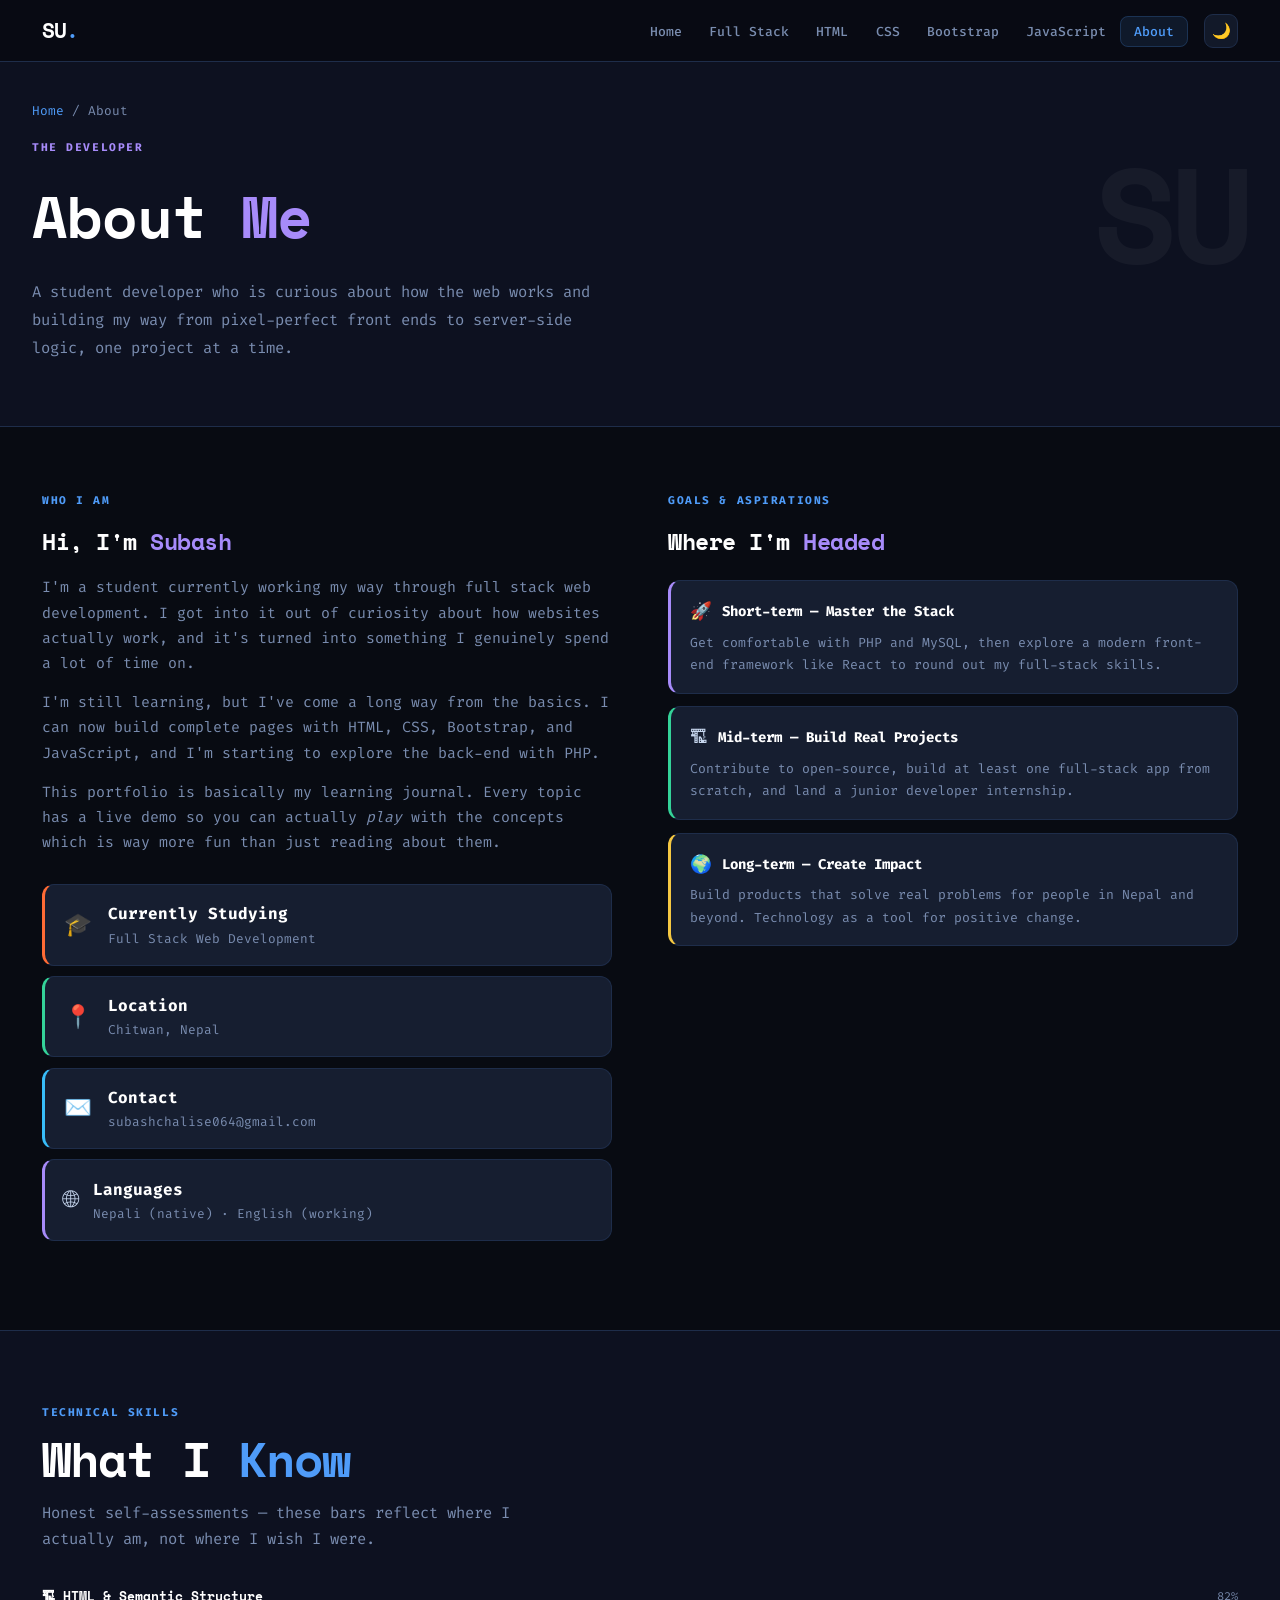
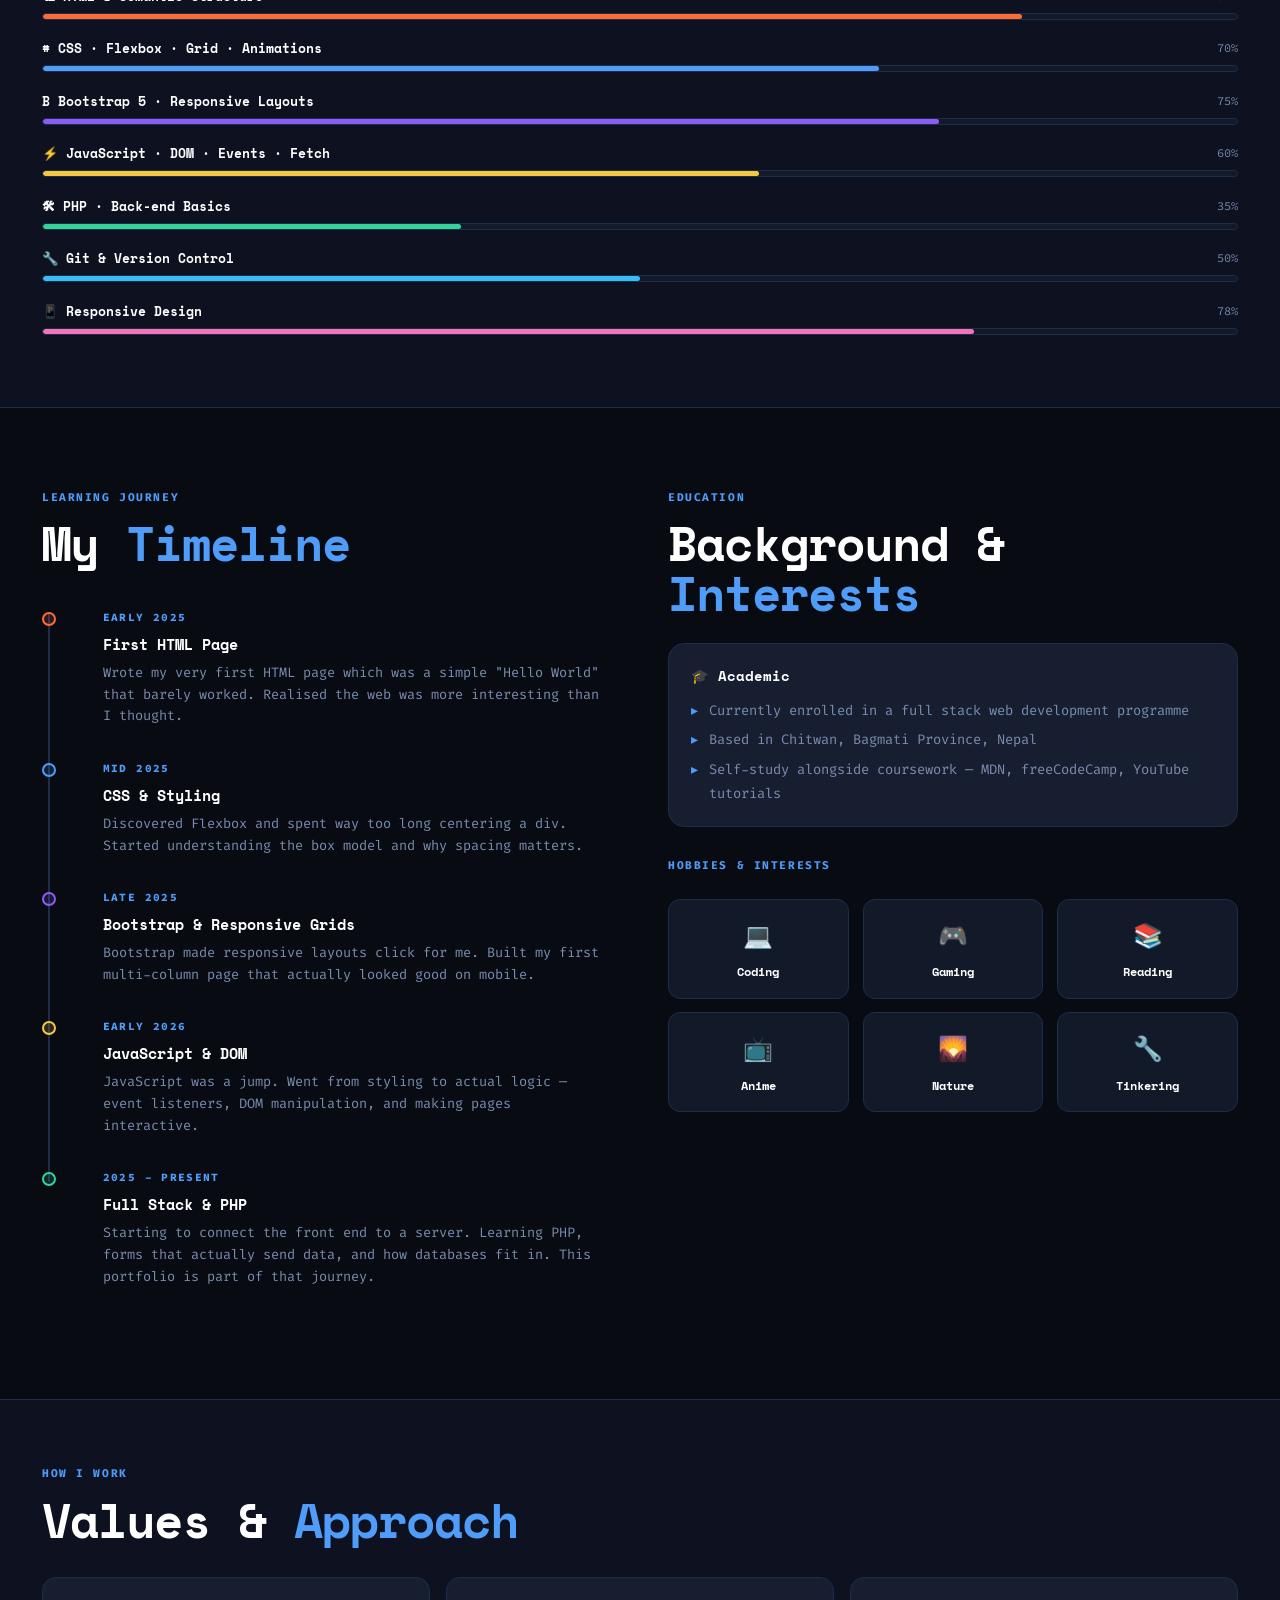
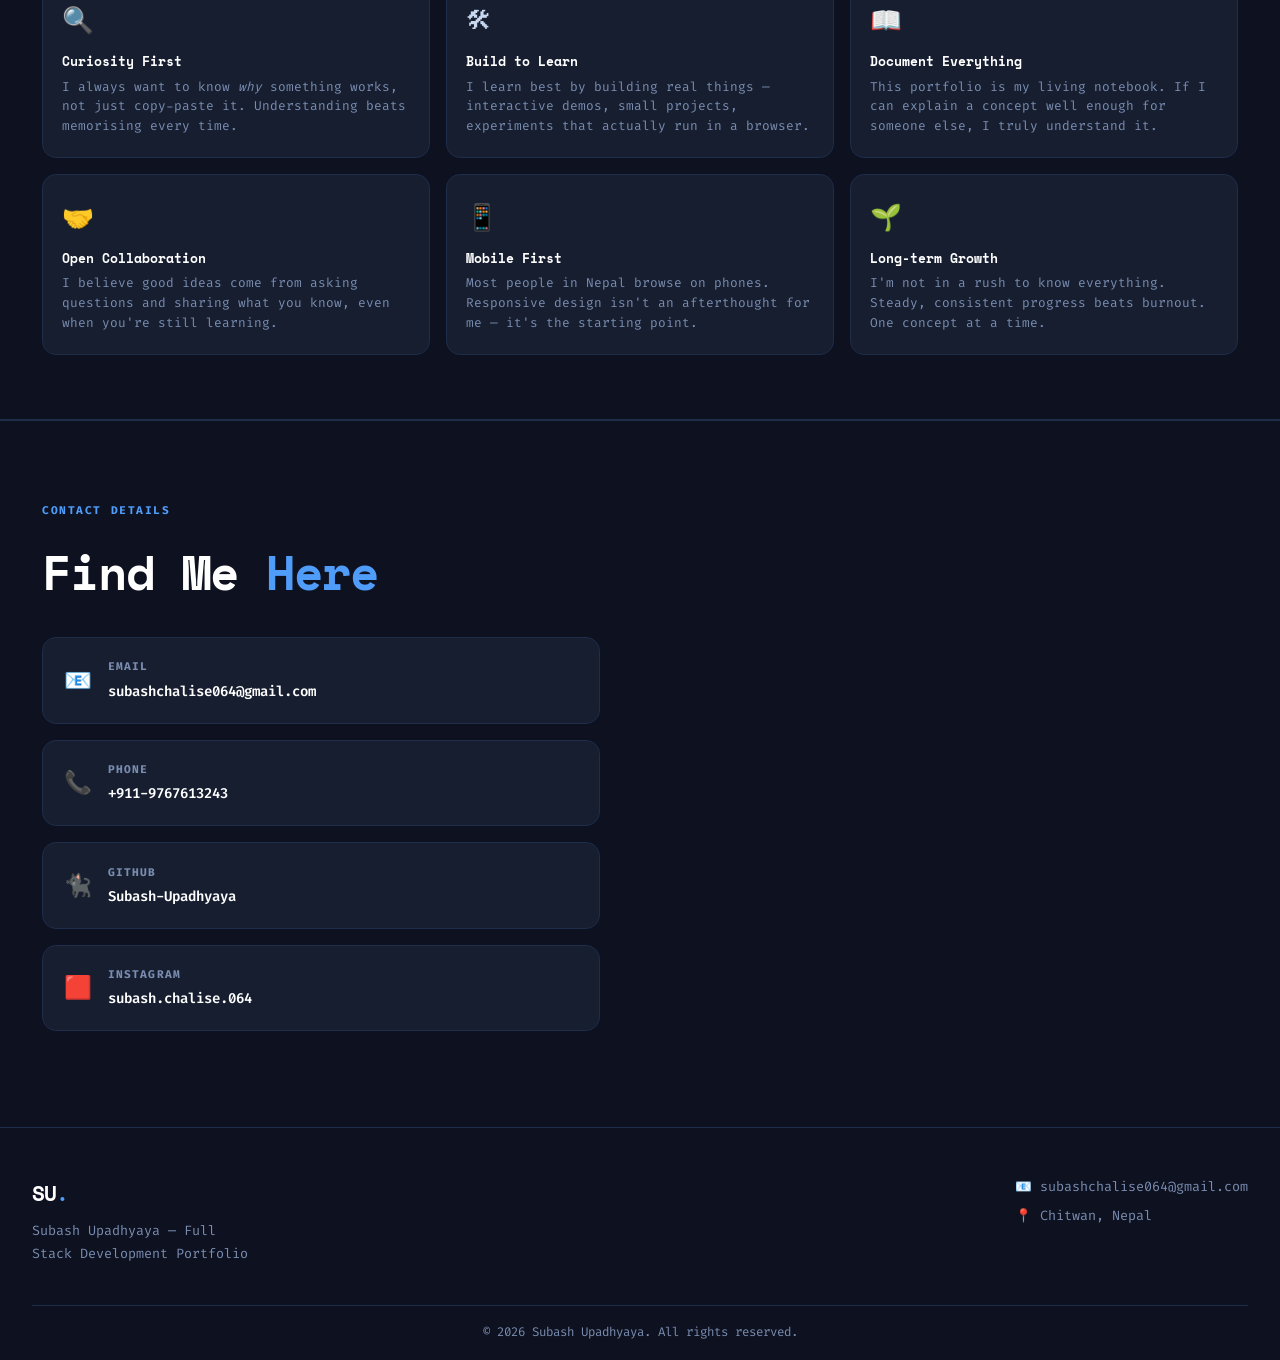
==== about.html @ bfdea20a "Update about.html" ====
<!DOCTYPE html>
<html lang="en">
<head>
  <meta charset="UTF-8"/>
  <meta name="viewport" content="width=device-width, initial-scale=1.0"/>
  <title>About | Subash Upadhyaya</title>
  <link href="https://fonts.googleapis.com/css2?family=Space+Mono:ital,wght@0,400;0,700;1,400;1,700&family=Fira+Code:wght@300;400;500;600&family=Source+Code+Pro:wght@400;500;600;700&display=swap" rel="stylesheet"/>
  <link rel="stylesheet" href="style.css"/>
  <style>
    /* Hero accent colour for About */
    .about-accent { color: #a78bfa; }

    /* ---- Skill bars ---- */
    .skills-section { padding: 4.5rem 0; background: var(--bg2); border-top: 1px solid var(--border); border-bottom: 1px solid var(--border); }
    .skills-inner   { max-width: 1260px; margin: 0 auto; padding: 0 2rem; }
    .skill-list     { display: flex; flex-direction: column; gap: 1.1rem; margin-top: 2rem; }
    .skill-row      { display: flex; flex-direction: column; gap: 0.35rem; }
    .skill-meta     { display: flex; justify-content: space-between; align-items: center; }
    .skill-name     { font-family: 'Space Mono', monospace; font-weight: 700; font-size: 0.82rem; color: var(--heading); }
    .skill-pct      { font-size: 0.75rem; color: var(--text2); font-family: 'Source Code Pro', monospace; }
    .skill-track    { height: 7px; background: var(--bg3); border-radius: 50px; overflow: hidden; border: 1px solid var(--border); }
    .skill-fill     { height: 100%; border-radius: 50px; transition: width 1.4s cubic-bezier(.22,1,.36,1); width: 0; }

    /* ---- Timeline ---- */
    .timeline-section { padding: 5rem 0; }
    .timeline-inner   { max-width: 1260px; margin: 0 auto; padding: 0 2rem; }
    .timeline         { position: relative; margin-top: 2.5rem; padding-left: 2rem; }
    .timeline::before { content:''; position: absolute; left: 6px; top: 4px; bottom: 105px; width: 2px; background: var(--border); border-radius: 2px; }
    .tl-item          { position: relative; margin-bottom: 2rem; padding-left: 1.8rem; }
    .tl-dot           { position: absolute; left: -2rem; top: 4px; width: 14px; height: 14px; border-radius: 50%; border: 2px solid var(--border); background: var(--bg); transition: border-color 0.3s; }
    .tl-item:hover .tl-dot { border-color: var(--accent); background: rgba(79,156,249,0.2); }
    .tl-date          { font-size: 0.7rem; font-weight: 800; text-transform: uppercase; letter-spacing: 0.12em; color: var(--accent); margin-bottom: 0.3rem; font-family: 'Source Code Pro', monospace; }
    .tl-title         { font-family: 'Space Mono', monospace; font-weight: 700; font-size: 0.95rem; color: var(--heading); margin-bottom: 0.25rem; }
    .tl-desc          { font-size: 0.85rem; color: var(--text2); line-height: 1.6; }

    /* ---- Values / fun facts strip ---- */
    .values-strip     { display: grid; grid-template-columns: repeat(3, 1fr); gap: 1rem; margin-top: 2rem; }
    .value-card       {
      background: var(--card); border: 1px solid var(--border); border-radius: 14px;
      padding: 1.3rem 1.2rem; transition: transform 0.2s, box-shadow 0.2s;
    }
    .value-card:hover { transform: translateY(-4px); box-shadow: var(--shadow); }
    .value-card .vc-icon { font-size: 1.6rem; margin-bottom: 0.5rem; }
    .value-card .vc-title { font-family: 'Space Mono', monospace; font-weight: 700; font-size: 0.82rem; color: var(--heading); margin-bottom: 0.25rem; }
    .value-card .vc-body  { font-size: 0.8rem; color: var(--text2); line-height: 1.55; }

    /* ---- Contact form ---- */
    .contact-section  { padding: 5rem 0 6rem; background: var(--bg2); border-top: 1px solid var(--border); }
    .contact-inner    { max-width: 1260px; margin: 0 auto; padding: 0 2rem; display: grid; grid-template-columns: 1fr 1fr; gap: 5rem; align-items: start; }
    .contact-form     { display: flex; flex-direction: column; gap: 1rem; }
    .form-group       { display: flex; flex-direction: column; gap: 0.4rem; }
    .form-label       { font-size: 0.78rem; font-weight: 700; color: var(--text2); font-family: 'Space Mono', monospace; }
    .form-input, .form-textarea {
      background: var(--card); border: 1px solid var(--border); color: var(--text);
      padding: 0.7rem 0.95rem; border-radius: 10px; font-size: 0.88rem;
      font-family: 'Fira Code', monospace; outline: none; transition: border-color 0.2s, box-shadow 0.2s;
      width: 100%;
    }
    .form-input:focus, .form-textarea:focus {
      border-color: var(--accent); box-shadow: 0 0 0 3px rgba(79,156,249,0.12);
    }
    .form-textarea    { min-height: 120px; resize: vertical; }
    .form-row         { display: grid; grid-template-columns: 1fr 1fr; gap: 0.8rem; }
    .btn-send {
      background: var(--accent); color: #fff; font-weight: 700;
      padding: 0.75rem 2rem; border-radius: 12px; font-size: 0.88rem;
      border: none; cursor: pointer; transition: all 0.25s;
      font-family: 'Space Mono', monospace; display: inline-flex; align-items: center; gap: 0.5rem;
      align-self: flex-start;
    }
    .btn-send:hover   { transform: translateY(-2px); box-shadow: 0 8px 28px rgba(79,156,249,0.38); }
    .btn-send:disabled { opacity: 0.55; cursor: not-allowed; transform: none; box-shadow: none; }
    .form-success     {
      display: none; background: rgba(52,211,153,0.1); border: 1px solid rgba(52,211,153,0.3);
      color: var(--fs-c); border-radius: 10px; padding: 0.85rem 1.1rem; font-size: 0.88rem;
    }
    .contact-info-col { display: flex; flex-direction: column; gap: 1rem; }
    .ci-card {
      background: var(--card); border: 1px solid var(--border); border-radius: 14px;
      padding: 1.2rem 1.3rem; display: flex; align-items: center; gap: 1rem;
      transition: transform 0.2s;
    }
    .ci-card:hover { transform: translateX(4px); }
    .ci-icon { font-size: 1.4rem; flex-shrink: 0; }
    .ci-label { font-size: 0.7rem; font-weight: 800; text-transform: uppercase; letter-spacing: 0.1em; color: var(--text2); margin-bottom: 0.2rem; }
    .ci-value { font-size: 0.88rem; color: var(--heading); font-weight: 600; }

    /* ---- About hero accent ---- */
    .about-hero-accent { color: #a78bfa; }

    /* ---- Hobbies ---- */
    .hobby-grid { display: grid; grid-template-columns: repeat(auto-fill, minmax(140px, 1fr)); gap: 0.85rem; margin-top: 1.5rem; }
    .hobby-card {
      background: var(--bg3); border: 1px solid var(--border); border-radius: 12px;
      padding: 1rem 0.7rem; text-align: center; transition: all 0.2s;
    }
    .hobby-card:hover { border-color: rgba(167,139,250,0.45); transform: translateY(-3px); }
    .hobby-card .hc-icon { font-size: 1.5rem; margin-bottom: 0.35rem; }
    .hobby-card .hc-name { font-family: 'Space Mono', monospace; font-weight: 700; font-size: 0.72rem; color: var(--heading); }

    @media(max-width:960px) {
      .contact-inner { grid-template-columns: 1fr; gap: 3rem; }
      .values-strip  { grid-template-columns: 1fr 1fr; }
    }
    @media(max-width:660px) {
      .values-strip  { grid-template-columns: 1fr; }
      .form-row      { grid-template-columns: 1fr; }
    }
  </style>
</head>
<body>

<!-- ===== NAVBAR ===== -->
<nav class="navbar">
  <div class="nav-inner">
    <a href="index.html" class="nav-logo">SU<span class="dot">.</span></a>
    <ul class="nav-links">
      <li><a href="index.html">Home</a></li>
      <li><a href="fullstack.html">Full Stack</a></li>
      <li><a href="html.html">HTML</a></li>
      <li><a href="css.html">CSS</a></li>
      <li><a href="bootstrap.html">Bootstrap</a></li>
      <li><a href="javascript.html">JavaScript</a></li>
      <li><a href="about.html" class="active">About</a></li>
    </ul>
    <button class="theme-toggle" id="themeToggle" title="Toggle light/dark mode">🌙</button>
  </div>
</nav>

<!-- ===== HERO ===== -->
<section class="topic-hero">
  <div class="topic-hero-bg">SU</div>
  <div class="topic-hero-inner">
    <div class="topic-breadcrumb"><a href="index.html">Home</a> / About</div>
    <div class="section-label" style="color:#a78bfa">The Developer</div>
    <h1>About <span style="color:#a78bfa">Me</span></h1>
    <p>A student developer who is curious about how the web works and building my way from pixel-perfect front ends to server-side logic, one project at a time.</p>
  </div>
</section>

<!-- ===== BIO + QUICK FACTS ===== -->
<main>
<section style="padding: 4rem 0;">
  <div class="container">
    <div class="two-col">
      <!-- LEFT: bio -->
      <div class="content-block">
        <div class="section-label">Who I Am</div>
        <h2>Hi, I'm <span style="color:#a78bfa">Subash</span></h2>
        <p>I'm a student currently working my way through full stack web development. I got into it out of curiosity about how websites actually work, and it's turned into something I genuinely spend a lot of time on.</p>
        <p>I'm still learning, but I've come a long way from the basics. I can now build complete pages with HTML, CSS, Bootstrap, and JavaScript, and I'm starting to explore the back-end with PHP.</p>
        <p>This portfolio is basically my learning journal. Every topic has a live demo so you can actually <em>play</em> with the concepts which is way more fun than just reading about them.</p>

        <div class="fs-layers" style="margin-top:1.8rem">
          <div class="layer layer-fe">
            <span class="layer-icon">🎓</span>
            <div><strong>Currently Studying</strong><small>Full Stack Web Development</small></div>
          </div>
          <div class="layer layer-be">
            <span class="layer-icon">📍</span>
            <div><strong>Location</strong><small>Chitwan, Nepal</small></div>
          </div>
          <div class="layer layer-db">
            <span class="layer-icon">✉️</span>
            <div><strong>Contact</strong><small>subashchalise064@gmail.com</small></div>
          </div>
          <div class="layer" style="border-left:3px solid #a78bfa">
            <span class="layer-icon">🌐</span>
            <div><strong>Languages</strong><small>Nepali (native) · English (working)</small></div>
          </div>
        </div>
      </div>

      <!-- RIGHT: goals + currently learning -->
      <div>
        <div class="section-label">Goals &amp; Aspirations</div>
        <h2 style="font-family:'Space Mono',monospace;font-weight:800;font-size:1.45rem;color:var(--heading);margin-bottom:1.2rem;letter-spacing:-0.5px;">Where I'm <span style="color:#a78bfa">Headed</span></h2>
        <div style="display:flex;flex-direction:column;gap:0.8rem">

          <div style="background:var(--card);border:1px solid var(--border);border-left:3px solid #a78bfa;border-radius:12px;padding:1rem 1.2rem">
            <div style="display:flex;align-items:center;gap:0.6rem;margin-bottom:0.3rem">
              <span style="font-size:1.1rem">🚀</span>
              <strong style="font-size:0.88rem;color:var(--heading)">Short-term — Master the Stack</strong>
            </div>
            <p style="font-size:0.82rem;color:var(--text2);margin:0">Get comfortable with PHP and MySQL, then explore a modern front-end framework like React to round out my full-stack skills.</p>
          </div>

          <div style="background:var(--card);border:1px solid var(--border);border-left:3px solid var(--fs-c);border-radius:12px;padding:1rem 1.2rem">
            <div style="display:flex;align-items:center;gap:0.6rem;margin-bottom:0.3rem">
              <span style="font-size:1.1rem">🏗</span>
              <strong style="font-size:0.88rem;color:var(--heading)">Mid-term — Build Real Projects</strong>
            </div>
            <p style="font-size:0.82rem;color:var(--text2);margin:0">Contribute to open-source, build at least one full-stack app from scratch, and land a junior developer internship.</p>
          </div>

          <div style="background:var(--card);border:1px solid var(--border);border-left:3px solid var(--js-c);border-radius:12px;padding:1rem 1.2rem">
            <div style="display:flex;align-items:center;gap:0.6rem;margin-bottom:0.3rem">
              <span style="font-size:1.1rem">🌍</span>
              <strong style="font-size:0.88rem;color:var(--heading)">Long-term — Create Impact</strong>
            </div>
            <p style="font-size:0.82rem;color:var(--text2);margin:0">Build products that solve real problems for people in Nepal and beyond. Technology as a tool for positive change.</p>
          </div>

        </div>
      </div>
    </div>
  </div>
</section>

<!-- ===== SKILLS ===== -->
<section class="skills-section">
  <div class="skills-inner">
    <div class="section-label">Technical Skills</div>
    <h2 class="section-title">What I <span class="accent">Know</span></h2>
    <p class="section-sub" style="margin-bottom:0">Honest self-assessments — these bars reflect where I actually am, not where I wish I were.</p>
    <div class="skill-list" id="skillList">

      <div class="skill-row" data-pct="82" data-color="var(--html-c)">
        <div class="skill-meta">
          <span class="skill-name">🏗 HTML &amp; Semantic Structure</span>
          <span class="skill-pct">82%</span>
        </div>
        <div class="skill-track"><div class="skill-fill" style="background:var(--html-c)"></div></div>
      </div>

      <div class="skill-row" data-pct="70" data-color="var(--css-c)">
        <div class="skill-meta">
          <span class="skill-name"># CSS · Flexbox · Grid · Animations</span>
          <span class="skill-pct">70%</span>
        </div>
        <div class="skill-track"><div class="skill-fill" style="background:var(--css-c)"></div></div>
      </div>

      <div class="skill-row" data-pct="75" data-color="var(--bs-c)">
        <div class="skill-meta">
          <span class="skill-name">B Bootstrap 5 · Responsive Layouts</span>
          <span class="skill-pct">75%</span>
        </div>
        <div class="skill-track"><div class="skill-fill" style="background:var(--bs-c)"></div></div>
      </div>

      <div class="skill-row" data-pct="60" data-color="var(--js-c)">
        <div class="skill-meta">
          <span class="skill-name">⚡ JavaScript · DOM · Events · Fetch</span>
          <span class="skill-pct">60%</span>
        </div>
        <div class="skill-track"><div class="skill-fill" style="background:var(--js-c)"></div></div>
      </div>

      <div class="skill-row" data-pct="35" data-color="var(--fs-c)">
        <div class="skill-meta">
          <span class="skill-name">🛠 PHP · Back-end Basics</span>
          <span class="skill-pct">35%</span>
        </div>
        <div class="skill-track"><div class="skill-fill" style="background:var(--fs-c)"></div></div>
      </div>

      <div class="skill-row" data-pct="50" data-color="#38bdf8">
        <div class="skill-meta">
          <span class="skill-name">🔧 Git &amp; Version Control</span>
          <span class="skill-pct">50%</span>
        </div>
        <div class="skill-track"><div class="skill-fill" style="background:#38bdf8"></div></div>
      </div>

      <div class="skill-row" data-pct="78" data-color="#f472b6">
        <div class="skill-meta">
          <span class="skill-name">📱 Responsive Design</span>
          <span class="skill-pct">78%</span>
        </div>
        <div class="skill-track"><div class="skill-fill" style="background:#f472b6"></div></div>
      </div>

    </div>
  </div>
</section>

<!-- ===== LEARNING TIMELINE ===== -->
<section class="timeline-section">
  <div class="timeline-inner">
    <div class="two-col">
      <!-- Timeline -->
      <div>
        <div class="section-label">Learning Journey</div>
        <h2 class="section-title">My <span class="accent">Timeline</span></h2>
        <div class="timeline">
          <div class="tl-item">
            <div class="tl-dot" style="border-color:var(--html-c);background:rgba(255,107,53,0.15)"></div>
            <div class="tl-date">Early 2025</div>
            <div class="tl-title">First HTML Page</div>
            <div class="tl-desc">Wrote my very first HTML page which was a simple "Hello World" that barely worked. Realised the web was more interesting than I thought.</div>
          </div>
          <div class="tl-item">
            <div class="tl-dot" style="border-color:var(--css-c);background:rgba(79,156,249,0.15)"></div>
            <div class="tl-date">Mid 2025</div>
            <div class="tl-title">CSS &amp; Styling</div>
            <div class="tl-desc">Discovered Flexbox and spent way too long centering a div. Started understanding the box model and why spacing matters.</div>
          </div>
          <div class="tl-item">
            <div class="tl-dot" style="border-color:var(--bs-c);background:rgba(139,92,246,0.15)"></div>
            <div class="tl-date">Late 2025</div>
            <div class="tl-title">Bootstrap &amp; Responsive Grids</div>
            <div class="tl-desc">Bootstrap made responsive layouts click for me. Built my first multi-column page that actually looked good on mobile.</div>
          </div>
          <div class="tl-item">
            <div class="tl-dot" style="border-color:var(--js-c);background:rgba(245,200,66,0.15)"></div>
            <div class="tl-date">Early 2026</div>
            <div class="tl-title">JavaScript &amp; DOM</div>
            <div class="tl-desc">JavaScript was a jump. Went from styling to actual logic — event listeners, DOM manipulation, and making pages interactive.</div>
          </div>
          <div class="tl-item">
            <div class="tl-dot" style="border-color:var(--fs-c);background:rgba(52,211,153,0.15)"></div>
            <div class="tl-date">2025 – Present</div>
            <div class="tl-title">Full Stack &amp; PHP</div>
            <div class="tl-desc">Starting to connect the front end to a server. Learning PHP, forms that actually send data, and how databases fit in. This portfolio is part of that journey.</div>
          </div>
        </div>
      </div>

      <!-- Education + Fun Facts -->
      <div>
        <div class="section-label">Education</div>
        <h2 class="section-title" style="margin-bottom:1.5rem">Background &amp; <span class="accent">Interests</span></h2>

        <div class="info-box" style="margin-bottom:1.4rem">
          <h4>🎓 Academic</h4>
          <ul>
            <li>Currently enrolled in a full stack web development programme</li>
            <li>Based in Chitwan, Bagmati Province, Nepal</li>
            <li>Self-study alongside coursework — MDN, freeCodeCamp, YouTube tutorials</li>
          </ul>
        </div>

        <div class="section-label" style="margin-top:1.8rem">Hobbies &amp; Interests</div>
        <div class="hobby-grid">
          <div class="hobby-card"><div class="hc-icon">💻</div><div class="hc-name">Coding</div></div>
          <div class="hobby-card"><div class="hc-icon">🎮</div><div class="hc-name">Gaming</div></div>
          <div class="hobby-card"><div class="hc-icon">📚</div><div class="hc-name">Reading</div></div>
          <div class="hobby-card"><div class="hc-icon">📺</div><div class="hc-name">Anime</div></div>
          <div class="hobby-card"><div class="hc-icon">🌄</div><div class="hc-name">Nature</div></div>
          <div class="hobby-card"><div class="hc-icon">🔧</div><div class="hc-name">Tinkering</div></div>
        </div>
      </div>
    </div>
  </div>
</section>

<!-- ===== VALUES / FUN FACTS ===== -->
<section style="padding: 4rem 0; background: var(--bg2); border-top: 1px solid var(--border); border-bottom: 1px solid var(--border);">
  <div class="container">
    <div class="section-label">How I Work</div>
    <h2 class="section-title">Values &amp; <span class="accent">Approach</span></h2>
    <div class="values-strip">

      <div class="value-card">
        <div class="vc-icon">🔍</div>
        <div class="vc-title">Curiosity First</div>
        <div class="vc-body">I always want to know <em>why</em> something works, not just copy-paste it. Understanding beats memorising every time.</div>
      </div>

      <div class="value-card">
        <div class="vc-icon">🛠</div>
        <div class="vc-title">Build to Learn</div>
        <div class="vc-body">I learn best by building real things — interactive demos, small projects, experiments that actually run in a browser.</div>
      </div>

      <div class="value-card">
        <div class="vc-icon">📖</div>
        <div class="vc-title">Document Everything</div>
        <div class="vc-body">This portfolio is my living notebook. If I can explain a concept well enough for someone else, I truly understand it.</div>
      </div>

      <div class="value-card">
        <div class="vc-icon">🤝</div>
        <div class="vc-title">Open Collaboration</div>
        <div class="vc-body">I believe good ideas come from asking questions and sharing what you know, even when you're still learning.</div>
      </div>

      <div class="value-card">
        <div class="vc-icon">📱</div>
        <div class="vc-title">Mobile First</div>
        <div class="vc-body">Most people in Nepal browse on phones. Responsive design isn't an afterthought for me — it's the starting point.</div>
      </div>

      <div class="value-card">
        <div class="vc-icon">🌱</div>
        <div class="vc-title">Long-term Growth</div>
        <div class="vc-body">I'm not in a rush to know everything. Steady, consistent progress beats burnout. One concept at a time.</div>
      </div>

    </div>
  </div>
</section>

<!-- ===== CONTACT FORM ===== -->
<section class="contact-section" id="contact">
  <div class="contact-inner">

    <!-- RIGHT: contact info -->
    <div class="contact-info-col">
      <div class="section-label">Contact Details</div>
      <h2 class="section-title" style="margin-bottom:1.5rem">Find Me <span class="accent">Here</span></h2>

      <div class="ci-card">
        <span class="ci-icon">📧</span>
        <div>
          <div class="ci-label">Email</div>
          <div class="ci-value">subashchalise064@gmail.com</div>
        </div>
      </div>

      <div class="ci-card">
        <span class="ci-icon">📞</span>
        <div>
          <div class="ci-label">Phone</div>
          <div class="ci-value">+911-9767613243</div>
        </div>
      </div>

      <div class="ci-card">
        <span class="ci-icon">🐈‍⬛</span>
        <div>
          <div class="ci-label">GitHub</div>
          <div class="ci-value">Subash-Upadhyaya</div>
        </div>
      </div>

      <div class="ci-card">
        <span class="ci-icon">🟥</span>
        <div>
          <div class="ci-label">Instagram</div>
          <div class="ci-value">subash.chalise.064</div>
        </div>
      </div>
    </div>
  </div>
</section>
</main>

<!-- ===== FOOTER ===== -->
<footer class="footer">
  <div class="footer-inner">
    <div class="footer-left">
      <div class="nav-logo">SU<span class="dot">.</span></div>
      <p>Subash Upadhyaya — Full Stack Development Portfolio</p>
    </div>
    <div class="footer-right">
      <p>📧 subashchalise064@gmail.com</p>
      <p>📍 Chitwan, Nepal</p>
    </div>
  </div>
  <div class="footer-bottom"><p>© 2026 Subash Upadhyaya. All rights reserved.</p></div>
</footer>

<script src="main.js"></script>
<script>
// ===== SKILL BAR ANIMATION =====
const skillObserver = new IntersectionObserver((entries) => {
  entries.forEach(entry => {
    if (entry.isIntersecting) {
      const row = entry.target;
      const pct = row.dataset.pct;
      const fill = row.querySelector('.skill-fill');
      if (fill) fill.style.width = pct + '%';
      skillObserver.unobserve(row);
    }
  });
}, { threshold: 0.3 });

document.querySelectorAll('.skill-row').forEach(row => skillObserver.observe(row));

// ===== CONTACT FORM =====
function handleSubmit(e) {
  e.preventDefault();
  const btn  = document.getElementById('submitBtn');
  const text = document.getElementById('btnText');
  const suc  = document.getElementById('formSuccess');

  btn.disabled = true;
  text.textContent = 'Sending...';

  // Simulate a small network delay then show success
  setTimeout(() => {
    suc.style.display = 'block';
    text.textContent  = '✅ Sent!';
    btn.style.background = 'var(--fs-c)';
    document.getElementById('contactForm').reset();
    setTimeout(() => {
      btn.disabled = false;
      text.textContent = 'Send Message →';
      btn.style.background = '';
    }, 4000);
  }, 900);
}
</script>
</body>
</html>
---- style.css ----
/* ===== RESET ===== */
*, *::before, *::after { box-sizing: border-box; margin: 0; padding: 0; }

/* ===== THEME VARIABLES ===== */
:root {
  --bg:      #080b12;
  --bg2:     #0d1120;
  --bg3:     #121929;
  --card:    #161e30;
  --border:  #1e2d4a;
  --text:    #c8d8f0;
  --text2:   #7a8db0;
  --heading: #ffffff;
  --shadow:  0 12px 48px rgba(0,0,0,0.55);
  --accent:  #4f9cf9;
  --accent2: #7c5af5;
  --gold:    #f5c842;
  --html-c:  #ff6b35;
  --css-c:   #4f9cf9;
  --bs-c:    #8b5cf6;
  --js-c:    #f5c842;
  --fs-c:    #34d399;
  --radius:  16px;
  --nav-bg:  rgba(8,11,18,0.9);
}
[data-theme="light"] {
  --bg:      #f0f5ff;
  --bg2:     #e6edf9;
  --bg3:     #dae5f6;
  --card:    #ffffff;
  --border:  #beccdf;
  --text:    #2a3a5e;
  --text2:   #5a6e94;
  --heading: #0d1a36;
  --shadow:  0 8px 32px rgba(15,30,80,0.1);
  --nav-bg:  rgba(240,245,255,0.92);
}

html { scroll-behavior: smooth; }
body {
  font-family: 'Fira Code', monospace;
  background: var(--bg); color: var(--text);
  line-height: 1.7; font-size: 16px; overflow-x: hidden;
  transition: background 0.3s, color 0.3s;
}
a { text-decoration: none; color: inherit; }
strong { font-weight: 700; color: var(--heading); }
::-webkit-scrollbar { width: 5px; }
::-webkit-scrollbar-track { background: var(--bg); }
::-webkit-scrollbar-thumb { background: var(--border); border-radius: 3px; }

/* ===== NAVBAR ===== */
.navbar {
  position: fixed; top: 0; left: 0; right: 0; z-index: 200;
  background: var(--nav-bg); backdrop-filter: blur(20px);
  border-bottom: 1px solid var(--border); height: 62px;
  transition: background 0.3s, border-color 0.3s;
}
.nav-inner {
  max-width: 1260px; margin: 0 auto; padding: 0 2rem;
  display: flex; align-items: center; gap: 1rem; height: 100%;
}
.nav-logo {
  font-family: 'Space Mono', monospace; font-weight: 900; font-size: 1.3rem;
  color: var(--heading); letter-spacing: -1px; flex-shrink: 0;
}
.nav-logo .dot { color: var(--accent); }
.nav-links { display: flex; gap: 0.1rem; list-style: none; margin-left: auto; }
.nav-links a {
  padding: 0.35rem 0.8rem; border-radius: 8px; font-size: 0.82rem;
  color: var(--text2); transition: all 0.2s; font-weight: 500;
}
.nav-links a:hover { color: var(--heading); background: var(--bg3); }
.nav-links a.active {
  color: var(--accent); background: rgba(79,156,249,0.1);
  border: 1px solid rgba(79,156,249,0.2);
}
.theme-toggle {
  width: 34px; height: 34px; border-radius: 9px;
  background: var(--bg3); border: 1px solid var(--border);
  cursor: pointer; display: flex; align-items: center; justify-content: center;
  font-size: 0.95rem; transition: all 0.2s; flex-shrink: 0; color: var(--text2);
}
.theme-toggle:hover { background: var(--border); color: var(--heading); }

/* ===== HERO ===== */
.hero {
  min-height: 100vh; display: flex; align-items: center;
  padding: 80px 2rem 4rem; position: relative; overflow: hidden;
  max-width: 1260px; margin: 0 auto; gap: 4rem;
}
.hero-bg-grid {
  position: fixed; inset: 0; z-index: -1; pointer-events: none;
  background-image: radial-gradient(circle, var(--border) 1px, transparent 1px);
  background-size: 32px 32px; opacity: 0.55;
  transition: opacity 0.3s;
}
[data-theme="light"] .hero-bg-grid { opacity: 0.3; }
.hero::before {
  content: '';
  position: absolute; top: 5%; left: -15%; width: 700px; height: 700px;
  background: radial-gradient(circle, rgba(79,156,249,0.09) 0%, transparent 70%);
  pointer-events: none; z-index: -1;
}
.hero-content { flex: 1; max-width: 580px; min-width: 0; }
.hero-eyebrow {
  display: inline-flex; align-items: center; gap: 0.45rem;
  background: rgba(79,156,249,0.1); border: 1px solid rgba(79,156,249,0.25);
  color: var(--accent); padding: 0.28rem 0.85rem;
  border-radius: 50px; font-size: 0.72rem; font-weight: 800;
  letter-spacing: 0.1em; text-transform: uppercase; margin-bottom: 1.6rem;
  animation: fadeUp 0.5s ease both;
}
.eyebrow-dot { width: 6px; height: 6px; border-radius: 50%; background: var(--accent); animation: pulse-dot 1.5s infinite; }
@keyframes pulse-dot { 0%,100%{opacity:1;transform:scale(1)} 50%{opacity:0.4;transform:scale(0.6)} }
.hero-name {
  font-family: 'Space Mono', monospace; font-weight: 900;
  font-size: clamp(2.4rem, 4.5vw, 3.8rem); line-height: 1.02;
  color: var(--heading); letter-spacing: -2px; margin-bottom: 1.2rem;
  animation: fadeUp 0.5s 0.1s ease both;
}
.hero-name .line2 {
  display: block; color: transparent;
  -webkit-text-stroke: 1.5px var(--accent);
}
.hero-tagline {
  font-size: 1rem; color: var(--text2); margin-bottom: 2rem; line-height: 1.8;
  animation: fadeUp 0.5s 0.2s ease both;
}
.hero-chips { display: flex; flex-wrap: wrap; gap: 0.45rem; margin-bottom: 2rem; animation: fadeUp 0.5s 0.3s ease both; }
.chip {
  background: var(--bg3); border: 1px solid var(--border);
  padding: 0.26rem 0.7rem; border-radius: 50px; font-size: 0.75rem;
  color: var(--text2); font-weight: 500; transition: all 0.2s;
}
.chip:hover { border-color: var(--accent); color: var(--accent); }
.hero-actions { display: flex; gap: 0.9rem; flex-wrap: wrap; animation: fadeUp 0.5s 0.4s ease both; }
.btn-primary {
  background: var(--accent); color: #fff; font-weight: 700;
  padding: 0.7rem 1.7rem; border-radius: 12px; font-size: 0.88rem;
  transition: all 0.25s; display: inline-flex; align-items: center; gap: 0.4rem;
  font-family: 'Space Mono', monospace;
}
.btn-primary:hover { transform: translateY(-2px); box-shadow: 0 8px 28px rgba(79,156,249,0.38); }
.btn-ghost {
  background: transparent; color: var(--text); font-weight: 600;
  padding: 0.7rem 1.7rem; border-radius: 12px; font-size: 0.88rem;
  border: 1px solid var(--border); transition: all 0.25s; display: inline-flex; align-items: center;
  font-family: 'Space Mono', monospace;
}
.btn-ghost:hover { border-color: var(--accent); color: var(--accent); }
.hero-visual { flex: 1; max-width: 460px; min-width: 300px; animation: fadeIn 0.7s 0.3s ease both; }
.code-card {
  background: var(--card); border: 1px solid var(--border);
  border-radius: var(--radius); overflow: hidden; box-shadow: var(--shadow); position: relative;
}
.code-card::before {
  content: ''; position: absolute; top: 0; left: 0; right: 0; height: 1px;
  background: linear-gradient(90deg, transparent, var(--accent), transparent);
}
.code-dots {
  display: flex; gap: 6px; padding: 0.8rem 1.1rem;
  background: var(--bg3); border-bottom: 1px solid var(--border);
}
.code-dots span { width: 11px; height: 11px; border-radius: 50%; }
.code-dots span:nth-child(1) { background: #ff5f57; }
.code-dots span:nth-child(2) { background: #febc2e; }
.code-dots span:nth-child(3) { background: #28c840; }
.code-card pre { padding: 1.4rem 1.6rem; font-size: 0.84rem; line-height: 1.8; overflow-x: auto; font-family: 'Source Code Pro', monospace; }
.c-kw { color: #c792ea; }
.c-str { color: #c3e88d; }
.c-key { color: var(--accent); }
.c-fn { color: #82aaff; }
.c-comment { color: #546e7a; font-style: italic; }
.c-num { color: #f78c6c; }

/* ===== STATS ===== */
.stats-bar {
  background: var(--bg2); border-top: 1px solid var(--border); border-bottom: 1px solid var(--border);
  display: flex; justify-content: center; align-items: center;
  padding: 1.5rem 2rem; flex-wrap: wrap;
}
.stat { text-align: center; padding: 0.5rem 3rem; }
.stat-num { display: block; font-family: 'Space Mono', monospace; font-weight: 900; font-size: 1.9rem; color: var(--accent); }
.stat-label { font-size: 0.72rem; color: var(--text2); font-weight: 700; text-transform: uppercase; letter-spacing: 0.08em; }
.stat-divider { width: 1px; height: 40px; background: var(--border); }

/* ===== LAYOUT ===== */
.container { max-width: 1260px; margin: 0 auto; padding: 0 2rem; }
.section-label {
  font-size: 0.7rem; font-weight: 800; letter-spacing: 0.14em;
  text-transform: uppercase; color: var(--accent); margin-bottom: 0.7rem;
}
.section-title {
  font-family: 'Space Mono', monospace; font-weight: 900;
  font-size: clamp(1.9rem, 5vw, 3rem); line-height: 1.05;
  color: var(--heading); letter-spacing: -1px; margin-bottom: 1rem;
}
.accent { color: var(--accent); }
.section-sub { color: var(--text2); max-width: 520px; margin-bottom: 3rem; font-size: 0.97rem; }

/* ===== FULLSTACK SECTION (HOME) ===== */
.fullstack-section { padding: 6rem 0; }
.fullstack-grid { display: grid; grid-template-columns: 1fr 1fr; gap: 5rem; align-items: start; margin-top: 2.5rem; }
.fs-text p { color: var(--text2); margin-bottom: 1.2rem; font-size: 0.95rem; }
.fs-layers { display: flex; flex-direction: column; gap: 0.65rem; margin: 1.6rem 0; }
.layer {
  display: flex; align-items: center; gap: 1rem;
  background: var(--card); border: 1px solid var(--border);
  padding: 0.95rem 1.2rem; border-radius: 12px; transition: transform 0.2s, box-shadow 0.2s;
}
.layer:hover { transform: translateX(4px); box-shadow: var(--shadow); }
.layer-icon { font-size: 1.4rem; }
.layer small { color: var(--text2); font-size: 0.8rem; display: block; }
.layer-fe { border-left: 3px solid var(--html-c); }
.layer-be { border-left: 3px solid var(--fs-c); }
.layer-db { border-left: 3px solid #38bdf8; }
.stack-note { font-size: 0.88rem; }
.fs-diagram { display: flex; justify-content: center; align-items: center; }
.diagram-tower { display: flex; flex-direction: column; align-items: center; width: 100%; max-width: 300px; }
.dt-layer {
  width: 100%; padding: 1.2rem 1.5rem; text-align: center; border-radius: 12px;
  border: 1px solid var(--border); font-weight: 700; font-size: 0.9rem; color: var(--heading);
}
.dt-layer small { display: block; font-weight: 400; font-size: 0.76rem; color: var(--text2); margin-top: 0.2rem; }
.dt-client { background: linear-gradient(135deg, rgba(79,156,249,0.15), rgba(79,156,249,0.04)); border-color: rgba(79,156,249,0.3); }
.dt-server { background: linear-gradient(135deg, rgba(52,211,153,0.15), rgba(52,211,153,0.04)); border-color: rgba(52,211,153,0.3); }
.dt-db    { background: linear-gradient(135deg, rgba(56,189,248,0.15), rgba(56,189,248,0.04)); border-color: rgba(56,189,248,0.3); }
.dt-arrow { font-size: 1.5rem; color: var(--border); padding: 0.2rem 0; }

/* ===== TOPIC CARDS ===== */
.sections-grid { padding: 5rem 0 7rem; }
.topic-grid { display: grid; grid-template-columns: repeat(auto-fill, minmax(250px, 1fr)); gap: 1.4rem; }
.topic-card {
  background: var(--card); border: 1px solid var(--border);
  border-radius: var(--radius); padding: 1.7rem; cursor: pointer;
  transition: all 0.3s; position: relative; overflow: hidden;
  display: flex; flex-direction: column; gap: 0.75rem;
}
.topic-card:hover { transform: translateY(-5px); box-shadow: var(--shadow); }
.topic-card[data-topic="html"]:hover      { border-color: var(--html-c); }
.topic-card[data-topic="css"]:hover       { border-color: var(--css-c); }
.topic-card[data-topic="bootstrap"]:hover { border-color: var(--bs-c); }
.topic-card[data-topic="js"]:hover        { border-color: var(--js-c); }
.topic-card[data-topic="fullstack"]:hover { border-color: var(--fs-c); }
.topic-card[data-topic="html"]      { border-top: 3px solid var(--html-c); }
.topic-card[data-topic="css"]       { border-top: 3px solid var(--css-c); }
.topic-card[data-topic="bootstrap"] { border-top: 3px solid var(--bs-c); }
.topic-card[data-topic="js"]        { border-top: 3px solid var(--js-c); }
.topic-card[data-topic="fullstack"] { border-top: 3px solid var(--fs-c); }
.tc-top { display: flex; align-items: center; justify-content: space-between; }
.tc-icon {
  width: 44px; height: 44px; border-radius: 10px;
  display: flex; align-items: center; justify-content: center;
  font-weight: 900; font-size: 0.85rem; font-family: 'Space Mono', monospace;
}
.html-icon { background: rgba(255,107,53,0.15); color: var(--html-c); }
.css-icon  { background: rgba(79,156,249,0.15); color: var(--css-c); }
.bs-icon   { background: rgba(139,92,246,0.15); color: var(--bs-c); }
.js-icon   { background: rgba(245,200,66,0.15); color: var(--js-c); }
.fs-icon   { background: rgba(52,211,153,0.15); color: var(--fs-c); }
.tc-tag {
  font-size: 0.68rem; font-weight: 800; text-transform: uppercase; letter-spacing: 0.09em;
  color: var(--text2); background: var(--bg3); padding: 0.18rem 0.55rem;
  border-radius: 50px; border: 1px solid var(--border);
}
.topic-card h3 { font-family: 'Space Mono', monospace; font-weight: 800; font-size: 1.25rem; color: var(--heading); }
.topic-card p { color: var(--text2); font-size: 0.86rem; flex: 1; }
.tc-demo-hint {
  font-size: 0.76rem; color: var(--text2); background: var(--bg3);
  border-radius: 8px; padding: 0.45rem 0.65rem; border: 1px solid var(--border);
}
.btn-explore {
  display: inline-flex; align-items: center; gap: 0.3rem; font-weight: 700;
  font-size: 0.82rem; color: var(--accent); font-family: 'Space Mono', monospace;
}
.btn-explore span { transition: transform 0.2s; }
.topic-card:hover .btn-explore span { transform: translateX(4px); }

/* ===== FOOTER ===== */
.footer { background: var(--bg2); border-top: 1px solid var(--border); padding: 3rem 2rem 0; }
.footer-inner {
  max-width: 1260px; margin: 0 auto; display: flex; gap: 3rem;
  justify-content: space-between; flex-wrap: wrap; padding-bottom: 2.5rem;
  border-bottom: 1px solid var(--border);
}
.footer-left p { color: var(--text2); font-size: 0.84rem; margin-top: 0.5rem; max-width: 220px; }
.footer-links { display: flex; flex-direction: column; gap: 0.45rem; }
.footer-links a { color: var(--text2); font-size: 0.86rem; transition: color 0.2s; }
.footer-links a:hover { color: var(--accent); }
.footer-right p { color: var(--text2); font-size: 0.84rem; margin-bottom: 0.35rem; }
.footer-bottom { text-align: center; padding: 1rem 0; color: var(--text2); font-size: 0.78rem; }

/* ===== TOPIC PAGES ===== */
.topic-hero {
  padding: 100px 2rem 4rem; background: var(--bg2); border-bottom: 1px solid var(--border);
  position: relative; overflow: hidden;
}
.topic-hero-bg {
  position: absolute; right: 2rem; top: 50%; transform: translateY(-50%);
  font-family: 'Space Mono', monospace; font-weight: 900; font-size: 8.5rem;
  pointer-events: none; color: var(--heading); opacity: 0.04; letter-spacing: -6px;
}
.topic-hero-inner { max-width: 1260px; margin: 0 auto; }
.topic-breadcrumb { color: var(--text2); font-size: 0.8rem; margin-bottom: 1rem; }
.topic-breadcrumb a { color: var(--accent); }
.topic-hero h1 {
  font-family: 'Space Mono', monospace; font-weight: 900;
  font-size: clamp(2rem, 5.5vw, 3.6rem); letter-spacing: -1px; color: var(--heading); margin-bottom: 0.8rem;
}
.topic-hero p { color: var(--text2); max-width: 580px; font-size: 0.97rem; line-height: 1.8; }
.topic-body { max-width: 1260px; margin: 0 auto; padding: 4rem 2rem; }
.two-col { display: grid; grid-template-columns: 1fr 1fr; gap: 3.5rem; align-items: start; }
.content-block h2 {
  font-family: 'Space Mono', monospace; font-weight: 800; font-size: 1.45rem;
  color: var(--heading); margin-bottom: 0.9rem; letter-spacing: -0.5px;
}
.content-block h3 {
  font-family: 'Space Mono', monospace; font-weight: 700; font-size: 1rem;
  color: var(--heading); margin: 1.4rem 0 0.5rem;
}
.content-block p { color: var(--text2); margin-bottom: 0.85rem; font-size: 0.93rem; }
.info-box {
  background: var(--card); border: 1px solid var(--border);
  border-radius: var(--radius); padding: 1.3rem 1.4rem; margin: 1.1rem 0;
}
.info-box h4 { color: var(--heading); font-size: 0.88rem; margin-bottom: 0.65rem; font-family: 'Space Mono', monospace; }
.info-box ul { list-style: none; display: flex; flex-direction: column; gap: 0.4rem; }
.info-box ul li { color: var(--text2); font-size: 0.86rem; padding-left: 1.1rem; position: relative; }
.info-box ul li::before { content: '▸'; position: absolute; left: 0; color: var(--accent); }

/* Concept cards grid */
.concept-grid { display: grid; grid-template-columns: 1fr 1fr; gap: 0.7rem; margin: 1.1rem 0; }
.concept-card {
  background: var(--bg3); border: 1px solid var(--border);
  border-radius: 10px; padding: 0.85rem 0.95rem;
}
.concept-card .cc-icon { font-size: 1.3rem; margin-bottom: 0.35rem; }
.concept-card .cc-title { font-family: 'Space Mono', monospace; font-weight: 700; font-size: 0.8rem; color: var(--heading); margin-bottom: 0.2rem; }
.concept-card .cc-desc { font-size: 0.76rem; color: var(--text2); line-height: 1.5; }

/* ===== DEMO BOX ===== */
.demo-box {
  background: var(--card); border: 1px solid var(--border);
  border-radius: var(--radius); overflow: hidden; box-shadow: var(--shadow);
}
.demo-header {
  background: var(--bg3); border-bottom: 1px solid var(--border);
  padding: 0.9rem 1.4rem; display: flex; align-items: center; gap: 0.65rem; flex-wrap: wrap;
}
.demo-header h3 { font-family: 'Space Mono', monospace; font-weight: 700; font-size: 0.88rem; color: var(--heading); }
.demo-badge {
  background: rgba(79,156,249,0.1); color: var(--accent); border: 1px solid rgba(79,156,249,0.25);
  font-size: 0.66rem; font-weight: 800; text-transform: uppercase; letter-spacing: 0.1em;
  padding: 0.16rem 0.5rem; border-radius: 50px; margin-left: auto;
}
.demo-area { padding: 1.3rem 1.4rem; }
.demo-explanation {
  background: var(--bg3); border-top: 1px solid var(--border);
  padding: 0.85rem 1.4rem; font-size: 0.8rem; color: var(--text2);
}
.demo-explanation strong { color: var(--accent); }
.code-snippet {
  background: var(--bg); border: 1px solid var(--border);
  border-radius: 10px; padding: 1.1rem 1.3rem; margin: 0.8rem 0;
  font-size: 0.78rem; line-height: 1.75; overflow-x: auto;
  font-family: 'Source Code Pro', monospace; color: var(--text);
}
.code-snippet .tag { color: #7ee787; }
.code-snippet .attr { color: #79c0ff; }
.code-snippet .val { color: #a5d6ff; }
.code-snippet .comment { color: #6a7f8e; font-style: italic; }
.code-snippet .kw { color: #ff7b72; }
.code-snippet .fn { color: #d2a8ff; }
.code-snippet .str { color: #a5d6ff; }
.code-snippet .num { color: #79c0ff; }

/* ===== HTML DEMO ===== */
.html-preview {
  min-height: 140px; border: 2px dashed var(--border); border-radius: 10px;
  padding: 1rem; margin-bottom: 1rem; background: #ffffff; color: #1a1a2e;
  font-family: Georgia, serif; transition: all 0.3s;
}
[data-theme="light"] .html-preview { background: #f8faff; }
.html-controls { display: flex; flex-wrap: wrap; gap: 0.4rem; }
.tag-btn {
  background: rgba(255,107,53,0.1); color: var(--html-c); border: 1px solid rgba(255,107,53,0.3);
  padding: 0.38rem 0.85rem; border-radius: 8px; font-size: 0.76rem; font-weight: 700;
  cursor: pointer; transition: all 0.2s; font-family: 'Source Code Pro', monospace;
}
.tag-btn:hover { background: rgba(255,107,53,0.2); }
.clear-btn {
  background: var(--bg3); color: var(--text2); border: 1px solid var(--border);
  padding: 0.38rem 0.85rem; border-radius: 8px; font-size: 0.76rem; font-weight: 600;
  cursor: pointer; transition: all 0.2s;
}
.clear-btn:hover { color: var(--heading); }

/* ===== CSS DEMO ===== */
.color-swatch-grid { display: grid; grid-template-columns: repeat(5, 1fr); gap: 0.5rem; margin-bottom: 1rem; }
.swatch { height: 38px; border-radius: 8px; cursor: pointer; border: 2px solid transparent; transition: all 0.2s; }
.swatch:hover, .swatch.active { border-color: var(--heading); transform: scale(1.1); }
.css-preview-box {
  border-radius: 12px; padding: 1.3rem; text-align: center;
  transition: background 0.4s, color 0.4s; margin-bottom: 0.8rem;
}
.css-preview-box h4 { font-family: 'Space Mono', monospace; font-size: 1.1rem; margin-bottom: 0.35rem; }
.css-preview-box p { font-size: 0.82rem; opacity: 0.8; }
.prop-display { display: flex; gap: 0.4rem; flex-wrap: wrap; }
.prop-tag {
  background: var(--bg3); border: 1px solid var(--border);
  padding: 0.16rem 0.55rem; border-radius: 50px; font-size: 0.7rem;
  color: var(--accent); font-family: 'Source Code Pro', monospace;
}

/* ===== BOOTSTRAP DEMO ===== */
.bs-grid-demo { margin-bottom: 1rem; }
.bs-col {
  background: linear-gradient(135deg, rgba(139,92,246,0.2), rgba(139,92,246,0.06));
  border: 1px solid rgba(139,92,246,0.3); border-radius: 8px;
  padding: 0.55rem 0.35rem; text-align: center; font-size: 0.72rem; color: #a97de8;
  font-weight: 700; transition: all 0.25s; min-height: 44px;
  display: flex; align-items: center; justify-content: center; font-family: 'Source Code Pro', monospace;
}
.col-slider-group { display: flex; align-items: center; gap: 0.75rem; margin-bottom: 0.65rem; }
.col-slider-group label { font-size: 0.8rem; color: var(--text2); min-width: 90px; }
.col-slider { flex: 1; accent-color: var(--bs-c); }
.col-display { font-family: 'Source Code Pro', monospace; font-size: 0.82rem; color: var(--bs-c); min-width: 60px; }

/* ===== JS DEMO ===== */
.js-number-display {
  font-family: 'Space Mono', monospace; font-weight: 900; font-size: 4.2rem;
  text-align: center; color: var(--js-c); margin: 0.5rem 0 1rem;
  transition: all 0.3s; min-height: 75px;
  display: flex; align-items: center; justify-content: center;
}
.js-controls { display: flex; gap: 0.65rem; flex-wrap: wrap; align-items: center; margin-bottom: 1rem; }
.js-input-group { display: flex; gap: 0.4rem; align-items: center; }
.js-input-group label { font-size: 0.78rem; color: var(--text2); }
.js-input {
  background: var(--bg3); border: 1px solid var(--border); color: var(--text);
  padding: 0.36rem 0.6rem; border-radius: 8px; font-size: 0.82rem; width: 72px; text-align: center;
}
.js-btn {
  background: rgba(245,200,66,0.11); color: var(--js-c); border: 1px solid rgba(245,200,66,0.28);
  padding: 0.48rem 1rem; border-radius: 8px; font-size: 0.82rem; font-weight: 700;
  cursor: pointer; transition: all 0.2s;
}
.js-btn:hover { background: rgba(245,200,66,0.2); }
.js-btn.primary { background: var(--js-c); color: #000; }
.js-btn.primary:hover { background: #ffe733; transform: scale(1.03); }
.js-history {
  background: var(--bg3); border: 1px solid var(--border); border-radius: 10px;
  padding: 0.7rem 0.9rem; max-height: 85px; overflow-y: auto;
  font-size: 0.78rem; color: var(--text2); font-family: 'Source Code Pro', monospace;
}

/* ===== FULLSTACK PAGE ===== */
.stack-flow { display: flex; flex-direction: column; gap: 0; margin: 1.4rem 0; }
.sf-step {
  display: flex; align-items: flex-start; gap: 1.1rem;
  background: var(--card); border: 1px solid var(--border);
  padding: 1rem 1.2rem; border-radius: 12px; transition: transform 0.2s;
}
.sf-step:hover { transform: translateX(4px); }
.sf-num {
  width: 30px; height: 30px; border-radius: 50%; background: rgba(79,156,249,0.12);
  border: 1px solid rgba(79,156,249,0.25); color: var(--accent); font-weight: 900;
  font-family: 'Space Mono', monospace; font-size: 0.76rem;
  display: flex; align-items: center; justify-content: center; flex-shrink: 0; margin-top: 2px;
}
.sf-step-content strong { color: var(--heading); display: block; margin-bottom: 0.2rem; font-size: 0.88rem; }
.sf-step-content p { color: var(--text2); font-size: 0.81rem; margin: 0; }
.sf-connector { width: 1px; height: 14px; background: var(--border); margin-left: 27px; }
.stack-badge-grid { display: grid; grid-template-columns: repeat(3, 1fr); gap: 0.65rem; margin: 1.1rem 0; }
.stack-badge {
  background: var(--bg3); border: 1px solid var(--border);
  border-radius: 10px; padding: 0.75rem 0.5rem; text-align: center;
}
.stack-badge .sb-icon { font-size: 1.3rem; margin-bottom: 0.28rem; }
.stack-badge .sb-name { font-family: 'Space Mono', monospace; font-weight: 800; font-size: 0.72rem; color: var(--heading); }
.stack-badge .sb-role { font-size: 0.67rem; color: var(--text2); margin-top: 0.1rem; }

/* ===== ANIMATIONS ===== */
@keyframes fadeUp { from { opacity: 0; transform: translateY(20px); } to { opacity: 1; transform: translateY(0); } }
@keyframes fadeIn { from { opacity: 0; } to { opacity: 1; } }
@keyframes bounce { 0%,100%{ transform: scale(1); } 40%{ transform: scale(1.15); } 70%{ transform: scale(0.95); } }
.number-bounce { animation: bounce 0.35s ease; }

/* ===== CENTRED HERO VARIANT ===== */
.hero-centered { justify-content: center; text-align: center; min-height: 92vh; }
.hero-content-wide { max-width: 720px; display: flex; flex-direction: column; align-items: center; }
.hero-name-wide { font-size: clamp(3rem, 7vw, 5.5rem); }
.hero-tagline-wide { max-width: 560px; font-size: 1.08rem; }

/* ===== RESPONSIVE ===== */
@media(max-width: 960px) {
  .hero { flex-direction: column; padding-top: 90px; gap: 3rem; }
  .hero-visual { max-width: 100%; min-width: 0; }
  .fullstack-grid, .two-col { grid-template-columns: 1fr; }
  .concept-grid { grid-template-columns: 1fr 1fr; }
}
@media(max-width: 660px) {
  .topic-grid { grid-template-columns: 1fr; }
  .stats-bar { gap: 0; }
  .stat { padding: 0.5rem 1.5rem; }
  .stat-divider { display: none; }
  .nav-links { display: none; }
  .footer-inner { flex-direction: column; }
  .concept-grid { grid-template-columns: 1fr; }
  .stack-badge-grid { grid-template-columns: repeat(2, 1fr); }
  .color-swatch-grid { grid-template-columns: repeat(4, 1fr); }
}
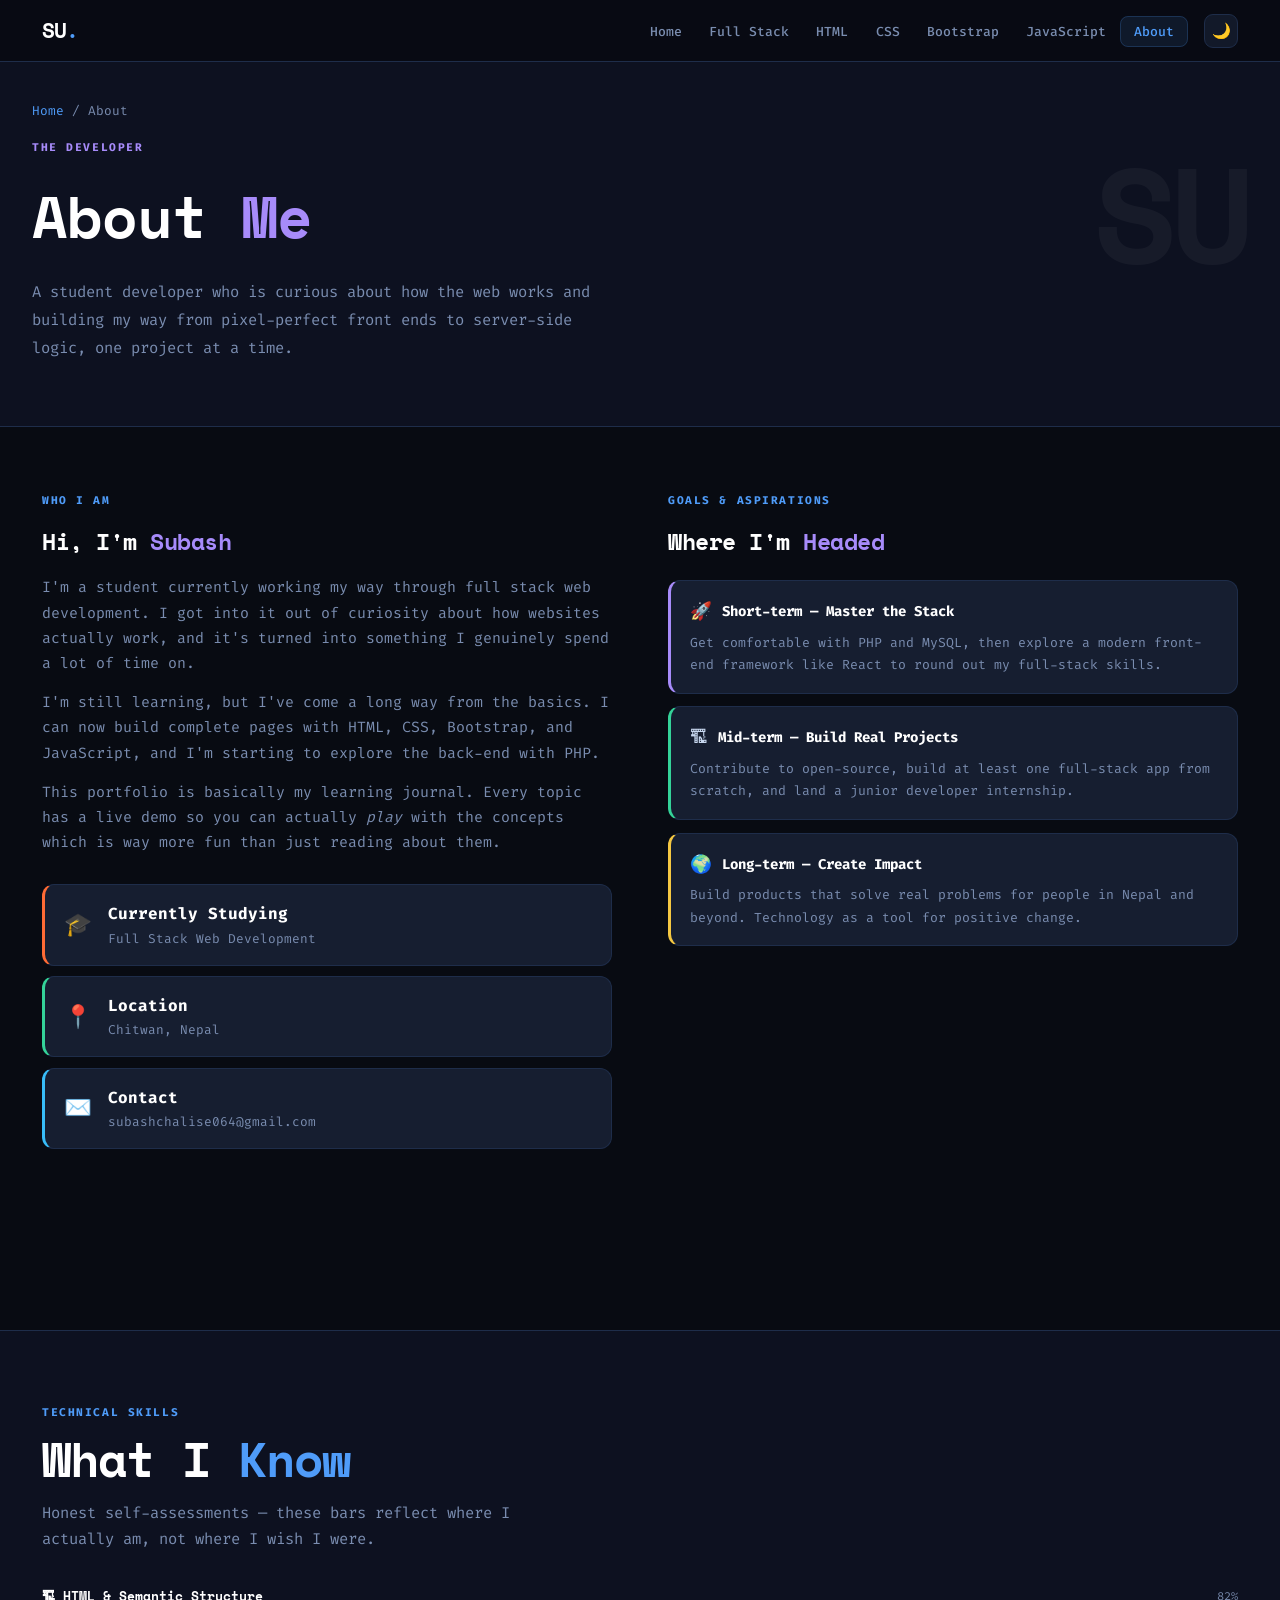
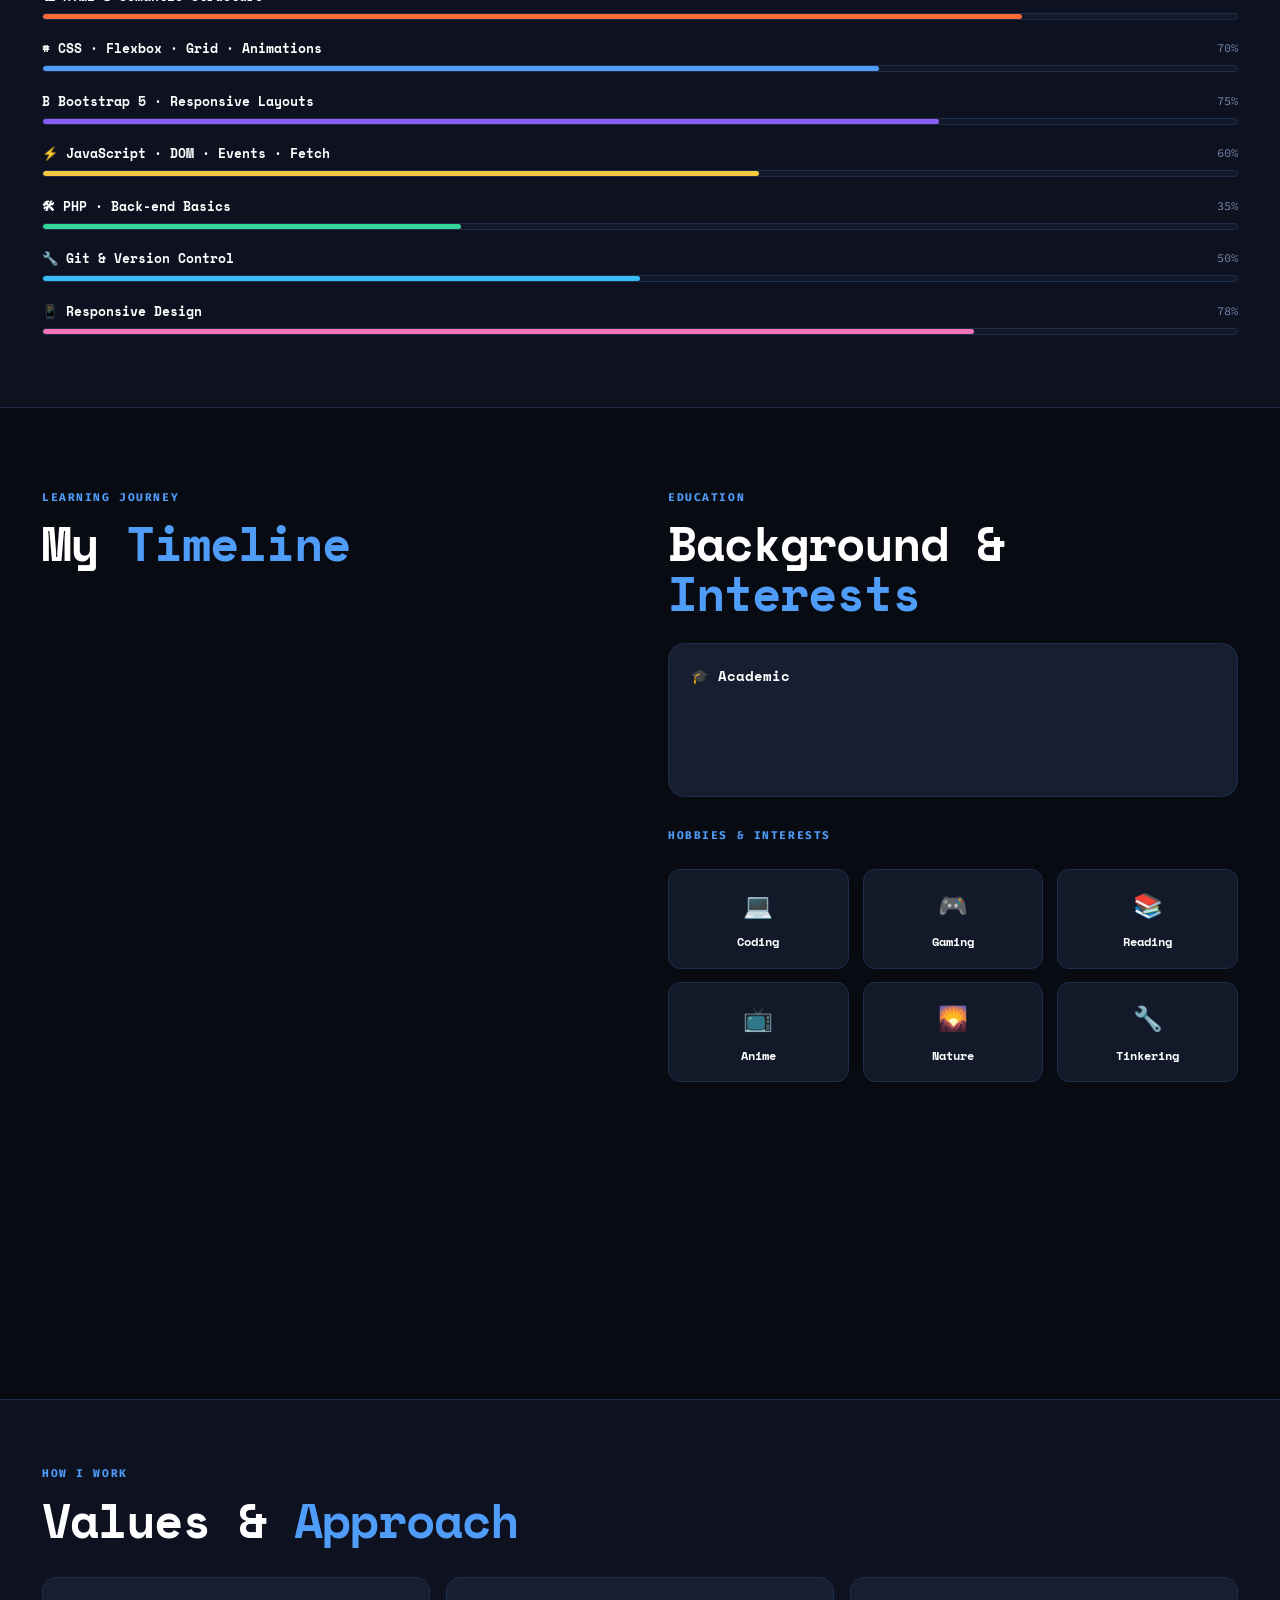
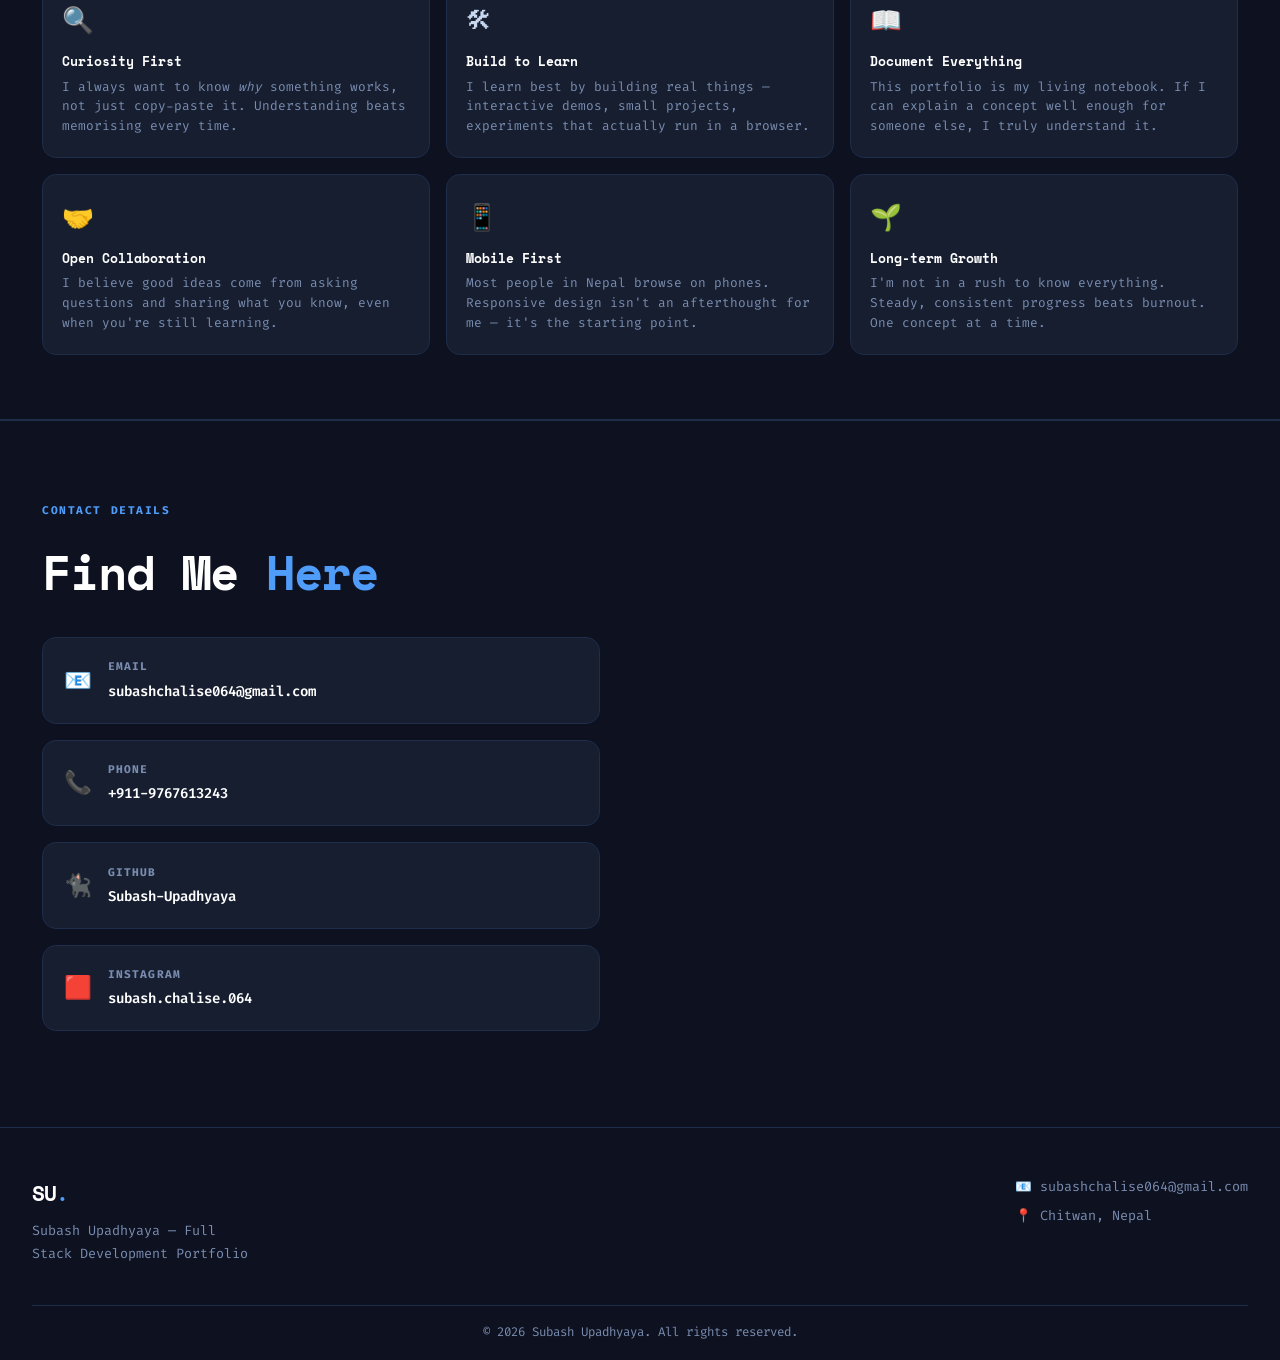
==== commit 184bb660: "Update about.html" ====
--- a/about.html
+++ b/about.html
@@ -326,8 +326,7 @@
           <h4>🎓 Academic</h4>
           <ul>
             <li>Currently enrolled in a full stack web development programme</li>
-            <li>Based in Chitwan, Bagmati Province, Nepal</li>
-            <li>Self-study alongside coursework — MDN, freeCodeCamp, YouTube tutorials</li>
+            <li>Self-study alongside coursework — W3 School, MDN, freeCodeCamp, YouTube tutorials</li>
           </ul>
         </div>
 
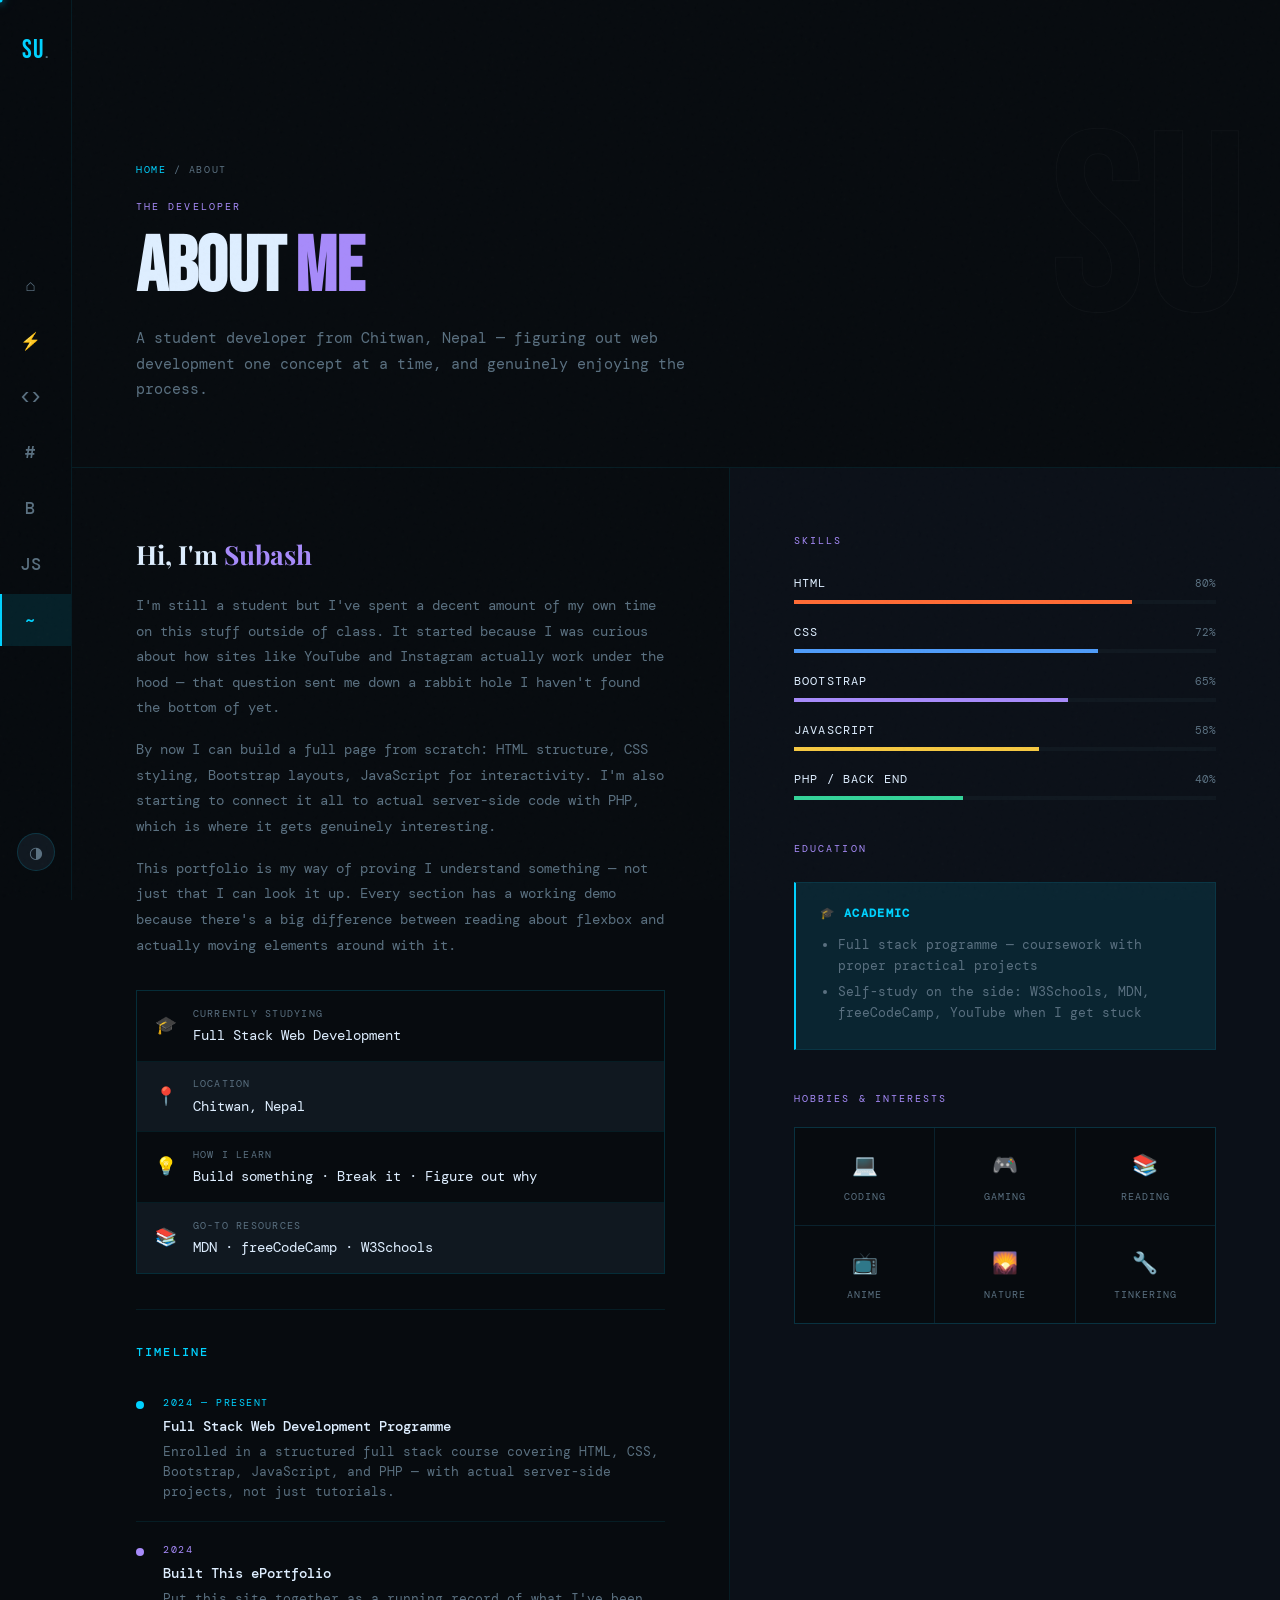
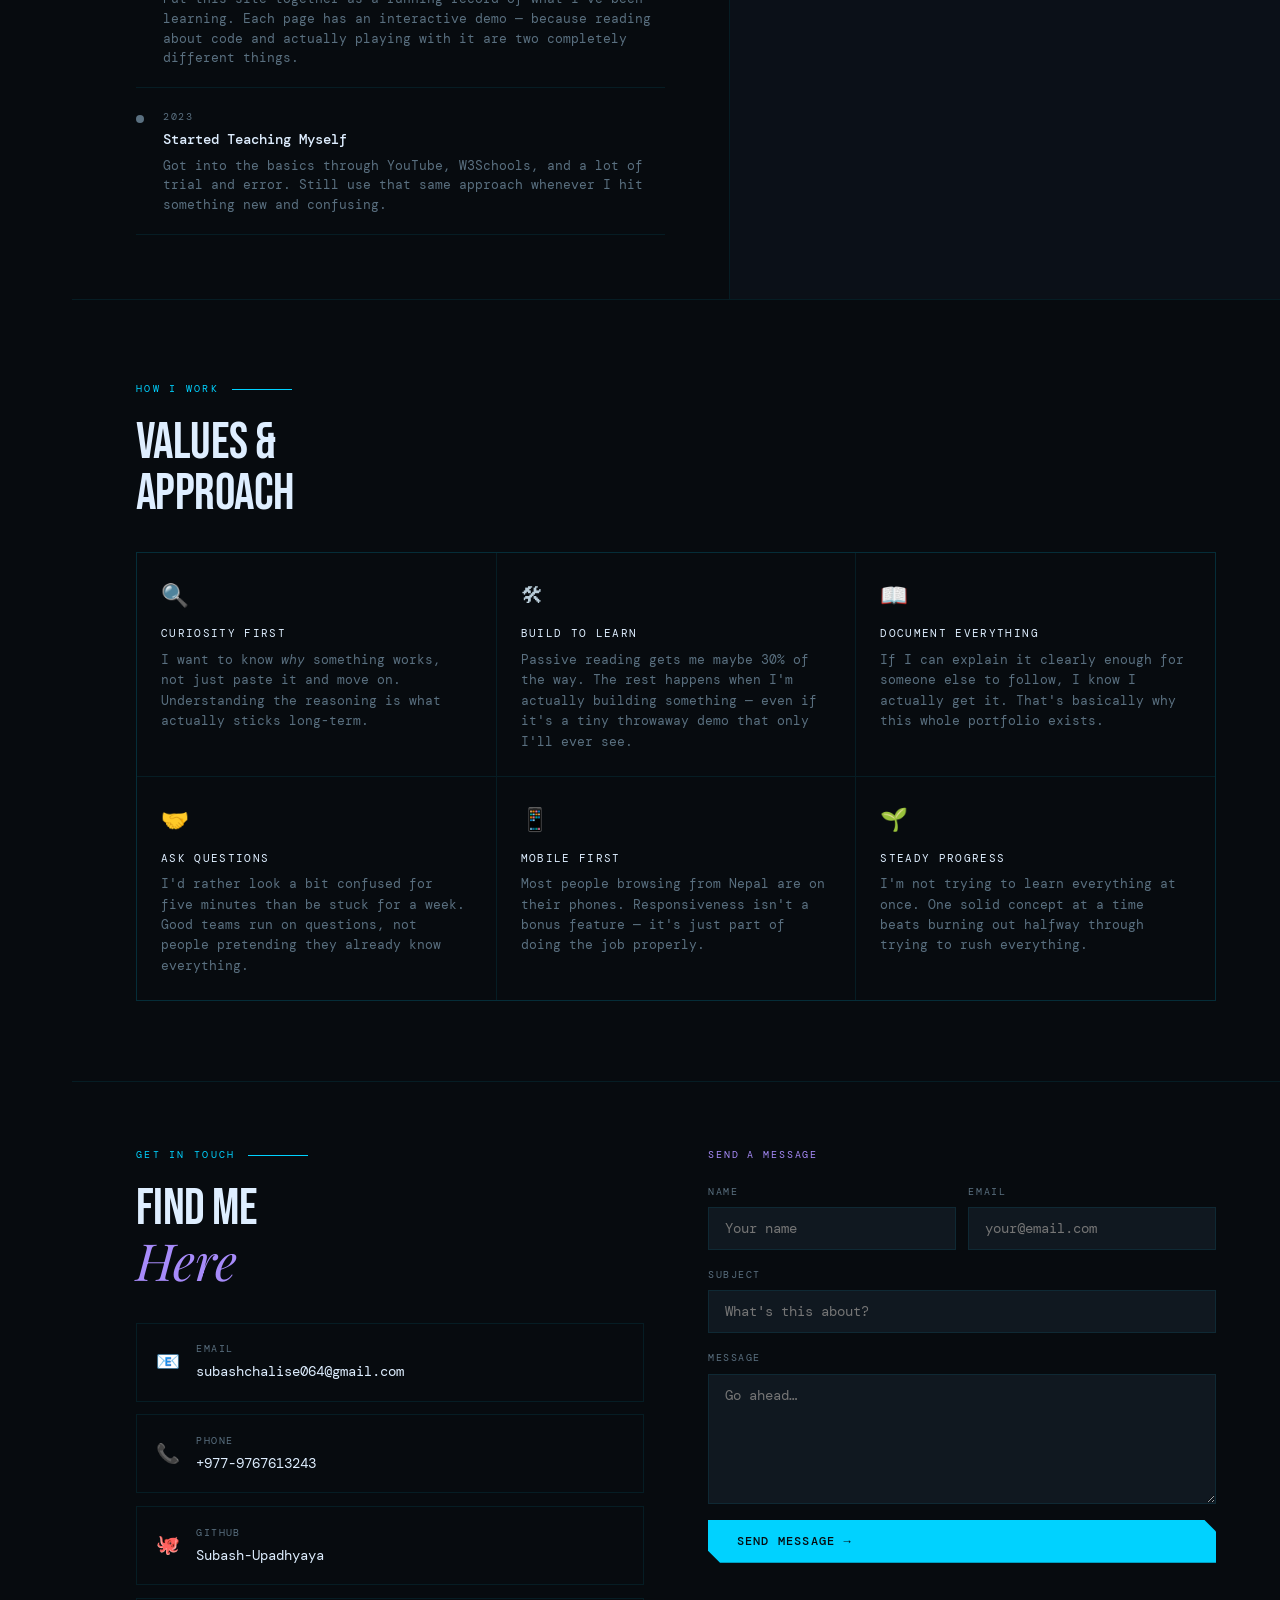
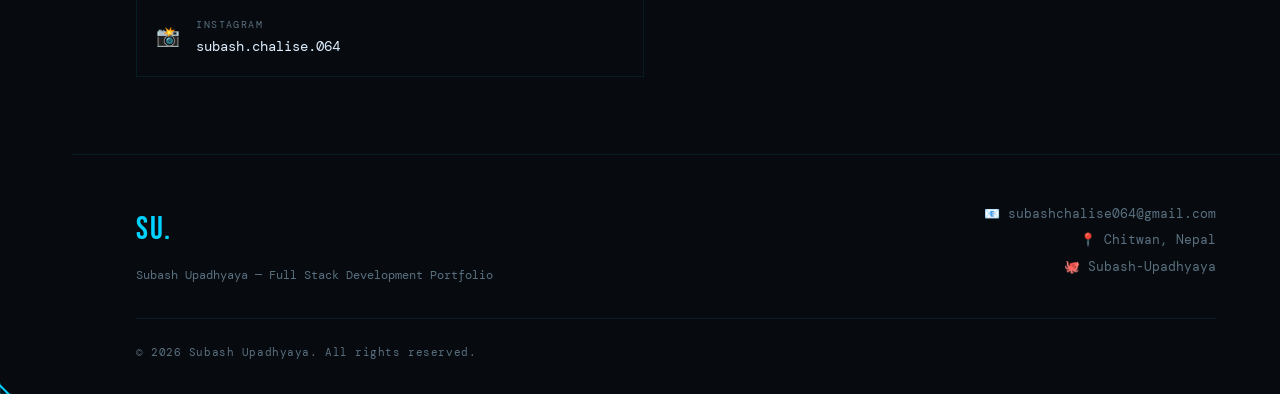
==== commit 5b171213: "Updated all the codes" ====
--- a/about.html
+++ b/about.html
@@ -1,337 +1,164 @@
 <!DOCTYPE html>
-<html lang="en">
+<html lang="en" data-theme="dark">
 <head>
   <meta charset="UTF-8"/>
   <meta name="viewport" content="width=device-width, initial-scale=1.0"/>
   <title>About | Subash Upadhyaya</title>
-  <link href="https://fonts.googleapis.com/css2?family=Space+Mono:ital,wght@0,400;0,700;1,400;1,700&family=Fira+Code:wght@300;400;500;600&family=Source+Code+Pro:wght@400;500;600;700&display=swap" rel="stylesheet"/>
+  <link rel="preconnect" href="https://fonts.googleapis.com"/>
+  <link href="https://fonts.googleapis.com/css2?family=Playfair+Display:ital,wght@0,400;0,700;0,900;1,400;1,700&family=DM+Mono:ital,wght@0,300;0,400;0,500;1,300;1,400&family=Bebas+Neue&display=swap" rel="stylesheet"/>
   <link rel="stylesheet" href="style.css"/>
-  <style>
-    /* Hero accent colour for About */
-    .about-accent { color: #a78bfa; }
-
-    /* ---- Skill bars ---- */
-    .skills-section { padding: 4.5rem 0; background: var(--bg2); border-top: 1px solid var(--border); border-bottom: 1px solid var(--border); }
-    .skills-inner   { max-width: 1260px; margin: 0 auto; padding: 0 2rem; }
-    .skill-list     { display: flex; flex-direction: column; gap: 1.1rem; margin-top: 2rem; }
-    .skill-row      { display: flex; flex-direction: column; gap: 0.35rem; }
-    .skill-meta     { display: flex; justify-content: space-between; align-items: center; }
-    .skill-name     { font-family: 'Space Mono', monospace; font-weight: 700; font-size: 0.82rem; color: var(--heading); }
-    .skill-pct      { font-size: 0.75rem; color: var(--text2); font-family: 'Source Code Pro', monospace; }
-    .skill-track    { height: 7px; background: var(--bg3); border-radius: 50px; overflow: hidden; border: 1px solid var(--border); }
-    .skill-fill     { height: 100%; border-radius: 50px; transition: width 1.4s cubic-bezier(.22,1,.36,1); width: 0; }
-
-    /* ---- Timeline ---- */
-    .timeline-section { padding: 5rem 0; }
-    .timeline-inner   { max-width: 1260px; margin: 0 auto; padding: 0 2rem; }
-    .timeline         { position: relative; margin-top: 2.5rem; padding-left: 2rem; }
-    .timeline::before { content:''; position: absolute; left: 6px; top: 4px; bottom: 105px; width: 2px; background: var(--border); border-radius: 2px; }
-    .tl-item          { position: relative; margin-bottom: 2rem; padding-left: 1.8rem; }
-    .tl-dot           { position: absolute; left: -2rem; top: 4px; width: 14px; height: 14px; border-radius: 50%; border: 2px solid var(--border); background: var(--bg); transition: border-color 0.3s; }
-    .tl-item:hover .tl-dot { border-color: var(--accent); background: rgba(79,156,249,0.2); }
-    .tl-date          { font-size: 0.7rem; font-weight: 800; text-transform: uppercase; letter-spacing: 0.12em; color: var(--accent); margin-bottom: 0.3rem; font-family: 'Source Code Pro', monospace; }
-    .tl-title         { font-family: 'Space Mono', monospace; font-weight: 700; font-size: 0.95rem; color: var(--heading); margin-bottom: 0.25rem; }
-    .tl-desc          { font-size: 0.85rem; color: var(--text2); line-height: 1.6; }
-
-    /* ---- Values / fun facts strip ---- */
-    .values-strip     { display: grid; grid-template-columns: repeat(3, 1fr); gap: 1rem; margin-top: 2rem; }
-    .value-card       {
-      background: var(--card); border: 1px solid var(--border); border-radius: 14px;
-      padding: 1.3rem 1.2rem; transition: transform 0.2s, box-shadow 0.2s;
-    }
-    .value-card:hover { transform: translateY(-4px); box-shadow: var(--shadow); }
-    .value-card .vc-icon { font-size: 1.6rem; margin-bottom: 0.5rem; }
-    .value-card .vc-title { font-family: 'Space Mono', monospace; font-weight: 700; font-size: 0.82rem; color: var(--heading); margin-bottom: 0.25rem; }
-    .value-card .vc-body  { font-size: 0.8rem; color: var(--text2); line-height: 1.55; }
-
-    /* ---- Contact form ---- */
-    .contact-section  { padding: 5rem 0 6rem; background: var(--bg2); border-top: 1px solid var(--border); }
-    .contact-inner    { max-width: 1260px; margin: 0 auto; padding: 0 2rem; display: grid; grid-template-columns: 1fr 1fr; gap: 5rem; align-items: start; }
-    .contact-form     { display: flex; flex-direction: column; gap: 1rem; }
-    .form-group       { display: flex; flex-direction: column; gap: 0.4rem; }
-    .form-label       { font-size: 0.78rem; font-weight: 700; color: var(--text2); font-family: 'Space Mono', monospace; }
-    .form-input, .form-textarea {
-      background: var(--card); border: 1px solid var(--border); color: var(--text);
-      padding: 0.7rem 0.95rem; border-radius: 10px; font-size: 0.88rem;
-      font-family: 'Fira Code', monospace; outline: none; transition: border-color 0.2s, box-shadow 0.2s;
-      width: 100%;
-    }
-    .form-input:focus, .form-textarea:focus {
-      border-color: var(--accent); box-shadow: 0 0 0 3px rgba(79,156,249,0.12);
-    }
-    .form-textarea    { min-height: 120px; resize: vertical; }
-    .form-row         { display: grid; grid-template-columns: 1fr 1fr; gap: 0.8rem; }
-    .btn-send {
-      background: var(--accent); color: #fff; font-weight: 700;
-      padding: 0.75rem 2rem; border-radius: 12px; font-size: 0.88rem;
-      border: none; cursor: pointer; transition: all 0.25s;
-      font-family: 'Space Mono', monospace; display: inline-flex; align-items: center; gap: 0.5rem;
-      align-self: flex-start;
-    }
-    .btn-send:hover   { transform: translateY(-2px); box-shadow: 0 8px 28px rgba(79,156,249,0.38); }
-    .btn-send:disabled { opacity: 0.55; cursor: not-allowed; transform: none; box-shadow: none; }
-    .form-success     {
-      display: none; background: rgba(52,211,153,0.1); border: 1px solid rgba(52,211,153,0.3);
-      color: var(--fs-c); border-radius: 10px; padding: 0.85rem 1.1rem; font-size: 0.88rem;
-    }
-    .contact-info-col { display: flex; flex-direction: column; gap: 1rem; }
-    .ci-card {
-      background: var(--card); border: 1px solid var(--border); border-radius: 14px;
-      padding: 1.2rem 1.3rem; display: flex; align-items: center; gap: 1rem;
-      transition: transform 0.2s;
-    }
-    .ci-card:hover { transform: translateX(4px); }
-    .ci-icon { font-size: 1.4rem; flex-shrink: 0; }
-    .ci-label { font-size: 0.7rem; font-weight: 800; text-transform: uppercase; letter-spacing: 0.1em; color: var(--text2); margin-bottom: 0.2rem; }
-    .ci-value { font-size: 0.88rem; color: var(--heading); font-weight: 600; }
-
-    /* ---- About hero accent ---- */
-    .about-hero-accent { color: #a78bfa; }
-
-    /* ---- Hobbies ---- */
-    .hobby-grid { display: grid; grid-template-columns: repeat(auto-fill, minmax(140px, 1fr)); gap: 0.85rem; margin-top: 1.5rem; }
-    .hobby-card {
-      background: var(--bg3); border: 1px solid var(--border); border-radius: 12px;
-      padding: 1rem 0.7rem; text-align: center; transition: all 0.2s;
-    }
-    .hobby-card:hover { border-color: rgba(167,139,250,0.45); transform: translateY(-3px); }
-    .hobby-card .hc-icon { font-size: 1.5rem; margin-bottom: 0.35rem; }
-    .hobby-card .hc-name { font-family: 'Space Mono', monospace; font-weight: 700; font-size: 0.72rem; color: var(--heading); }
-
-    @media(max-width:960px) {
-      .contact-inner { grid-template-columns: 1fr; gap: 3rem; }
-      .values-strip  { grid-template-columns: 1fr 1fr; }
-    }
-    @media(max-width:660px) {
-      .values-strip  { grid-template-columns: 1fr; }
-      .form-row      { grid-template-columns: 1fr; }
-    }
-  </style>
 </head>
 <body>
 
-<!-- ===== NAVBAR ===== -->
-<nav class="navbar">
-  <div class="nav-inner">
-    <a href="index.html" class="nav-logo">SU<span class="dot">.</span></a>
-    <ul class="nav-links">
-      <li><a href="index.html">Home</a></li>
-      <li><a href="fullstack.html">Full Stack</a></li>
-      <li><a href="html.html">HTML</a></li>
-      <li><a href="css.html">CSS</a></li>
-      <li><a href="bootstrap.html">Bootstrap</a></li>
-      <li><a href="javascript.html">JavaScript</a></li>
-      <li><a href="about.html" class="active">About</a></li>
-    </ul>
-    <button class="theme-toggle" id="themeToggle" title="Toggle light/dark mode">🌙</button>
-  </div>
-</nav>
-
-<!-- ===== HERO ===== -->
-<section class="topic-hero">
-  <div class="topic-hero-bg">SU</div>
-  <div class="topic-hero-inner">
-    <div class="topic-breadcrumb"><a href="index.html">Home</a> / About</div>
-    <div class="section-label" style="color:#a78bfa">The Developer</div>
-    <h1>About <span style="color:#a78bfa">Me</span></h1>
-    <p>A student developer who is curious about how the web works and building my way from pixel-perfect front ends to server-side logic, one project at a time.</p>
-  </div>
-</section>
-
-<!-- ===== BIO + QUICK FACTS ===== -->
-<main>
-<section style="padding: 4rem 0;">
-  <div class="container">
-    <div class="two-col">
-      <!-- LEFT: bio -->
-      <div class="content-block">
-        <div class="section-label">Who I Am</div>
-        <h2>Hi, I'm <span style="color:#a78bfa">Subash</span></h2>
-        <p>I'm a student currently working my way through full stack web development. I got into it out of curiosity about how websites actually work, and it's turned into something I genuinely spend a lot of time on.</p>
-        <p>I'm still learning, but I've come a long way from the basics. I can now build complete pages with HTML, CSS, Bootstrap, and JavaScript, and I'm starting to explore the back-end with PHP.</p>
-        <p>This portfolio is basically my learning journal. Every topic has a live demo so you can actually <em>play</em> with the concepts which is way more fun than just reading about them.</p>
-
-        <div class="fs-layers" style="margin-top:1.8rem">
-          <div class="layer layer-fe">
-            <span class="layer-icon">🎓</span>
-            <div><strong>Currently Studying</strong><small>Full Stack Web Development</small></div>
-          </div>
-          <div class="layer layer-be">
-            <span class="layer-icon">📍</span>
-            <div><strong>Location</strong><small>Chitwan, Nepal</small></div>
-          </div>
-          <div class="layer layer-db">
-            <span class="layer-icon">✉️</span>
-            <div><strong>Contact</strong><small>subashchalise064@gmail.com</small></div>
-          </div>
-          <div class="layer" style="border-left:3px solid #a78bfa">
-            <span class="layer-icon">🌐</span>
-            <div><strong>Languages</strong><small>Nepali (native) · English (working)</small></div>
-          </div>
-        </div>
-      </div>
-
-      <!-- RIGHT: goals + currently learning -->
-      <div>
-        <div class="section-label">Goals &amp; Aspirations</div>
-        <h2 style="font-family:'Space Mono',monospace;font-weight:800;font-size:1.45rem;color:var(--heading);margin-bottom:1.2rem;letter-spacing:-0.5px;">Where I'm <span style="color:#a78bfa">Headed</span></h2>
-        <div style="display:flex;flex-direction:column;gap:0.8rem">
-
-          <div style="background:var(--card);border:1px solid var(--border);border-left:3px solid #a78bfa;border-radius:12px;padding:1rem 1.2rem">
-            <div style="display:flex;align-items:center;gap:0.6rem;margin-bottom:0.3rem">
-              <span style="font-size:1.1rem">🚀</span>
-              <strong style="font-size:0.88rem;color:var(--heading)">Short-term — Master the Stack</strong>
-            </div>
-            <p style="font-size:0.82rem;color:var(--text2);margin:0">Get comfortable with PHP and MySQL, then explore a modern front-end framework like React to round out my full-stack skills.</p>
-          </div>
-
-          <div style="background:var(--card);border:1px solid var(--border);border-left:3px solid var(--fs-c);border-radius:12px;padding:1rem 1.2rem">
-            <div style="display:flex;align-items:center;gap:0.6rem;margin-bottom:0.3rem">
-              <span style="font-size:1.1rem">🏗</span>
-              <strong style="font-size:0.88rem;color:var(--heading)">Mid-term — Build Real Projects</strong>
-            </div>
-            <p style="font-size:0.82rem;color:var(--text2);margin:0">Contribute to open-source, build at least one full-stack app from scratch, and land a junior developer internship.</p>
-          </div>
-
-          <div style="background:var(--card);border:1px solid var(--border);border-left:3px solid var(--js-c);border-radius:12px;padding:1rem 1.2rem">
-            <div style="display:flex;align-items:center;gap:0.6rem;margin-bottom:0.3rem">
-              <span style="font-size:1.1rem">🌍</span>
-              <strong style="font-size:0.88rem;color:var(--heading)">Long-term — Create Impact</strong>
-            </div>
-            <p style="font-size:0.82rem;color:var(--text2);margin:0">Build products that solve real problems for people in Nepal and beyond. Technology as a tool for positive change.</p>
-          </div>
-
-        </div>
-      </div>
-    </div>
-  </div>
-</section>
-
-<!-- ===== SKILLS ===== -->
-<section class="skills-section">
-  <div class="skills-inner">
-    <div class="section-label">Technical Skills</div>
-    <h2 class="section-title">What I <span class="accent">Know</span></h2>
-    <p class="section-sub" style="margin-bottom:0">Honest self-assessments — these bars reflect where I actually am, not where I wish I were.</p>
-    <div class="skill-list" id="skillList">
-
-      <div class="skill-row" data-pct="82" data-color="var(--html-c)">
-        <div class="skill-meta">
-          <span class="skill-name">🏗 HTML &amp; Semantic Structure</span>
-          <span class="skill-pct">82%</span>
-        </div>
-        <div class="skill-track"><div class="skill-fill" style="background:var(--html-c)"></div></div>
-      </div>
-
-      <div class="skill-row" data-pct="70" data-color="var(--css-c)">
-        <div class="skill-meta">
-          <span class="skill-name"># CSS · Flexbox · Grid · Animations</span>
-          <span class="skill-pct">70%</span>
-        </div>
-        <div class="skill-track"><div class="skill-fill" style="background:var(--css-c)"></div></div>
-      </div>
-
-      <div class="skill-row" data-pct="75" data-color="var(--bs-c)">
-        <div class="skill-meta">
-          <span class="skill-name">B Bootstrap 5 · Responsive Layouts</span>
-          <span class="skill-pct">75%</span>
-        </div>
-        <div class="skill-track"><div class="skill-fill" style="background:var(--bs-c)"></div></div>
-      </div>
-
-      <div class="skill-row" data-pct="60" data-color="var(--js-c)">
-        <div class="skill-meta">
-          <span class="skill-name">⚡ JavaScript · DOM · Events · Fetch</span>
-          <span class="skill-pct">60%</span>
-        </div>
-        <div class="skill-track"><div class="skill-fill" style="background:var(--js-c)"></div></div>
-      </div>
-
-      <div class="skill-row" data-pct="35" data-color="var(--fs-c)">
-        <div class="skill-meta">
-          <span class="skill-name">🛠 PHP · Back-end Basics</span>
-          <span class="skill-pct">35%</span>
-        </div>
-        <div class="skill-track"><div class="skill-fill" style="background:var(--fs-c)"></div></div>
-      </div>
-
-      <div class="skill-row" data-pct="50" data-color="#38bdf8">
-        <div class="skill-meta">
-          <span class="skill-name">🔧 Git &amp; Version Control</span>
-          <span class="skill-pct">50%</span>
-        </div>
-        <div class="skill-track"><div class="skill-fill" style="background:#38bdf8"></div></div>
-      </div>
-
-      <div class="skill-row" data-pct="78" data-color="#f472b6">
-        <div class="skill-meta">
-          <span class="skill-name">📱 Responsive Design</span>
-          <span class="skill-pct">78%</span>
-        </div>
-        <div class="skill-track"><div class="skill-fill" style="background:#f472b6"></div></div>
-      </div>
-
-    </div>
-  </div>
-</section>
-
-<!-- ===== LEARNING TIMELINE ===== -->
-<section class="timeline-section">
-  <div class="timeline-inner">
-    <div class="two-col">
-      <!-- Timeline -->
-      <div>
-        <div class="section-label">Learning Journey</div>
-        <h2 class="section-title">My <span class="accent">Timeline</span></h2>
-        <div class="timeline">
-          <div class="tl-item">
-            <div class="tl-dot" style="border-color:var(--html-c);background:rgba(255,107,53,0.15)"></div>
-            <div class="tl-date">Early 2025</div>
-            <div class="tl-title">First HTML Page</div>
-            <div class="tl-desc">Wrote my very first HTML page which was a simple "Hello World" that barely worked. Realised the web was more interesting than I thought.</div>
-          </div>
-          <div class="tl-item">
-            <div class="tl-dot" style="border-color:var(--css-c);background:rgba(79,156,249,0.15)"></div>
-            <div class="tl-date">Mid 2025</div>
-            <div class="tl-title">CSS &amp; Styling</div>
-            <div class="tl-desc">Discovered Flexbox and spent way too long centering a div. Started understanding the box model and why spacing matters.</div>
-          </div>
-          <div class="tl-item">
-            <div class="tl-dot" style="border-color:var(--bs-c);background:rgba(139,92,246,0.15)"></div>
-            <div class="tl-date">Late 2025</div>
-            <div class="tl-title">Bootstrap &amp; Responsive Grids</div>
-            <div class="tl-desc">Bootstrap made responsive layouts click for me. Built my first multi-column page that actually looked good on mobile.</div>
-          </div>
-          <div class="tl-item">
-            <div class="tl-dot" style="border-color:var(--js-c);background:rgba(245,200,66,0.15)"></div>
-            <div class="tl-date">Early 2026</div>
-            <div class="tl-title">JavaScript &amp; DOM</div>
-            <div class="tl-desc">JavaScript was a jump. Went from styling to actual logic — event listeners, DOM manipulation, and making pages interactive.</div>
-          </div>
-          <div class="tl-item">
-            <div class="tl-dot" style="border-color:var(--fs-c);background:rgba(52,211,153,0.15)"></div>
-            <div class="tl-date">2025 – Present</div>
-            <div class="tl-title">Full Stack &amp; PHP</div>
-            <div class="tl-desc">Starting to connect the front end to a server. Learning PHP, forms that actually send data, and how databases fit in. This portfolio is part of that journey.</div>
-          </div>
-        </div>
-      </div>
-
-      <!-- Education + Fun Facts -->
-      <div>
-        <div class="section-label">Education</div>
-        <h2 class="section-title" style="margin-bottom:1.5rem">Background &amp; <span class="accent">Interests</span></h2>
-
-        <div class="info-box" style="margin-bottom:1.4rem">
+<div class="main-wrap">
+
+  <section class="page-hero">
+    <div class="page-hero-bg">SU</div>
+    <div class="page-hero-inner">
+      <div class="page-breadcrumb"><a href="index.html">Home</a> About</div>
+      <div class="page-topic-label" style="color:var(--purple)">The Developer</div>
+      <h1>About <span style="color:var(--purple)">Me</span></h1>
+      <p>A student developer from Chitwan, Nepal — figuring out web development one concept at a time, and genuinely enjoying the process.</p>
+    </div>
+  </section>
+
+  <div class="topic-body">
+
+    <!-- left column: bio, quick facts, timeline -->
+    <div class="content-col">
+      <h2>Hi, I'm <span style="color:var(--purple)">Subash</span></h2>
+      <p>I'm still a student but I've spent a decent amount of my own time on this stuff outside of class. It started because I was curious about how sites like YouTube and Instagram actually work under the hood — that question sent me down a rabbit hole I haven't found the bottom of yet.</p>
+      <p>By now I can build a full page from scratch: HTML structure, CSS styling, Bootstrap layouts, JavaScript for interactivity. I'm also starting to connect it all to actual server-side code with PHP, which is where it gets genuinely interesting.</p>
+      <p>This portfolio is my way of proving I understand something — not just that I can look it up. Every section has a working demo because there's a big difference between reading about flexbox and actually moving elements around with it.</p>
+
+      <!-- quick facts — basic flex rows, no separate component needed -->
+      <div style="display:flex;flex-direction:column;gap:1px;background:var(--border);border:1px solid var(--border);margin-top:2rem">
+        <div style="display:flex;align-items:center;gap:1rem;background:var(--bg);padding:0.85rem 1.1rem">
+          <span style="font-size:1.1rem">🎓</span>
+          <div>
+            <div style="font-size:0.65rem;letter-spacing:0.12em;text-transform:uppercase;color:var(--text2);margin-bottom:0.1rem">Currently Studying</div>
+            <div style="font-size:0.85rem;color:var(--heading)">Full Stack Web Development</div>
+          </div>
+        </div>
+        <div style="display:flex;align-items:center;gap:1rem;background:var(--bg3);padding:0.85rem 1.1rem">
+          <span style="font-size:1.1rem">📍</span>
+          <div>
+            <div style="font-size:0.65rem;letter-spacing:0.12em;text-transform:uppercase;color:var(--text2);margin-bottom:0.1rem">Location</div>
+            <div style="font-size:0.85rem;color:var(--heading)">Chitwan, Nepal</div>
+          </div>
+        </div>
+        <div style="display:flex;align-items:center;gap:1rem;background:var(--bg);padding:0.85rem 1.1rem">
+          <span style="font-size:1.1rem">💡</span>
+          <div>
+            <div style="font-size:0.65rem;letter-spacing:0.12em;text-transform:uppercase;color:var(--text2);margin-bottom:0.1rem">How I Learn</div>
+            <div style="font-size:0.85rem;color:var(--heading)">Build something · Break it · Figure out why</div>
+          </div>
+        </div>
+        <div style="display:flex;align-items:center;gap:1rem;background:var(--bg3);padding:0.85rem 1.1rem">
+          <span style="font-size:1.1rem">📚</span>
+          <div>
+            <div style="font-size:0.65rem;letter-spacing:0.12em;text-transform:uppercase;color:var(--text2);margin-bottom:0.1rem">Go-to Resources</div>
+            <div style="font-size:0.85rem;color:var(--heading)">MDN · freeCodeCamp · W3Schools</div>
+          </div>
+        </div>
+      </div>
+
+      <h3>Timeline</h3>
+      <div class="reveal">
+        <div class="tl-item">
+          <div class="tl-dot"></div>
+          <div>
+            <div class="tl-date">2024 — Present</div>
+            <div class="tl-title">Full Stack Web Development Programme</div>
+            <div class="tl-desc">Enrolled in a structured full stack course covering HTML, CSS, Bootstrap, JavaScript, and PHP — with actual server-side projects, not just tutorials.</div>
+          </div>
+        </div>
+        <div class="tl-item">
+          <div class="tl-dot" style="background:var(--purple)"></div>
+          <div>
+            <div class="tl-date" style="color:var(--purple)">2024</div>
+            <div class="tl-title">Built This ePortfolio</div>
+            <div class="tl-desc">Put this site together as a running record of what I've been learning. Each page has an interactive demo — because reading about code and actually playing with it are two completely different things.</div>
+          </div>
+        </div>
+        <div class="tl-item">
+          <div class="tl-dot" style="background:var(--text2)"></div>
+          <div>
+            <div class="tl-date" style="color:var(--text2)">2023</div>
+            <div class="tl-title">Started Teaching Myself</div>
+            <div class="tl-desc">Got into the basics through YouTube, W3Schools, and a lot of trial and error. Still use that same approach whenever I hit something new and confusing.</div>
+          </div>
+        </div>
+      </div>
+    </div>
+
+    <!-- right column: skill bars, education, hobbies -->
+    <div class="demo-col">
+      <div style="font-size:0.65rem;letter-spacing:0.2em;text-transform:uppercase;color:var(--purple);margin-bottom:1.5rem">Skills</div>
+
+      <!--
+        Skill bars:
+        - data-pct holds the target width percentage
+        - the JS below watches when each row enters view, then animates the fill
+        - starting at width:0 means they don't animate before you scroll to them
+      -->
+      <div class="skills-list reveal">
+        <div class="skill-row" data-pct="80">
+          <div class="skill-meta">
+            <span class="skill-name">HTML</span>
+            <span class="skill-pct">80%</span>
+          </div>
+          <div class="skill-track"><div class="skill-fill" style="background:var(--html-c)"></div></div>
+        </div>
+        <div class="skill-row" data-pct="72">
+          <div class="skill-meta">
+            <span class="skill-name">CSS</span>
+            <span class="skill-pct">72%</span>
+          </div>
+          <div class="skill-track"><div class="skill-fill" style="background:var(--css-c)"></div></div>
+        </div>
+        <div class="skill-row" data-pct="65">
+          <div class="skill-meta">
+            <span class="skill-name">Bootstrap</span>
+            <span class="skill-pct">65%</span>
+          </div>
+          <div class="skill-track"><div class="skill-fill" style="background:var(--bs-c)"></div></div>
+        </div>
+        <div class="skill-row" data-pct="58">
+          <div class="skill-meta">
+            <span class="skill-name">JavaScript</span>
+            <span class="skill-pct">58%</span>
+          </div>
+          <div class="skill-track"><div class="skill-fill" style="background:var(--js-c)"></div></div>
+        </div>
+        <div class="skill-row" data-pct="40">
+          <div class="skill-meta">
+            <span class="skill-name">PHP / Back End</span>
+            <span class="skill-pct">40%</span>
+          </div>
+          <div class="skill-track"><div class="skill-fill" style="background:var(--fs-c)"></div></div>
+        </div>
+      </div>
+
+      <div style="margin-top:2.5rem">
+        <div style="font-size:0.65rem;letter-spacing:0.2em;text-transform:uppercase;color:var(--purple);margin-bottom:1rem">Education</div>
+        <div class="info-box reveal">
           <h4>🎓 Academic</h4>
           <ul>
-            <li>Currently enrolled in a full stack web development programme</li>
-            <li>Self-study alongside coursework — W3 School, MDN, freeCodeCamp, YouTube tutorials</li>
+            <li>Full stack programme — coursework with proper practical projects</li>
+            <li>Self-study on the side: W3Schools, MDN, freeCodeCamp, YouTube when I get stuck</li>
           </ul>
         </div>
-
-        <div class="section-label" style="margin-top:1.8rem">Hobbies &amp; Interests</div>
-        <div class="hobby-grid">
+      </div>
+
+      <!--
+        Hobbies grid — forced 3 columns so it's always a clean 3×2.
+        I had this as auto-fill before and the last row would end up uneven.
+        Hardcoding repeat(3, 1fr) in the CSS fixed it.
+      -->
+      <div style="margin-top:2.5rem">
+        <div style="font-size:0.65rem;letter-spacing:0.2em;text-transform:uppercase;color:var(--purple);margin-bottom:1rem">Hobbies &amp; Interests</div>
+        <div class="hobby-grid reveal">
           <div class="hobby-card"><div class="hc-icon">💻</div><div class="hc-name">Coding</div></div>
           <div class="hobby-card"><div class="hc-icon">🎮</div><div class="hc-name">Gaming</div></div>
           <div class="hobby-card"><div class="hc-icon">📚</div><div class="hc-name">Reading</div></div>
@@ -342,155 +169,148 @@
       </div>
     </div>
   </div>
-</section>
-
-<!-- ===== VALUES / FUN FACTS ===== -->
-<section style="padding: 4rem 0; background: var(--bg2); border-top: 1px solid var(--border); border-bottom: 1px solid var(--border);">
-  <div class="container">
-    <div class="section-label">How I Work</div>
-    <h2 class="section-title">Values &amp; <span class="accent">Approach</span></h2>
-    <div class="values-strip">
-
-      <div class="value-card">
+
+  <!-- values section -->
+  <section style="padding:5rem 4rem;border-top:1px solid var(--border)">
+    <div class="section-eyebrow">How I Work</div>
+    <div class="section-heading" style="font-size:clamp(32px,4vw,52px);margin-bottom:2rem">Values &amp;<br>Approach</div>
+    <div class="values-grid">
+      <div class="value-card reveal">
         <div class="vc-icon">🔍</div>
         <div class="vc-title">Curiosity First</div>
-        <div class="vc-body">I always want to know <em>why</em> something works, not just copy-paste it. Understanding beats memorising every time.</div>
-      </div>
-
-      <div class="value-card">
+        <div class="vc-body">I want to know <em>why</em> something works, not just paste it and move on. Understanding the reasoning is what actually sticks long-term.</div>
+      </div>
+      <div class="value-card reveal" style="transition-delay:0.05s">
         <div class="vc-icon">🛠</div>
         <div class="vc-title">Build to Learn</div>
-        <div class="vc-body">I learn best by building real things — interactive demos, small projects, experiments that actually run in a browser.</div>
-      </div>
-
-      <div class="value-card">
+        <div class="vc-body">Passive reading gets me maybe 30% of the way. The rest happens when I'm actually building something — even if it's a tiny throwaway demo that only I'll ever see.</div>
+      </div>
+      <div class="value-card reveal" style="transition-delay:0.1s">
         <div class="vc-icon">📖</div>
         <div class="vc-title">Document Everything</div>
-        <div class="vc-body">This portfolio is my living notebook. If I can explain a concept well enough for someone else, I truly understand it.</div>
-      </div>
-
-      <div class="value-card">
+        <div class="vc-body">If I can explain it clearly enough for someone else to follow, I know I actually get it. That's basically why this whole portfolio exists.</div>
+      </div>
+      <div class="value-card reveal" style="transition-delay:0.15s">
         <div class="vc-icon">🤝</div>
-        <div class="vc-title">Open Collaboration</div>
-        <div class="vc-body">I believe good ideas come from asking questions and sharing what you know, even when you're still learning.</div>
-      </div>
-
-      <div class="value-card">
+        <div class="vc-title">Ask Questions</div>
+        <div class="vc-body">I'd rather look a bit confused for five minutes than be stuck for a week. Good teams run on questions, not people pretending they already know everything.</div>
+      </div>
+      <div class="value-card reveal" style="transition-delay:0.2s">
         <div class="vc-icon">📱</div>
         <div class="vc-title">Mobile First</div>
-        <div class="vc-body">Most people in Nepal browse on phones. Responsive design isn't an afterthought for me — it's the starting point.</div>
-      </div>
-
-      <div class="value-card">
+        <div class="vc-body">Most people browsing from Nepal are on their phones. Responsiveness isn't a bonus feature — it's just part of doing the job properly.</div>
+      </div>
+      <div class="value-card reveal" style="transition-delay:0.25s">
         <div class="vc-icon">🌱</div>
-        <div class="vc-title">Long-term Growth</div>
-        <div class="vc-body">I'm not in a rush to know everything. Steady, consistent progress beats burnout. One concept at a time.</div>
-      </div>
-
-    </div>
-  </div>
-</section>
-
-<!-- ===== CONTACT FORM ===== -->
-<section class="contact-section" id="contact">
-  <div class="contact-inner">
-
-    <!-- RIGHT: contact info -->
-    <div class="contact-info-col">
-      <div class="section-label">Contact Details</div>
-      <h2 class="section-title" style="margin-bottom:1.5rem">Find Me <span class="accent">Here</span></h2>
-
-      <div class="ci-card">
-        <span class="ci-icon">📧</span>
-        <div>
-          <div class="ci-label">Email</div>
-          <div class="ci-value">subashchalise064@gmail.com</div>
-        </div>
-      </div>
-
-      <div class="ci-card">
-        <span class="ci-icon">📞</span>
-        <div>
-          <div class="ci-label">Phone</div>
-          <div class="ci-value">+911-9767613243</div>
-        </div>
-      </div>
-
-      <div class="ci-card">
-        <span class="ci-icon">🐈‍⬛</span>
-        <div>
-          <div class="ci-label">GitHub</div>
-          <div class="ci-value">Subash-Upadhyaya</div>
-        </div>
-      </div>
-
-      <div class="ci-card">
-        <span class="ci-icon">🟥</span>
-        <div>
-          <div class="ci-label">Instagram</div>
-          <div class="ci-value">subash.chalise.064</div>
-        </div>
-      </div>
-    </div>
-  </div>
-</section>
-</main>
-
-<!-- ===== FOOTER ===== -->
-<footer class="footer">
-  <div class="footer-inner">
-    <div class="footer-left">
-      <div class="nav-logo">SU<span class="dot">.</span></div>
-      <p>Subash Upadhyaya — Full Stack Development Portfolio</p>
-    </div>
-    <div class="footer-right">
-      <p>📧 subashchalise064@gmail.com</p>
-      <p>📍 Chitwan, Nepal</p>
-    </div>
-  </div>
-  <div class="footer-bottom"><p>© 2026 Subash Upadhyaya. All rights reserved.</p></div>
-</footer>
+        <div class="vc-title">Steady Progress</div>
+        <div class="vc-body">I'm not trying to learn everything at once. One solid concept at a time beats burning out halfway through trying to rush everything.</div>
+      </div>
+    </div>
+  </section>
+
+  <!-- contact section -->
+  <section class="contact-grid" id="contact">
+    <div>
+      <div class="section-eyebrow">Get in Touch</div>
+      <div class="section-heading" style="font-size:clamp(32px,4vw,52px);margin-bottom:2rem">Find Me<br><em style="font-family:var(--ff-serif);font-style:italic;color:var(--purple)">Here</em></div>
+      <div class="ci-item reveal"><span class="ci-icon">📧</span><div><div class="ci-label">Email</div><div class="ci-value">subashchalise064@gmail.com</div></div></div>
+      <div class="ci-item reveal" style="transition-delay:0.05s"><span class="ci-icon">📞</span><div><div class="ci-label">Phone</div><div class="ci-value">+977-9767613243</div></div></div>
+      <div class="ci-item reveal" style="transition-delay:0.1s"><span class="ci-icon">🐙</span><div><div class="ci-label">GitHub</div><div class="ci-value">Subash-Upadhyaya</div></div></div>
+      <div class="ci-item reveal" style="transition-delay:0.15s"><span class="ci-icon">📸</span><div><div class="ci-label">Instagram</div><div class="ci-value">subash.chalise.064</div></div></div>
+    </div>
+
+    <div>
+      <div style="font-size:0.65rem;letter-spacing:0.18em;text-transform:uppercase;color:var(--purple);margin-bottom:1.2rem">Send a Message</div>
+      <form class="contact-form" onsubmit="submitForm(event)">
+        <div style="display:grid;grid-template-columns:1fr 1fr;gap:0.8rem">
+          <div class="form-group">
+            <label class="form-label">Name</label>
+            <input class="form-input" type="text" placeholder="Your name" required/>
+          </div>
+          <div class="form-group">
+            <label class="form-label">Email</label>
+            <input class="form-input" type="email" placeholder="your@email.com" required/>
+          </div>
+        </div>
+        <div class="form-group">
+          <label class="form-label">Subject</label>
+          <input class="form-input" type="text" placeholder="What's this about?"/>
+        </div>
+        <div class="form-group">
+          <label class="form-label">Message</label>
+          <textarea class="form-textarea" placeholder="Go ahead…" required></textarea>
+        </div>
+        <div id="sentMsg" style="display:none;padding:0.8rem 1rem;background:rgba(52,211,153,0.1);border:1px solid rgba(52,211,153,0.3);font-size:0.82rem;color:var(--fs-c)">
+          ✓ Sent! I'll reply when I get a chance.
+        </div>
+        <button id="sendBtn" type="submit" class="btn-primary">
+          <span id="sendLabel">Send Message →</span>
+        </button>
+      </form>
+    </div>
+  </section>
+
+  <footer class="footer">
+    <div class="footer-inner">
+      <div>
+        <div class="footer-logo">SU.</div>
+        <div class="footer-tagline">Subash Upadhyaya — Full Stack Development Portfolio</div>
+      </div>
+      <div class="footer-contact">
+        <p>📧 subashchalise064@gmail.com</p>
+        <p>📍 Chitwan, Nepal</p>
+        <p>🐙 Subash-Upadhyaya</p>
+      </div>
+    </div>
+    <div class="footer-bottom">© 2026 Subash Upadhyaya. All rights reserved.</div>
+  </footer>
+
+</div>
 
 <script src="main.js"></script>
 <script>
-// ===== SKILL BAR ANIMATION =====
-const skillObserver = new IntersectionObserver((entries) => {
-  entries.forEach(entry => {
-    if (entry.isIntersecting) {
-      const row = entry.target;
-      const pct = row.dataset.pct;
-      const fill = row.querySelector('.skill-fill');
+
+  // ── SKILL BAR ANIMATION
+  // each .skill-row has data-pct = target percentage
+  // observer fires once the row scrolls into view, then sets the fill width
+  var barWatcher = new IntersectionObserver(function (entries) {
+    entries.forEach(function (entry) {
+      if (!entry.isIntersecting) return;
+      var row  = entry.target;
+      var pct  = row.getAttribute('data-pct');
+      var fill = row.querySelector('.skill-fill');
       if (fill) fill.style.width = pct + '%';
-      skillObserver.unobserve(row);
-    }
+      barWatcher.unobserve(row); // run once only
+    });
+  }, { threshold: 0.3 });
+
+  document.querySelectorAll('.skill-row').forEach(function (r) {
+    barWatcher.observe(r);
   });
-}, { threshold: 0.3 });
-
-document.querySelectorAll('.skill-row').forEach(row => skillObserver.observe(row));
-
-// ===== CONTACT FORM =====
-function handleSubmit(e) {
-  e.preventDefault();
-  const btn  = document.getElementById('submitBtn');
-  const text = document.getElementById('btnText');
-  const suc  = document.getElementById('formSuccess');
-
-  btn.disabled = true;
-  text.textContent = 'Sending...';
-
-  // Simulate a small network delay then show success
-  setTimeout(() => {
-    suc.style.display = 'block';
-    text.textContent  = '✅ Sent!';
-    btn.style.background = 'var(--fs-c)';
-    document.getElementById('contactForm').reset();
-    setTimeout(() => {
-      btn.disabled = false;
-      text.textContent = 'Send Message →';
-      btn.style.background = '';
-    }, 4000);
-  }, 900);
-}
+
+
+  // ── CONTACT FORM
+  // no real backend — just simulates a send delay then shows success
+  function submitForm(e) {
+    e.preventDefault();
+
+    var btn   = document.getElementById('sendBtn');
+    var label = document.getElementById('sendLabel');
+    var msg   = document.getElementById('sentMsg');
+
+    // disable and show loading state
+    btn.disabled     = true;
+    label.textContent = 'Sending…';
+
+    // fake 1.8s network delay, then show success
+    setTimeout(function () {
+      msg.style.display = 'block';
+      btn.disabled       = false;
+      label.textContent  = 'Send Message →';
+      e.target.reset();
+    }, 1800);
+  }
+
 </script>
 </body>
 </html>
--- a/style.css
+++ b/style.css
@@ -1,513 +1,545 @@
-/* ===== RESET ===== */
+@import url('https://fonts.googleapis.com/css2?family=Playfair+Display:ital,wght@0,400;0,700;0,900;1,400;1,700&family=DM+Mono:ital,wght@0,300;0,400;0,500;1,300;1,400&family=Bebas+Neue&display=swap');
+
+/* zero out defaults */
 *, *::before, *::after { box-sizing: border-box; margin: 0; padding: 0; }
-
-/* ===== THEME VARIABLES ===== */
+html { scroll-behavior: smooth; }
+
+body { cursor: none; }
+
+.cursor {
+  position: fixed;
+  width: 14px; height: 14px;
+  border: 2px solid var(--accent);
+  transform: translate(-50%, -50%) rotate(45deg);
+  pointer-events: none; z-index: 99999;
+  background: transparent;
+  transition: width 0.18s ease, height 0.18s ease, opacity 0.18s;
+}
+/* horizontal tick — rotated back so it stays horizontal in screen space */
+.cursor::before {
+  content: '';
+  position: absolute;
+  top: 50%; left: -7px; right: -7px; height: 1px;
+  background: var(--accent); opacity: 0.38;
+  transform: translateY(-50%) rotate(-45deg);
+}
+/* vertical tick */
+.cursor::after {
+  content: '';
+  position: absolute;
+  left: 50%; top: -7px; bottom: -7px; width: 1px;
+  background: var(--accent); opacity: 0.38;
+  transform: translateX(-50%) rotate(-45deg);
+}
+/* small glowing dot that trails the cursor with lag */
+.cursor-ring {
+  position: fixed;
+  width: 5px; height: 5px;
+  background: var(--accent);
+  border-radius: 50%;
+  pointer-events: none; z-index: 99998;
+  transform: translate(-50%, -50%);
+  box-shadow: 0 0 8px var(--accent), 0 0 18px var(--accent-glow);
+  transition: width 0.14s, height 0.14s;
+}
+/* scale up diamond on interactive elements */
+body:has(a:hover) .cursor,
+body:has(button:hover) .cursor { width: 26px; height: 26px; opacity: 0.55; }
+body:has(a:hover) .cursor-ring,
+body:has(button:hover) .cursor-ring { width: 8px; height: 8px; }
+
+/* ── DESIGN TOKENS */
 :root {
-  --bg:      #080b12;
-  --bg2:     #0d1120;
-  --bg3:     #121929;
-  --card:    #161e30;
-  --border:  #1e2d4a;
-  --text:    #c8d8f0;
-  --text2:   #7a8db0;
-  --heading: #ffffff;
-  --shadow:  0 12px 48px rgba(0,0,0,0.55);
-  --accent:  #4f9cf9;
-  --accent2: #7c5af5;
-  --gold:    #f5c842;
-  --html-c:  #ff6b35;
-  --css-c:   #4f9cf9;
-  --bs-c:    #8b5cf6;
-  --js-c:    #f5c842;
-  --fs-c:    #34d399;
-  --radius:  16px;
-  --nav-bg:  rgba(8,11,18,0.9);
-}
+  --bg:          #070b0f;
+  --bg2:         #0b1018;
+  --bg3:         #101820;
+  --card:        #0e1520;
+  --border:      rgba(0,210,255,0.09);
+  --border2:     rgba(0,210,255,0.16);
+  --text:        #b8ccd8;
+  --text2:       #5a7080;
+  --heading:     #deeeff;
+  --accent:      #00d2ff;
+  --accent-dim:  rgba(0,210,255,0.11);
+  --accent-glow: rgba(0,210,255,0.28);
+  /* keep --lime aliases so old inline refs still resolve */
+  --lime:        #00d2ff;
+  --lime-dim:    rgba(0,210,255,0.11);
+  --lime-glow:   rgba(0,210,255,0.28);
+  --purple:      #a78bfa;
+  --fs-c:        #34d399;
+  --html-c:      #ff6b35;
+  --css-c:       #4f9cf9;
+  --bs-c:        #a78bfa;
+  --js-c:        #f5c842;
+  --shadow:      0 24px 60px rgba(0,0,0,0.65);
+  --shadow-sm:   0 8px 24px rgba(0,0,0,0.4);
+  --ff-display:  'Bebas Neue', sans-serif;
+  --ff-serif:    'Playfair Display', Georgia, serif;
+  --ff-mono:     'DM Mono', 'Fira Code', monospace;
+}
+
+/* ── LIGHT THEME — same palette, much lighter base */
 [data-theme="light"] {
-  --bg:      #f0f5ff;
-  --bg2:     #e6edf9;
-  --bg3:     #dae5f6;
-  --card:    #ffffff;
-  --border:  #beccdf;
-  --text:    #2a3a5e;
-  --text2:   #5a6e94;
-  --heading: #0d1a36;
-  --shadow:  0 8px 32px rgba(15,30,80,0.1);
-  --nav-bg:  rgba(240,245,255,0.92);
-}
-
-html { scroll-behavior: smooth; }
+  --bg:          #eef4f8;
+  --bg2:         #e3ecf3;
+  --bg3:         #d7e5ee;
+  --card:        #eaf1f7;
+  --border:      rgba(0,100,140,0.13);
+  --border2:     rgba(0,100,140,0.22);
+  --text:        #1b2d3a;
+  --text2:       #4a6475;
+  --heading:     #0d1e2a;
+  --accent:      #0088aa;
+  --accent-dim:  rgba(0,136,170,0.1);
+  --accent-glow: rgba(0,136,170,0.2);
+  --lime:        #0088aa;
+  --lime-dim:    rgba(0,136,170,0.1);
+  --lime-glow:   rgba(0,136,170,0.2);
+}
+[data-theme="light"] body::before { opacity: 0.14; }
+[data-theme="light"] .cursor { border-color: var(--accent); }
+[data-theme="light"] .cursor::before,
+[data-theme="light"] .cursor::after { background: var(--accent); }
+[data-theme="light"] .cursor-ring { background: var(--accent); box-shadow: 0 0 6px var(--accent); }
+[data-theme="light"] .scroll-fill { background: var(--accent); }
+
+/* film grain texture — subtle noise over everything */
+body::before {
+  content: '';
+  position: fixed; inset: 0;
+  background-image: url("data:image/svg+xml,%3Csvg viewBox='0 0 256 256' xmlns='http://www.w3.org/2000/svg'%3E%3Cfilter id='n'%3E%3CfeTurbulence type='fractalNoise' baseFrequency='0.9' numOctaves='4' stitchTiles='stitch'/%3E%3C/filter%3E%3Crect width='100%25' height='100%25' filter='url(%23n)' opacity='0.035'/%3E%3C/svg%3E");
+  pointer-events: none; z-index: 9999; opacity: 0.5;
+}
+
 body {
-  font-family: 'Fira Code', monospace;
-  background: var(--bg); color: var(--text);
-  line-height: 1.7; font-size: 16px; overflow-x: hidden;
-  transition: background 0.3s, color 0.3s;
-}
-a { text-decoration: none; color: inherit; }
-strong { font-weight: 700; color: var(--heading); }
-::-webkit-scrollbar { width: 5px; }
-::-webkit-scrollbar-track { background: var(--bg); }
-::-webkit-scrollbar-thumb { background: var(--border); border-radius: 3px; }
-
-/* ===== NAVBAR ===== */
-.navbar {
-  position: fixed; top: 0; left: 0; right: 0; z-index: 200;
-  background: var(--nav-bg); backdrop-filter: blur(20px);
-  border-bottom: 1px solid var(--border); height: 62px;
-  transition: background 0.3s, border-color 0.3s;
-}
-.nav-inner {
-  max-width: 1260px; margin: 0 auto; padding: 0 2rem;
-  display: flex; align-items: center; gap: 1rem; height: 100%;
-}
-.nav-logo {
-  font-family: 'Space Mono', monospace; font-weight: 900; font-size: 1.3rem;
-  color: var(--heading); letter-spacing: -1px; flex-shrink: 0;
-}
-.nav-logo .dot { color: var(--accent); }
-.nav-links { display: flex; gap: 0.1rem; list-style: none; margin-left: auto; }
-.nav-links a {
-  padding: 0.35rem 0.8rem; border-radius: 8px; font-size: 0.82rem;
-  color: var(--text2); transition: all 0.2s; font-weight: 500;
-}
-.nav-links a:hover { color: var(--heading); background: var(--bg3); }
-.nav-links a.active {
-  color: var(--accent); background: rgba(79,156,249,0.1);
-  border: 1px solid rgba(79,156,249,0.2);
-}
-.theme-toggle {
-  width: 34px; height: 34px; border-radius: 9px;
-  background: var(--bg3); border: 1px solid var(--border);
-  cursor: pointer; display: flex; align-items: center; justify-content: center;
-  font-size: 0.95rem; transition: all 0.2s; flex-shrink: 0; color: var(--text2);
-}
-.theme-toggle:hover { background: var(--border); color: var(--heading); }
-
-/* ===== HERO ===== */
-.hero {
-  min-height: 100vh; display: flex; align-items: center;
-  padding: 80px 2rem 4rem; position: relative; overflow: hidden;
-  max-width: 1260px; margin: 0 auto; gap: 4rem;
-}
-.hero-bg-grid {
-  position: fixed; inset: 0; z-index: -1; pointer-events: none;
-  background-image: radial-gradient(circle, var(--border) 1px, transparent 1px);
-  background-size: 32px 32px; opacity: 0.55;
-  transition: opacity 0.3s;
-}
-[data-theme="light"] .hero-bg-grid { opacity: 0.3; }
-.hero::before {
-  content: '';
-  position: absolute; top: 5%; left: -15%; width: 700px; height: 700px;
-  background: radial-gradient(circle, rgba(79,156,249,0.09) 0%, transparent 70%);
-  pointer-events: none; z-index: -1;
-}
-.hero-content { flex: 1; max-width: 580px; min-width: 0; }
+  background: var(--bg);
+  color: var(--text);
+  font-family: var(--ff-mono);
+  font-size: 15px; line-height: 1.7;
+  overflow-x: hidden;
+}
+
+a { color: inherit; text-decoration: none; }
+img { display: block; max-width: 100%; }
+code { font-family: var(--ff-mono); font-size: 0.88em; }
+
+/* ── SIDEBAR NAV
+   Collapses to 72px icon-only strip.
+   Expands to 220px on hover, revealing link labels.
+*/
+.sidenav {
+  position: fixed; left: 0; top: 0; bottom: 0; width: 72px;
+  background: rgba(7,11,15,0.94);
+  border-right: 1px solid var(--border);
+  backdrop-filter: blur(18px);
+  display: flex; flex-direction: column;
+  align-items: center; justify-content: space-between;
+  padding: 1.8rem 0; z-index: 1000;
+  transition: width 0.32s cubic-bezier(.77,0,.18,1);
+}
+.sidenav:hover { width: 220px; }
+
+.sidenav-logo {
+  font-family: var(--ff-display); font-size: 1.6rem; letter-spacing: 0.05em;
+  color: var(--accent); white-space: nowrap; overflow: hidden;
+  width: 100%; text-align: center; padding: 0 1rem;
+}
+.sidenav-logo span { color: var(--text2); font-size: 1.1rem; }
+
+.sidenav-links { list-style: none; display: flex; flex-direction: column; gap: 0.2rem; width: 100%; }
+.sidenav-links li a {
+  display: flex; align-items: center; gap: 1rem;
+  padding: 0.75rem 1.25rem;
+  color: var(--text2); font-family: var(--ff-mono);
+  font-size: 0.7rem; font-weight: 500; letter-spacing: 0.1em; text-transform: uppercase;
+  transition: color 0.2s, background 0.2s;
+  position: relative; overflow: hidden; white-space: nowrap;
+}
+/* left accent bar — grows on hover/active */
+.sidenav-links li a::before {
+  content: ''; position: absolute; left: 0; top: 0; bottom: 0; width: 2px;
+  background: var(--accent); transform: scaleY(0); transform-origin: bottom;
+  transition: transform 0.22s ease;
+}
+.sidenav-links li a:hover,
+.sidenav-links li a.active { color: var(--accent); background: var(--accent-dim); }
+.sidenav-links li a:hover::before,
+.sidenav-links li a.active::before { transform: scaleY(1); }
+
+.nav-icon { font-size: 1.05rem; flex-shrink: 0; width: 22px; text-align: center; }
+.nav-label { opacity: 0; transition: opacity 0.22s 0.05s; white-space: nowrap; }
+.sidenav:hover .nav-label { opacity: 1; }
+
+/* theme toggle button at bottom of sidebar */
+.sidenav-theme {
+  background: var(--bg3); border: 1px solid var(--border2);
+  color: var(--text2); border-radius: 50%; width: 38px; height: 38px;
+  display: flex; align-items: center; justify-content: center;
+  cursor: pointer; font-size: 1rem; transition: all 0.2s; flex-shrink: 0;
+}
+.sidenav-theme:hover { color: var(--accent); border-color: var(--accent); }
+
+/* content shifted right to clear the sidebar */
+.main-wrap { margin-left: 72px; min-height: 100vh; }
+
+/* page load animation */
+.page-enter { animation: pageIn 0.5s cubic-bezier(.77,0,.18,1) both; }
+@keyframes pageIn {
+  from { opacity: 0; transform: translateY(22px); }
+  to   { opacity: 1; transform: translateY(0); }
+}
+
+/* scroll progress line at very top */
+.scroll-bar {
+  position: fixed; top: 0; left: 72px; right: 0; height: 2px;
+  background: transparent; z-index: 900;
+}
+.scroll-fill { height: 100%; background: var(--accent); width: 0%; transition: width 0.1s; }
+
+/* ── HERO SECTION */
+.hero { min-height: 100vh; display: grid; grid-template-columns: 1fr 1fr; position: relative; overflow: hidden; }
+/* full-width hero — used on homepage now that right stats column is gone */
+.hero.hero-full { grid-template-columns: 1fr; }
+.hero-left { display: flex; flex-direction: column; justify-content: flex-end; padding: 5rem 3.5rem 5rem 4rem; position: relative; z-index: 2; }
+.hero-left.hero-left-full { max-width: 860px; padding: 5rem 5rem 5rem 4rem; }
+.hero-right { display: flex; flex-direction: column; justify-content: center; align-items: center; position: relative; overflow: hidden; border-left: 1px solid var(--border); }
+
+/* giant watermark initials behind hero content */
+.hero-bg-text {
+  position: absolute; inset: 0;
+  display: flex; align-items: center; justify-content: center;
+  font-family: var(--ff-display);
+  font-size: clamp(100px, 22vw, 280px);
+  color: transparent;
+  -webkit-text-stroke: 1px rgba(0,210,255,0.04);
+  user-select: none; pointer-events: none; letter-spacing: -0.04em; line-height: 1;
+}
+
 .hero-eyebrow {
-  display: inline-flex; align-items: center; gap: 0.45rem;
-  background: rgba(79,156,249,0.1); border: 1px solid rgba(79,156,249,0.25);
-  color: var(--accent); padding: 0.28rem 0.85rem;
-  border-radius: 50px; font-size: 0.72rem; font-weight: 800;
-  letter-spacing: 0.1em; text-transform: uppercase; margin-bottom: 1.6rem;
-  animation: fadeUp 0.5s ease both;
-}
-.eyebrow-dot { width: 6px; height: 6px; border-radius: 50%; background: var(--accent); animation: pulse-dot 1.5s infinite; }
-@keyframes pulse-dot { 0%,100%{opacity:1;transform:scale(1)} 50%{opacity:0.4;transform:scale(0.6)} }
+  font-size: 0.7rem; font-weight: 400; letter-spacing: 0.22em; text-transform: uppercase;
+  color: var(--accent); margin-bottom: 1.4rem;
+  display: flex; align-items: center; gap: 0.7rem;
+}
+.eyebrow-line { display: block; width: 40px; height: 1px; background: var(--accent); }
+
 .hero-name {
-  font-family: 'Space Mono', monospace; font-weight: 900;
-  font-size: clamp(2.4rem, 4.5vw, 3.8rem); line-height: 1.02;
-  color: var(--heading); letter-spacing: -2px; margin-bottom: 1.2rem;
-  animation: fadeUp 0.5s 0.1s ease both;
-}
-.hero-name .line2 {
-  display: block; color: transparent;
-  -webkit-text-stroke: 1.5px var(--accent);
-}
-.hero-tagline {
-  font-size: 1rem; color: var(--text2); margin-bottom: 2rem; line-height: 1.8;
-  animation: fadeUp 0.5s 0.2s ease both;
-}
-.hero-chips { display: flex; flex-wrap: wrap; gap: 0.45rem; margin-bottom: 2rem; animation: fadeUp 0.5s 0.3s ease both; }
+  font-family: var(--ff-display);
+  font-size: clamp(64px, 9vw, 120px);
+  line-height: 0.9; letter-spacing: -0.01em;
+  color: var(--heading); margin-bottom: 1.8rem;
+}
+.hero-name em { font-family: var(--ff-serif); font-style: italic; color: var(--accent); font-size: 0.85em; }
+.hero-tagline { font-size: 1rem; color: var(--text2); line-height: 1.8; max-width: 540px; margin-bottom: 2.5rem; }
+.hero-chips { display: flex; flex-wrap: wrap; gap: 0.6rem; margin-bottom: 3rem; }
 .chip {
-  background: var(--bg3); border: 1px solid var(--border);
-  padding: 0.26rem 0.7rem; border-radius: 50px; font-size: 0.75rem;
-  color: var(--text2); font-weight: 500; transition: all 0.2s;
+  padding: 0.3rem 0.9rem; border: 1px solid var(--border2); border-radius: 2px;
+  font-size: 0.65rem; letter-spacing: 0.15em; text-transform: uppercase;
+  color: var(--text2); transition: all 0.2s;
 }
 .chip:hover { border-color: var(--accent); color: var(--accent); }
-.hero-actions { display: flex; gap: 0.9rem; flex-wrap: wrap; animation: fadeUp 0.5s 0.4s ease both; }
+.hero-cta { display: flex; gap: 1rem; align-items: center; }
+
+/* ── BUTTONS */
 .btn-primary {
-  background: var(--accent); color: #fff; font-weight: 700;
-  padding: 0.7rem 1.7rem; border-radius: 12px; font-size: 0.88rem;
-  transition: all 0.25s; display: inline-flex; align-items: center; gap: 0.4rem;
-  font-family: 'Space Mono', monospace;
-}
-.btn-primary:hover { transform: translateY(-2px); box-shadow: 0 8px 28px rgba(79,156,249,0.38); }
-.btn-ghost {
-  background: transparent; color: var(--text); font-weight: 600;
-  padding: 0.7rem 1.7rem; border-radius: 12px; font-size: 0.88rem;
-  border: 1px solid var(--border); transition: all 0.25s; display: inline-flex; align-items: center;
-  font-family: 'Space Mono', monospace;
-}
-.btn-ghost:hover { border-color: var(--accent); color: var(--accent); }
-.hero-visual { flex: 1; max-width: 460px; min-width: 300px; animation: fadeIn 0.7s 0.3s ease both; }
-.code-card {
-  background: var(--card); border: 1px solid var(--border);
-  border-radius: var(--radius); overflow: hidden; box-shadow: var(--shadow); position: relative;
-}
-.code-card::before {
-  content: ''; position: absolute; top: 0; left: 0; right: 0; height: 1px;
-  background: linear-gradient(90deg, transparent, var(--accent), transparent);
-}
-.code-dots {
-  display: flex; gap: 6px; padding: 0.8rem 1.1rem;
-  background: var(--bg3); border-bottom: 1px solid var(--border);
-}
-.code-dots span { width: 11px; height: 11px; border-radius: 50%; }
-.code-dots span:nth-child(1) { background: #ff5f57; }
-.code-dots span:nth-child(2) { background: #febc2e; }
-.code-dots span:nth-child(3) { background: #28c840; }
-.code-card pre { padding: 1.4rem 1.6rem; font-size: 0.84rem; line-height: 1.8; overflow-x: auto; font-family: 'Source Code Pro', monospace; }
-.c-kw { color: #c792ea; }
-.c-str { color: #c3e88d; }
-.c-key { color: var(--accent); }
-.c-fn { color: #82aaff; }
-.c-comment { color: #546e7a; font-style: italic; }
-.c-num { color: #f78c6c; }
-
-/* ===== STATS ===== */
-.stats-bar {
-  background: var(--bg2); border-top: 1px solid var(--border); border-bottom: 1px solid var(--border);
-  display: flex; justify-content: center; align-items: center;
-  padding: 1.5rem 2rem; flex-wrap: wrap;
-}
-.stat { text-align: center; padding: 0.5rem 3rem; }
-.stat-num { display: block; font-family: 'Space Mono', monospace; font-weight: 900; font-size: 1.9rem; color: var(--accent); }
-.stat-label { font-size: 0.72rem; color: var(--text2); font-weight: 700; text-transform: uppercase; letter-spacing: 0.08em; }
-.stat-divider { width: 1px; height: 40px; background: var(--border); }
-
-/* ===== LAYOUT ===== */
-.container { max-width: 1260px; margin: 0 auto; padding: 0 2rem; }
-.section-label {
-  font-size: 0.7rem; font-weight: 800; letter-spacing: 0.14em;
-  text-transform: uppercase; color: var(--accent); margin-bottom: 0.7rem;
-}
-.section-title {
-  font-family: 'Space Mono', monospace; font-weight: 900;
-  font-size: clamp(1.9rem, 5vw, 3rem); line-height: 1.05;
-  color: var(--heading); letter-spacing: -1px; margin-bottom: 1rem;
-}
-.accent { color: var(--accent); }
-.section-sub { color: var(--text2); max-width: 520px; margin-bottom: 3rem; font-size: 0.97rem; }
-
-/* ===== FULLSTACK SECTION (HOME) ===== */
-.fullstack-section { padding: 6rem 0; }
-.fullstack-grid { display: grid; grid-template-columns: 1fr 1fr; gap: 5rem; align-items: start; margin-top: 2.5rem; }
-.fs-text p { color: var(--text2); margin-bottom: 1.2rem; font-size: 0.95rem; }
-.fs-layers { display: flex; flex-direction: column; gap: 0.65rem; margin: 1.6rem 0; }
-.layer {
-  display: flex; align-items: center; gap: 1rem;
-  background: var(--card); border: 1px solid var(--border);
-  padding: 0.95rem 1.2rem; border-radius: 12px; transition: transform 0.2s, box-shadow 0.2s;
-}
-.layer:hover { transform: translateX(4px); box-shadow: var(--shadow); }
-.layer-icon { font-size: 1.4rem; }
-.layer small { color: var(--text2); font-size: 0.8rem; display: block; }
-.layer-fe { border-left: 3px solid var(--html-c); }
-.layer-be { border-left: 3px solid var(--fs-c); }
-.layer-db { border-left: 3px solid #38bdf8; }
-.stack-note { font-size: 0.88rem; }
-.fs-diagram { display: flex; justify-content: center; align-items: center; }
-.diagram-tower { display: flex; flex-direction: column; align-items: center; width: 100%; max-width: 300px; }
-.dt-layer {
-  width: 100%; padding: 1.2rem 1.5rem; text-align: center; border-radius: 12px;
-  border: 1px solid var(--border); font-weight: 700; font-size: 0.9rem; color: var(--heading);
-}
-.dt-layer small { display: block; font-weight: 400; font-size: 0.76rem; color: var(--text2); margin-top: 0.2rem; }
-.dt-client { background: linear-gradient(135deg, rgba(79,156,249,0.15), rgba(79,156,249,0.04)); border-color: rgba(79,156,249,0.3); }
-.dt-server { background: linear-gradient(135deg, rgba(52,211,153,0.15), rgba(52,211,153,0.04)); border-color: rgba(52,211,153,0.3); }
-.dt-db    { background: linear-gradient(135deg, rgba(56,189,248,0.15), rgba(56,189,248,0.04)); border-color: rgba(56,189,248,0.3); }
-.dt-arrow { font-size: 1.5rem; color: var(--border); padding: 0.2rem 0; }
-
-/* ===== TOPIC CARDS ===== */
-.sections-grid { padding: 5rem 0 7rem; }
-.topic-grid { display: grid; grid-template-columns: repeat(auto-fill, minmax(250px, 1fr)); gap: 1.4rem; }
+  display: inline-flex; align-items: center; gap: 0.6rem;
+  background: var(--accent); color: #070b0f;
+  padding: 0.85rem 1.8rem; font-family: var(--ff-mono); font-size: 0.75rem;
+  font-weight: 500; letter-spacing: 0.1em; text-transform: uppercase;
+  border: none; cursor: pointer; transition: all 0.22s;
+  clip-path: polygon(0 0, calc(100% - 12px) 0, 100% 12px, 100% 100%, 12px 100%, 0 calc(100% - 12px));
+}
+.btn-primary:hover { background: #33dcff; transform: translate(-2px,-2px); box-shadow: 4px 4px 0 var(--accent-glow); }
+.btn-outline {
+  display: inline-flex; align-items: center; gap: 0.6rem;
+  background: transparent; color: var(--text); padding: 0.83rem 1.8rem;
+  font-family: var(--ff-mono); font-size: 0.75rem; font-weight: 500;
+  letter-spacing: 0.1em; text-transform: uppercase;
+  border: 1px solid var(--border2); cursor: pointer; transition: all 0.22s;
+}
+.btn-outline:hover { border-color: var(--accent); color: var(--accent); }
+
+/* stats strip kept but hidden on homepage — still used on about page */
+.stats-strip { display: grid; grid-template-columns: repeat(3,1fr); border-top: 1px solid var(--border); border-bottom: 1px solid var(--border); }
+.stat-item { padding: 2.2rem 2.5rem; border-right: 1px solid var(--border); transition: background 0.2s; }
+.stat-item:last-child { border-right: none; }
+.stat-item:hover { background: var(--accent-dim); }
+.stat-num { font-family: var(--ff-display); font-size: 3.2rem; color: var(--accent); line-height: 1; display: block; margin-bottom: 0.4rem; }
+.stat-label { font-size: 0.65rem; letter-spacing: 0.18em; text-transform: uppercase; color: var(--text2); }
+
+/* ── TOPIC CARD GRID
+   Fixed 3-column layout.
+   Each card is a full <a> element so the whole thing is clickable.
+*/
+.topics-section { padding: 6rem 4rem; }
+.section-eyebrow {
+  font-size: 0.65rem; letter-spacing: 0.22em; text-transform: uppercase;
+  color: var(--accent); display: flex; align-items: center; gap: 0.8rem; margin-bottom: 1.2rem;
+}
+.section-eyebrow::after { content: ''; flex: 1; max-width: 60px; height: 1px; background: var(--accent); }
+.section-heading {
+  font-family: var(--ff-display); font-size: clamp(38px,5vw,68px);
+  letter-spacing: -0.01em; color: var(--heading); line-height: 1; margin-bottom: 3.5rem;
+}
+
+.topic-grid {
+  display: grid;
+  grid-template-columns: repeat(3, 1fr); /* 3 even columns, no awkward last row */
+  gap: 1px; background: var(--border); border: 1px solid var(--border);
+}
 .topic-card {
-  background: var(--card); border: 1px solid var(--border);
-  border-radius: var(--radius); padding: 1.7rem; cursor: pointer;
-  transition: all 0.3s; position: relative; overflow: hidden;
-  display: flex; flex-direction: column; gap: 0.75rem;
-}
-.topic-card:hover { transform: translateY(-5px); box-shadow: var(--shadow); }
-.topic-card[data-topic="html"]:hover      { border-color: var(--html-c); }
-.topic-card[data-topic="css"]:hover       { border-color: var(--css-c); }
-.topic-card[data-topic="bootstrap"]:hover { border-color: var(--bs-c); }
-.topic-card[data-topic="js"]:hover        { border-color: var(--js-c); }
-.topic-card[data-topic="fullstack"]:hover { border-color: var(--fs-c); }
-.topic-card[data-topic="html"]      { border-top: 3px solid var(--html-c); }
-.topic-card[data-topic="css"]       { border-top: 3px solid var(--css-c); }
-.topic-card[data-topic="bootstrap"] { border-top: 3px solid var(--bs-c); }
-.topic-card[data-topic="js"]        { border-top: 3px solid var(--js-c); }
-.topic-card[data-topic="fullstack"] { border-top: 3px solid var(--fs-c); }
-.tc-top { display: flex; align-items: center; justify-content: space-between; }
+  background: var(--bg); padding: 2.5rem 2rem;
+  display: flex; flex-direction: column; gap: 1rem;
+  transition: background 0.22s; position: relative; overflow: hidden;
+  cursor: pointer; text-decoration: none; color: inherit; /* full card is a link */
+}
+.topic-card::after {
+  content: ''; position: absolute; bottom: 0; left: 0; right: 0; height: 2px;
+  background: var(--card-accent, var(--accent));
+  transform: scaleX(0); transform-origin: left;
+  transition: transform 0.3s cubic-bezier(.77,0,.18,1);
+}
+.topic-card:hover { background: var(--bg3); }
+.topic-card:hover::after { transform: scaleX(1); }
+
 .tc-icon {
-  width: 44px; height: 44px; border-radius: 10px;
-  display: flex; align-items: center; justify-content: center;
-  font-weight: 900; font-size: 0.85rem; font-family: 'Space Mono', monospace;
-}
-.html-icon { background: rgba(255,107,53,0.15); color: var(--html-c); }
-.css-icon  { background: rgba(79,156,249,0.15); color: var(--css-c); }
-.bs-icon   { background: rgba(139,92,246,0.15); color: var(--bs-c); }
-.js-icon   { background: rgba(245,200,66,0.15); color: var(--js-c); }
-.fs-icon   { background: rgba(52,211,153,0.15); color: var(--fs-c); }
-.tc-tag {
-  font-size: 0.68rem; font-weight: 800; text-transform: uppercase; letter-spacing: 0.09em;
-  color: var(--text2); background: var(--bg3); padding: 0.18rem 0.55rem;
-  border-radius: 50px; border: 1px solid var(--border);
-}
-.topic-card h3 { font-family: 'Space Mono', monospace; font-weight: 800; font-size: 1.25rem; color: var(--heading); }
-.topic-card p { color: var(--text2); font-size: 0.86rem; flex: 1; }
-.tc-demo-hint {
-  font-size: 0.76rem; color: var(--text2); background: var(--bg3);
-  border-radius: 8px; padding: 0.45rem 0.65rem; border: 1px solid var(--border);
-}
-.btn-explore {
-  display: inline-flex; align-items: center; gap: 0.3rem; font-weight: 700;
-  font-size: 0.82rem; color: var(--accent); font-family: 'Space Mono', monospace;
-}
-.btn-explore span { transition: transform 0.2s; }
-.topic-card:hover .btn-explore span { transform: translateX(4px); }
-
-/* ===== FOOTER ===== */
-.footer { background: var(--bg2); border-top: 1px solid var(--border); padding: 3rem 2rem 0; }
-.footer-inner {
-  max-width: 1260px; margin: 0 auto; display: flex; gap: 3rem;
-  justify-content: space-between; flex-wrap: wrap; padding-bottom: 2.5rem;
+  width: 46px; height: 46px; display: flex; align-items: center; justify-content: center;
+  font-family: var(--ff-display); font-size: 0.9rem; letter-spacing: 0.05em;
+  border: 1px solid var(--border2); background: var(--bg3); flex-shrink: 0;
+}
+.tc-tag { font-size: 0.6rem; letter-spacing: 0.18em; text-transform: uppercase; color: var(--text2); border: 1px solid var(--border); padding: 0.2rem 0.6rem; }
+.tc-header { display: flex; align-items: center; justify-content: space-between; }
+.tc-title { font-family: var(--ff-display); font-size: 2rem; letter-spacing: 0.02em; color: var(--heading); line-height: 1; }
+.tc-desc { font-size: 0.82rem; color: var(--text2); line-height: 1.65; }
+.tc-hint { font-size: 0.72rem; color: var(--text2); border-top: 1px solid var(--border); padding-top: 0.9rem; margin-top: auto; }
+.tc-link { display: inline-flex; align-items: center; gap: 0.5rem; font-size: 0.7rem; letter-spacing: 0.12em; text-transform: uppercase; color: var(--accent); margin-top: 0.5rem; transition: gap 0.2s; }
+.tc-link:hover { gap: 0.8rem; }
+
+/* ── TOPIC SUBPAGE HERO */
+.page-hero {
+  min-height: 52vh; display: flex; flex-direction: column; justify-content: flex-end;
+  padding: 5rem 4rem 4rem; position: relative; overflow: hidden;
   border-bottom: 1px solid var(--border);
 }
-.footer-left p { color: var(--text2); font-size: 0.84rem; margin-top: 0.5rem; max-width: 220px; }
-.footer-links { display: flex; flex-direction: column; gap: 0.45rem; }
-.footer-links a { color: var(--text2); font-size: 0.86rem; transition: color 0.2s; }
-.footer-links a:hover { color: var(--accent); }
-.footer-right p { color: var(--text2); font-size: 0.84rem; margin-bottom: 0.35rem; }
-.footer-bottom { text-align: center; padding: 1rem 0; color: var(--text2); font-size: 0.78rem; }
-
-/* ===== TOPIC PAGES ===== */
-.topic-hero {
-  padding: 100px 2rem 4rem; background: var(--bg2); border-bottom: 1px solid var(--border);
-  position: relative; overflow: hidden;
-}
-.topic-hero-bg {
-  position: absolute; right: 2rem; top: 50%; transform: translateY(-50%);
-  font-family: 'Space Mono', monospace; font-weight: 900; font-size: 8.5rem;
-  pointer-events: none; color: var(--heading); opacity: 0.04; letter-spacing: -6px;
-}
-.topic-hero-inner { max-width: 1260px; margin: 0 auto; }
-.topic-breadcrumb { color: var(--text2); font-size: 0.8rem; margin-bottom: 1rem; }
-.topic-breadcrumb a { color: var(--accent); }
-.topic-hero h1 {
-  font-family: 'Space Mono', monospace; font-weight: 900;
-  font-size: clamp(2rem, 5.5vw, 3.6rem); letter-spacing: -1px; color: var(--heading); margin-bottom: 0.8rem;
-}
-.topic-hero p { color: var(--text2); max-width: 580px; font-size: 0.97rem; line-height: 1.8; }
-.topic-body { max-width: 1260px; margin: 0 auto; padding: 4rem 2rem; }
-.two-col { display: grid; grid-template-columns: 1fr 1fr; gap: 3.5rem; align-items: start; }
-.content-block h2 {
-  font-family: 'Space Mono', monospace; font-weight: 800; font-size: 1.45rem;
-  color: var(--heading); margin-bottom: 0.9rem; letter-spacing: -0.5px;
-}
-.content-block h3 {
-  font-family: 'Space Mono', monospace; font-weight: 700; font-size: 1rem;
-  color: var(--heading); margin: 1.4rem 0 0.5rem;
-}
-.content-block p { color: var(--text2); margin-bottom: 0.85rem; font-size: 0.93rem; }
-.info-box {
-  background: var(--card); border: 1px solid var(--border);
-  border-radius: var(--radius); padding: 1.3rem 1.4rem; margin: 1.1rem 0;
-}
-.info-box h4 { color: var(--heading); font-size: 0.88rem; margin-bottom: 0.65rem; font-family: 'Space Mono', monospace; }
-.info-box ul { list-style: none; display: flex; flex-direction: column; gap: 0.4rem; }
-.info-box ul li { color: var(--text2); font-size: 0.86rem; padding-left: 1.1rem; position: relative; }
-.info-box ul li::before { content: '▸'; position: absolute; left: 0; color: var(--accent); }
-
-/* Concept cards grid */
-.concept-grid { display: grid; grid-template-columns: 1fr 1fr; gap: 0.7rem; margin: 1.1rem 0; }
-.concept-card {
-  background: var(--bg3); border: 1px solid var(--border);
-  border-radius: 10px; padding: 0.85rem 0.95rem;
-}
-.concept-card .cc-icon { font-size: 1.3rem; margin-bottom: 0.35rem; }
-.concept-card .cc-title { font-family: 'Space Mono', monospace; font-weight: 700; font-size: 0.8rem; color: var(--heading); margin-bottom: 0.2rem; }
-.concept-card .cc-desc { font-size: 0.76rem; color: var(--text2); line-height: 1.5; }
-
-/* ===== DEMO BOX ===== */
-.demo-box {
-  background: var(--card); border: 1px solid var(--border);
-  border-radius: var(--radius); overflow: hidden; box-shadow: var(--shadow);
-}
-.demo-header {
-  background: var(--bg3); border-bottom: 1px solid var(--border);
-  padding: 0.9rem 1.4rem; display: flex; align-items: center; gap: 0.65rem; flex-wrap: wrap;
-}
-.demo-header h3 { font-family: 'Space Mono', monospace; font-weight: 700; font-size: 0.88rem; color: var(--heading); }
-.demo-badge {
-  background: rgba(79,156,249,0.1); color: var(--accent); border: 1px solid rgba(79,156,249,0.25);
-  font-size: 0.66rem; font-weight: 800; text-transform: uppercase; letter-spacing: 0.1em;
-  padding: 0.16rem 0.5rem; border-radius: 50px; margin-left: auto;
-}
-.demo-area { padding: 1.3rem 1.4rem; }
-.demo-explanation {
-  background: var(--bg3); border-top: 1px solid var(--border);
-  padding: 0.85rem 1.4rem; font-size: 0.8rem; color: var(--text2);
-}
-.demo-explanation strong { color: var(--accent); }
-.code-snippet {
-  background: var(--bg); border: 1px solid var(--border);
-  border-radius: 10px; padding: 1.1rem 1.3rem; margin: 0.8rem 0;
-  font-size: 0.78rem; line-height: 1.75; overflow-x: auto;
-  font-family: 'Source Code Pro', monospace; color: var(--text);
-}
-.code-snippet .tag { color: #7ee787; }
-.code-snippet .attr { color: #79c0ff; }
-.code-snippet .val { color: #a5d6ff; }
-.code-snippet .comment { color: #6a7f8e; font-style: italic; }
-.code-snippet .kw { color: #ff7b72; }
-.code-snippet .fn { color: #d2a8ff; }
-.code-snippet .str { color: #a5d6ff; }
-.code-snippet .num { color: #79c0ff; }
-
-/* ===== HTML DEMO ===== */
-.html-preview {
-  min-height: 140px; border: 2px dashed var(--border); border-radius: 10px;
-  padding: 1rem; margin-bottom: 1rem; background: #ffffff; color: #1a1a2e;
-  font-family: Georgia, serif; transition: all 0.3s;
-}
-[data-theme="light"] .html-preview { background: #f8faff; }
-.html-controls { display: flex; flex-wrap: wrap; gap: 0.4rem; }
-.tag-btn {
-  background: rgba(255,107,53,0.1); color: var(--html-c); border: 1px solid rgba(255,107,53,0.3);
-  padding: 0.38rem 0.85rem; border-radius: 8px; font-size: 0.76rem; font-weight: 700;
-  cursor: pointer; transition: all 0.2s; font-family: 'Source Code Pro', monospace;
-}
-.tag-btn:hover { background: rgba(255,107,53,0.2); }
-.clear-btn {
-  background: var(--bg3); color: var(--text2); border: 1px solid var(--border);
-  padding: 0.38rem 0.85rem; border-radius: 8px; font-size: 0.76rem; font-weight: 600;
-  cursor: pointer; transition: all 0.2s;
-}
-.clear-btn:hover { color: var(--heading); }
-
-/* ===== CSS DEMO ===== */
-.color-swatch-grid { display: grid; grid-template-columns: repeat(5, 1fr); gap: 0.5rem; margin-bottom: 1rem; }
-.swatch { height: 38px; border-radius: 8px; cursor: pointer; border: 2px solid transparent; transition: all 0.2s; }
-.swatch:hover, .swatch.active { border-color: var(--heading); transform: scale(1.1); }
-.css-preview-box {
-  border-radius: 12px; padding: 1.3rem; text-align: center;
-  transition: background 0.4s, color 0.4s; margin-bottom: 0.8rem;
-}
-.css-preview-box h4 { font-family: 'Space Mono', monospace; font-size: 1.1rem; margin-bottom: 0.35rem; }
-.css-preview-box p { font-size: 0.82rem; opacity: 0.8; }
-.prop-display { display: flex; gap: 0.4rem; flex-wrap: wrap; }
-.prop-tag {
-  background: var(--bg3); border: 1px solid var(--border);
-  padding: 0.16rem 0.55rem; border-radius: 50px; font-size: 0.7rem;
-  color: var(--accent); font-family: 'Source Code Pro', monospace;
-}
-
-/* ===== BOOTSTRAP DEMO ===== */
-.bs-grid-demo { margin-bottom: 1rem; }
-.bs-col {
-  background: linear-gradient(135deg, rgba(139,92,246,0.2), rgba(139,92,246,0.06));
-  border: 1px solid rgba(139,92,246,0.3); border-radius: 8px;
-  padding: 0.55rem 0.35rem; text-align: center; font-size: 0.72rem; color: #a97de8;
-  font-weight: 700; transition: all 0.25s; min-height: 44px;
-  display: flex; align-items: center; justify-content: center; font-family: 'Source Code Pro', monospace;
-}
-.col-slider-group { display: flex; align-items: center; gap: 0.75rem; margin-bottom: 0.65rem; }
-.col-slider-group label { font-size: 0.8rem; color: var(--text2); min-width: 90px; }
-.col-slider { flex: 1; accent-color: var(--bs-c); }
-.col-display { font-family: 'Source Code Pro', monospace; font-size: 0.82rem; color: var(--bs-c); min-width: 60px; }
-
-/* ===== JS DEMO ===== */
-.js-number-display {
-  font-family: 'Space Mono', monospace; font-weight: 900; font-size: 4.2rem;
-  text-align: center; color: var(--js-c); margin: 0.5rem 0 1rem;
-  transition: all 0.3s; min-height: 75px;
-  display: flex; align-items: center; justify-content: center;
-}
-.js-controls { display: flex; gap: 0.65rem; flex-wrap: wrap; align-items: center; margin-bottom: 1rem; }
-.js-input-group { display: flex; gap: 0.4rem; align-items: center; }
-.js-input-group label { font-size: 0.78rem; color: var(--text2); }
-.js-input {
-  background: var(--bg3); border: 1px solid var(--border); color: var(--text);
-  padding: 0.36rem 0.6rem; border-radius: 8px; font-size: 0.82rem; width: 72px; text-align: center;
-}
-.js-btn {
-  background: rgba(245,200,66,0.11); color: var(--js-c); border: 1px solid rgba(245,200,66,0.28);
-  padding: 0.48rem 1rem; border-radius: 8px; font-size: 0.82rem; font-weight: 700;
-  cursor: pointer; transition: all 0.2s;
-}
-.js-btn:hover { background: rgba(245,200,66,0.2); }
-.js-btn.primary { background: var(--js-c); color: #000; }
-.js-btn.primary:hover { background: #ffe733; transform: scale(1.03); }
-.js-history {
-  background: var(--bg3); border: 1px solid var(--border); border-radius: 10px;
-  padding: 0.7rem 0.9rem; max-height: 85px; overflow-y: auto;
-  font-size: 0.78rem; color: var(--text2); font-family: 'Source Code Pro', monospace;
-}
-
-/* ===== FULLSTACK PAGE ===== */
-.stack-flow { display: flex; flex-direction: column; gap: 0; margin: 1.4rem 0; }
-.sf-step {
-  display: flex; align-items: flex-start; gap: 1.1rem;
-  background: var(--card); border: 1px solid var(--border);
-  padding: 1rem 1.2rem; border-radius: 12px; transition: transform 0.2s;
-}
-.sf-step:hover { transform: translateX(4px); }
-.sf-num {
-  width: 30px; height: 30px; border-radius: 50%; background: rgba(79,156,249,0.12);
-  border: 1px solid rgba(79,156,249,0.25); color: var(--accent); font-weight: 900;
-  font-family: 'Space Mono', monospace; font-size: 0.76rem;
-  display: flex; align-items: center; justify-content: center; flex-shrink: 0; margin-top: 2px;
-}
-.sf-step-content strong { color: var(--heading); display: block; margin-bottom: 0.2rem; font-size: 0.88rem; }
-.sf-step-content p { color: var(--text2); font-size: 0.81rem; margin: 0; }
-.sf-connector { width: 1px; height: 14px; background: var(--border); margin-left: 27px; }
-.stack-badge-grid { display: grid; grid-template-columns: repeat(3, 1fr); gap: 0.65rem; margin: 1.1rem 0; }
-.stack-badge {
-  background: var(--bg3); border: 1px solid var(--border);
-  border-radius: 10px; padding: 0.75rem 0.5rem; text-align: center;
-}
-.stack-badge .sb-icon { font-size: 1.3rem; margin-bottom: 0.28rem; }
-.stack-badge .sb-name { font-family: 'Space Mono', monospace; font-weight: 800; font-size: 0.72rem; color: var(--heading); }
-.stack-badge .sb-role { font-size: 0.67rem; color: var(--text2); margin-top: 0.1rem; }
-
-/* ===== ANIMATIONS ===== */
-@keyframes fadeUp { from { opacity: 0; transform: translateY(20px); } to { opacity: 1; transform: translateY(0); } }
-@keyframes fadeIn { from { opacity: 0; } to { opacity: 1; } }
-@keyframes bounce { 0%,100%{ transform: scale(1); } 40%{ transform: scale(1.15); } 70%{ transform: scale(0.95); } }
-.number-bounce { animation: bounce 0.35s ease; }
-
-/* ===== CENTRED HERO VARIANT ===== */
-.hero-centered { justify-content: center; text-align: center; min-height: 92vh; }
-.hero-content-wide { max-width: 720px; display: flex; flex-direction: column; align-items: center; }
-.hero-name-wide { font-size: clamp(3rem, 7vw, 5.5rem); }
-.hero-tagline-wide { max-width: 560px; font-size: 1.08rem; }
-
-/* ===== RESPONSIVE ===== */
-@media(max-width: 960px) {
-  .hero { flex-direction: column; padding-top: 90px; gap: 3rem; }
-  .hero-visual { max-width: 100%; min-width: 0; }
-  .fullstack-grid, .two-col { grid-template-columns: 1fr; }
-  .concept-grid { grid-template-columns: 1fr 1fr; }
-}
-@media(max-width: 660px) {
+.page-hero-bg {
+  position: absolute; inset: 0; font-family: var(--ff-display);
+  font-size: clamp(120px,20vw,260px); display: flex; align-items: center; justify-content: flex-end;
+  padding-right: 2rem; color: transparent; -webkit-text-stroke: 1px rgba(255,255,255,0.03);
+  user-select: none; pointer-events: none; line-height: 1;
+}
+.page-hero-inner { position: relative; z-index: 2; max-width: 780px; }
+.page-breadcrumb { font-size: 0.65rem; letter-spacing: 0.15em; text-transform: uppercase; color: var(--text2); margin-bottom: 1.2rem; }
+.page-breadcrumb a { color: var(--accent); }
+.page-breadcrumb a::after { content: ' /'; color: var(--text2); }
+.page-topic-label { font-size: 0.65rem; letter-spacing: 0.2em; text-transform: uppercase; margin-bottom: 0.9rem; }
+.page-hero h1 { font-family: var(--ff-display); font-size: clamp(42px,6vw,86px); letter-spacing: -0.01em; color: var(--heading); line-height: 1; margin-bottom: 1.2rem; }
+.page-hero p { font-size: 0.92rem; color: var(--text2); max-width: 560px; line-height: 1.75; }
+
+/* two-column body layout for all topic pages */
+.topic-body { display: grid; grid-template-columns: 1fr 550px; }
+.content-col { padding: 4rem; border-right: 1px solid var(--border); }
+.demo-col { padding: 4rem; background: var(--bg2); }
+
+/* typography helpers inside content column */
+.content-col h2 { font-family: var(--ff-serif); font-size: 1.65rem; font-weight: 700; color: var(--heading); margin-bottom: 1rem; margin-top: 2.5rem; }
+.content-col h2:first-child { margin-top: 0; }
+.content-col h3 {
+  font-family: var(--ff-mono); font-size: 0.75rem; font-weight: 500;
+  letter-spacing: 0.18em; text-transform: uppercase;
+  color: var(--accent); margin-bottom: 0.8rem; margin-top: 2.2rem;
+  padding-top: 2rem; border-top: 1px solid var(--border);
+}
+.content-col p { color: var(--text2); margin-bottom: 1rem; font-size: 0.9rem; line-height: 1.78; }
+.content-col strong { color: var(--text); font-weight: 500; }
+.content-col em { color: var(--text); font-style: italic; }
+.content-col code { color: var(--accent); background: var(--accent-dim); padding: 0.1em 0.4em; border-radius: 2px; }
+
+/* 2-col concept card grid */
+.concept-grid { display: grid; grid-template-columns: 1fr 1fr; gap: 1px; background: var(--border); border: 1px solid var(--border); margin: 1.5rem 0; }
+.concept-card { background: var(--bg); padding: 1.4rem; transition: background 0.2s; }
+.concept-card:hover { background: var(--bg3); }
+.cc-icon { font-size: 1.3rem; margin-bottom: 0.5rem; }
+.cc-title { font-family: var(--ff-mono); font-size: 0.72rem; font-weight: 500; letter-spacing: 0.1em; text-transform: uppercase; color: var(--heading); margin-bottom: 0.4rem; }
+.cc-desc { font-size: 0.8rem; color: var(--text2); line-height: 1.6; }
+
+/* syntax-highlighted code block */
+.code-block {
+  background: #050a0e; border: 1px solid var(--border); border-left: 2px solid var(--accent);
+  padding: 1.5rem; font-family: var(--ff-mono); font-size: 0.8rem; line-height: 1.9;
+  overflow-x: auto; margin: 1.5rem 0; position: relative;
+}
+.code-block .comment { color: #3a4a55; }
+.code-block .tag  { color: #79c0ff; }
+.code-block .attr { color: #c3e88d; }
+.code-block .val  { color: #f78c6c; }
+.code-block .kw   { color: #c792ea; }
+.code-block .fn   { color: #82aaff; }
+.code-block .str  { color: #c3e88d; }
+.code-block .num  { color: #f78c6c; }
+.code-label { position: absolute; top: 0.7rem; right: 0.9rem; font-size: 0.6rem; letter-spacing: 0.15em; text-transform: uppercase; color: var(--text2); }
+
+/* info callout box */
+.info-box { border: 1px solid var(--border); border-left: 2px solid var(--accent); background: var(--accent-dim); padding: 1.3rem 1.5rem; margin: 1.5rem 0; }
+.info-box h4 { font-family: var(--ff-mono); font-size: 0.72rem; letter-spacing: 0.12em; text-transform: uppercase; color: var(--accent); margin-bottom: 0.7rem; }
+.info-box ul { padding-left: 1.1rem; }
+.info-box li { font-size: 0.82rem; color: var(--text2); margin-bottom: 0.3rem; line-height: 1.6; }
+
+/* demo box in the right column */
+.demo-box { background: var(--card); border: 1px solid var(--border); margin-bottom: 1.5rem; }
+.demo-box-header { display: flex; align-items: center; gap: 0.8rem; padding: 1rem 1.4rem; border-bottom: 1px solid var(--border); background: var(--bg3); }
+.demo-box-title { font-family: var(--ff-mono); font-size: 0.72rem; font-weight: 500; letter-spacing: 0.12em; text-transform: uppercase; color: var(--heading); flex: 1; }
+.demo-badge { font-size: 0.58rem; letter-spacing: 0.15em; text-transform: uppercase; color: var(--accent); border: 1px solid var(--accent); padding: 0.15rem 0.5rem; background: var(--accent-dim); }
+.demo-area { padding: 1.4rem; }
+.demo-footer { padding: 0.9rem 1.4rem; border-top: 1px solid var(--border); font-size: 0.75rem; color: var(--text2); line-height: 1.6; }
+.demo-footer strong { color: var(--text); }
+.demo-footer code { color: var(--accent); }
+
+/* full stack request flow — numbered steps */
+.stack-flow { display: flex; flex-direction: column; gap: 0; margin: 1.5rem 0; }
+.sf-step { display: flex; align-items: flex-start; gap: 1rem; padding: 1.1rem 1.2rem; border: 1px solid var(--border); border-bottom: none; background: var(--bg); transition: background 0.2s; }
+.sf-step:last-child { border-bottom: 1px solid var(--border); }
+.sf-step:hover { background: var(--bg3); }
+.sf-num { width: 28px; height: 28px; border-radius: 50%; border: 1px solid var(--accent); color: var(--accent); font-family: var(--ff-mono); font-size: 0.72rem; font-weight: 500; display: flex; align-items: center; justify-content: center; flex-shrink: 0; }
+.sf-step strong { font-size: 0.82rem; color: var(--heading); display: block; margin-bottom: 0.2rem; }
+.sf-step p { font-size: 0.78rem; color: var(--text2); margin: 0; line-height: 1.55; }
+
+.stack-badges { display: flex; flex-wrap: wrap; gap: 0.5rem; margin: 1rem 0; }
+.stack-badge { padding: 0.3rem 0.8rem; border: 1px solid var(--border); font-size: 0.68rem; letter-spacing: 0.1em; text-transform: uppercase; color: var(--text2); transition: all 0.2s; }
+.stack-badge:hover { border-color: var(--accent); color: var(--accent); }
+
+/* footer */
+.footer { border-top: 1px solid var(--border); padding: 3rem 4rem 2rem; }
+.footer-inner { display: flex; justify-content: space-between; align-items: flex-start; margin-bottom: 2rem; }
+.footer-logo { font-family: var(--ff-display); font-size: 2rem; letter-spacing: 0.05em; color: var(--accent); margin-bottom: 0.5rem; }
+.footer-tagline { font-size: 0.78rem; color: var(--text2); }
+.footer-contact { text-align: right; }
+.footer-contact p { font-size: 0.8rem; color: var(--text2); margin-bottom: 0.3rem; }
+.footer-bottom { padding-top: 1.5rem; border-top: 1px solid var(--border); font-size: 0.7rem; color: var(--text2); letter-spacing: 0.05em; }
+
+/* ── ABOUT PAGE */
+.skills-list { display: flex; flex-direction: column; gap: 1.2rem; margin-top: 1.5rem; }
+.skill-row { display: flex; flex-direction: column; gap: 0.4rem; }
+.skill-meta { display: flex; justify-content: space-between; }
+.skill-name { font-family: var(--ff-mono); font-size: 0.72rem; letter-spacing: 0.1em; text-transform: uppercase; color: var(--heading); }
+.skill-pct  { font-size: 0.7rem; color: var(--text2); }
+.skill-track { height: 4px; background: var(--bg3); overflow: hidden; }
+.skill-fill  { height: 100%; width: 0; transition: width 1.4s cubic-bezier(.22,1,.36,1); }
+
+.tl-item { display: flex; gap: 1.2rem; padding: 1.2rem 0; border-bottom: 1px solid var(--border); }
+.tl-dot  { width: 8px; height: 8px; border-radius: 50%; background: var(--accent); flex-shrink: 0; margin-top: 0.45rem; }
+.tl-date { font-size: 0.65rem; letter-spacing: 0.15em; text-transform: uppercase; color: var(--accent); margin-bottom: 0.2rem; }
+.tl-title { font-size: 0.88rem; color: var(--heading); font-weight: 500; margin-bottom: 0.2rem; }
+.tl-desc  { font-size: 0.8rem; color: var(--text2); line-height: 1.55; }
+
+.values-grid { display: grid; grid-template-columns: 1fr 1fr 1fr; gap: 1px; background: var(--border); border: 1px solid var(--border); margin-top: 1.5rem; }
+.value-card { background: var(--bg); padding: 1.5rem; transition: background 0.2s; }
+.value-card:hover { background: var(--bg3); }
+.vc-icon  { font-size: 1.4rem; margin-bottom: 0.6rem; }
+.vc-title { font-family: var(--ff-mono); font-size: 0.7rem; letter-spacing: 0.12em; text-transform: uppercase; color: var(--heading); margin-bottom: 0.4rem; }
+.vc-body  { font-size: 0.8rem; color: var(--text2); line-height: 1.6; }
+
+.contact-grid { display: grid; grid-template-columns: 1fr 1fr; gap: 4rem; align-items: start; padding: 4rem; border-top: 1px solid var(--border); }
+.ci-item { display: flex; gap: 1rem; align-items: center; padding: 1.1rem 1.2rem; border: 1px solid var(--border); margin-bottom: 0.8rem; transition: all 0.2s; }
+.ci-item:hover { border-color: var(--accent); background: var(--accent-dim); }
+.ci-icon { font-size: 1.2rem; flex-shrink: 0; }
+.ci-label { font-size: 0.6rem; letter-spacing: 0.15em; text-transform: uppercase; color: var(--text2); margin-bottom: 0.15rem; }
+.ci-value { font-size: 0.85rem; color: var(--heading); }
+
+/* 3×2 hobby grid — forced columns so there's never an odd gap */
+.hobby-grid { display: grid; grid-template-columns: repeat(3, 1fr); gap: 1px; background: var(--border); border: 1px solid var(--border); margin-top: 1.2rem; }
+.hobby-card { background: var(--bg); padding: 1.2rem 0.8rem; text-align: center; transition: background 0.2s; }
+.hobby-card:hover { background: var(--accent-dim); }
+.hc-icon { font-size: 1.3rem; margin-bottom: 0.35rem; }
+.hc-name { font-size: 0.65rem; letter-spacing: 0.1em; text-transform: uppercase; color: var(--text2); }
+
+/* contact form */
+.contact-form { display: flex; flex-direction: column; gap: 1rem; }
+.form-group { display: flex; flex-direction: column; gap: 0.4rem; }
+.form-label { font-size: 0.65rem; letter-spacing: 0.15em; text-transform: uppercase; color: var(--text2); }
+.form-input, .form-textarea { background: var(--bg3); border: 1px solid var(--border); color: var(--text); padding: 0.75rem 1rem; font-family: var(--ff-mono); font-size: 0.85rem; outline: none; transition: border-color 0.2s, box-shadow 0.2s; width: 100%; }
+.form-input:focus, .form-textarea:focus { border-color: var(--accent); box-shadow: 0 0 0 2px var(--accent-dim); }
+.form-textarea { min-height: 130px; resize: vertical; }
+
+/* bootstrap grid demo */
+.bs-grid-demo { display: grid; grid-template-columns: repeat(12,1fr); gap: 4px; margin: 1rem 0; }
+.bs-col { background: var(--accent-dim); border: 1px solid rgba(0,210,255,0.2); height: 36px; border-radius: 2px; display: flex; align-items: center; justify-content: center; font-size: 0.6rem; color: var(--accent); transition: background 0.2s; }
+.bs-col:hover { background: rgba(0,210,255,0.2); }
+
+/* JS random number display */
+.js-number { font-family: var(--ff-display); font-size: 6rem; color: var(--js-c); text-align: center; line-height: 1; padding: 1.5rem 0; letter-spacing: -0.02em; }
+.js-controls { display: flex; gap: 0.7rem; flex-wrap: wrap; margin: 1rem 0; align-items: center; }
+.js-input-g { display: flex; align-items: center; gap: 0.5rem; }
+.js-input-g label { font-size: 0.68rem; letter-spacing: 0.1em; text-transform: uppercase; color: var(--text2); }
+.js-input { width: 72px; background: var(--bg3); border: 1px solid var(--border); color: var(--text); padding: 0.45rem 0.7rem; font-family: var(--ff-mono); font-size: 0.82rem; outline: none; transition: border-color 0.2s; }
+.js-input:focus { border-color: var(--js-c); }
+.js-btn { padding: 0.48rem 1.2rem; font-family: var(--ff-mono); font-size: 0.72rem; letter-spacing: 0.1em; text-transform: uppercase; border: 1px solid var(--border); background: var(--bg3); color: var(--text); cursor: pointer; transition: all 0.2s; }
+.js-btn:hover { border-color: var(--js-c); color: var(--js-c); }
+.js-btn.primary { background: var(--js-c); color: #070b0f; border-color: var(--js-c); }
+.js-btn.primary:hover { background: #ffd43b; }
+.js-history { background: var(--bg); border: 1px solid var(--border); padding: 0.7rem 1rem; font-family: var(--ff-mono); font-size: 0.78rem; min-height: 52px; color: var(--text2); line-height: 1.8; }
+
+/* CSS page swatches */
+.swatch-grid { display: grid; grid-template-columns: repeat(5,1fr); gap: 6px; margin-bottom: 1rem; }
+.swatch { height: 32px; border-radius: 2px; cursor: pointer; border: 2px solid transparent; transition: transform 0.15s, border-color 0.15s; }
+.swatch:hover { transform: scale(1.1); }
+.swatch.active { border-color: var(--accent); }
+.css-preview { border: 1px solid var(--border); padding: 1.4rem; text-align: center; border-radius: 4px; transition: all 0.4s; margin-bottom: 1rem; }
+.prop-tags { display: flex; flex-wrap: wrap; gap: 0.4rem; }
+.prop-tag { padding: 0.2rem 0.6rem; background: var(--bg3); border: 1px solid var(--border); font-size: 0.68rem; color: var(--accent); font-family: var(--ff-mono); }
+
+/* HTML demo preview area */
+.html-preview { border: 1px solid var(--border); background: var(--bg); padding: 1rem; min-height: 120px; font-family: sans-serif; font-size: 0.85rem; line-height: 1.6; color: var(--text); margin-bottom: 1rem; overflow-y: auto; max-height: 220px; }
+.tag-btn { padding: 0.38rem 0.85rem; background: var(--bg3); border: 1px solid var(--border); color: var(--html-c); font-family: var(--ff-mono); font-size: 0.68rem; cursor: pointer; transition: all 0.2s; margin: 0.25rem; }
+.tag-btn:hover { border-color: var(--html-c); background: rgba(255,107,53,0.1); }
+.clear-btn { padding: 0.38rem 0.85rem; background: transparent; border: 1px solid var(--border); color: var(--text2); font-family: var(--ff-mono); font-size: 0.68rem; cursor: pointer; transition: all 0.2s; margin: 0.25rem; }
+
+/* scroll reveal */
+.reveal { opacity: 0; transform: translateY(24px); transition: opacity 0.55s ease, transform 0.55s ease; }
+.reveal.visible { opacity: 1; transform: translateY(0); }
+
+/* number bounce */
+@keyframes numBounce { 0% { transform: scale(0.8); } 60% { transform: scale(1.06); } 100% { transform: scale(1); } }
+.number-bounce { animation: numBounce 0.35s ease both; }
+
+/* JS event demo box */
+.event-box { border: 1px solid var(--border); background: var(--bg3); padding: 1.5rem; text-align: center; cursor: pointer; transition: all 0.3s; min-height: 90px; display: flex; align-items: center; justify-content: center; flex-direction: column; gap: 0.3rem; margin-bottom: 1rem; }
+.event-box:hover { border-color: var(--js-c); background: rgba(245,200,66,0.04); }
+.event-msg { font-family: var(--ff-mono); font-weight: 500; font-size: 1rem; color: var(--js-c); }
+.event-sub { font-size: 0.72rem; color: var(--text2); }
+
+/* ── RESPONSIVE */
+@media (max-width: 1100px) {
+  .topic-body { grid-template-columns: 1fr; }
+  .content-col { border-right: none; border-bottom: 1px solid var(--border); }
+  .hero { grid-template-columns: 1fr; }
+  .hero-right { display: none; }
+  .topic-grid { grid-template-columns: repeat(2,1fr); }
+}
+@media (max-width: 900px) {
+  .sidenav { display: none; }
+  .sidenav:hover { display: none; } 
+  .main-wrap { margin-left: 0; }
+  .scroll-bar { left: 0; }
+  .mobile-nav { display: flex !important; }
+  .topics-section, .content-col, .demo-col { padding: 2.5rem 1.5rem; }
+  .page-hero { padding: 3.5rem 1.5rem 2.5rem; }
+  .hero-left, .hero-left.hero-left-full { padding: 3rem 1.5rem 4rem; }
+  .contact-grid { grid-template-columns: 1fr; padding: 2.5rem 1.5rem; gap: 2rem; }
+  .values-grid { grid-template-columns: 1fr 1fr; }
+  .footer { padding: 2rem 1.5rem; }
+  .footer-inner { flex-direction: column; gap: 1.5rem; }
+  .footer-contact { text-align: left; }
+  .concept-grid { grid-template-columns: 1fr; }
   .topic-grid { grid-template-columns: 1fr; }
-  .stats-bar { gap: 0; }
-  .stat { padding: 0.5rem 1.5rem; }
-  .stat-divider { display: none; }
-  .nav-links { display: none; }
-  .footer-inner { flex-direction: column; }
-  .concept-grid { grid-template-columns: 1fr; }
-  .stack-badge-grid { grid-template-columns: repeat(2, 1fr); }
-  .color-swatch-grid { grid-template-columns: repeat(4, 1fr); }
-}
+}
+
+/* mobile bottom nav bar */
+.mobile-nav {
+  display: none; position: fixed; bottom: 0; left: 0; right: 0;
+  background: rgba(7,11,15,0.96); backdrop-filter: blur(16px);
+  border-top: 1px solid var(--border); padding: 0.8rem 1rem;
+  justify-content: space-around; z-index: 1000;
+}
+.mobile-nav a { display: flex; flex-direction: column; align-items: center; gap: 0.2rem; font-family: var(--ff-mono); font-size: 0.55rem; letter-spacing: 0.1em; text-transform: uppercase; color: var(--text2); transition: color 0.2s; padding: 0.3rem 0.6rem; }
+.mobile-nav a.active, .mobile-nav a:hover { color: var(--accent); }
+.mobile-nav a span:first-child { font-size: 1.1rem; }
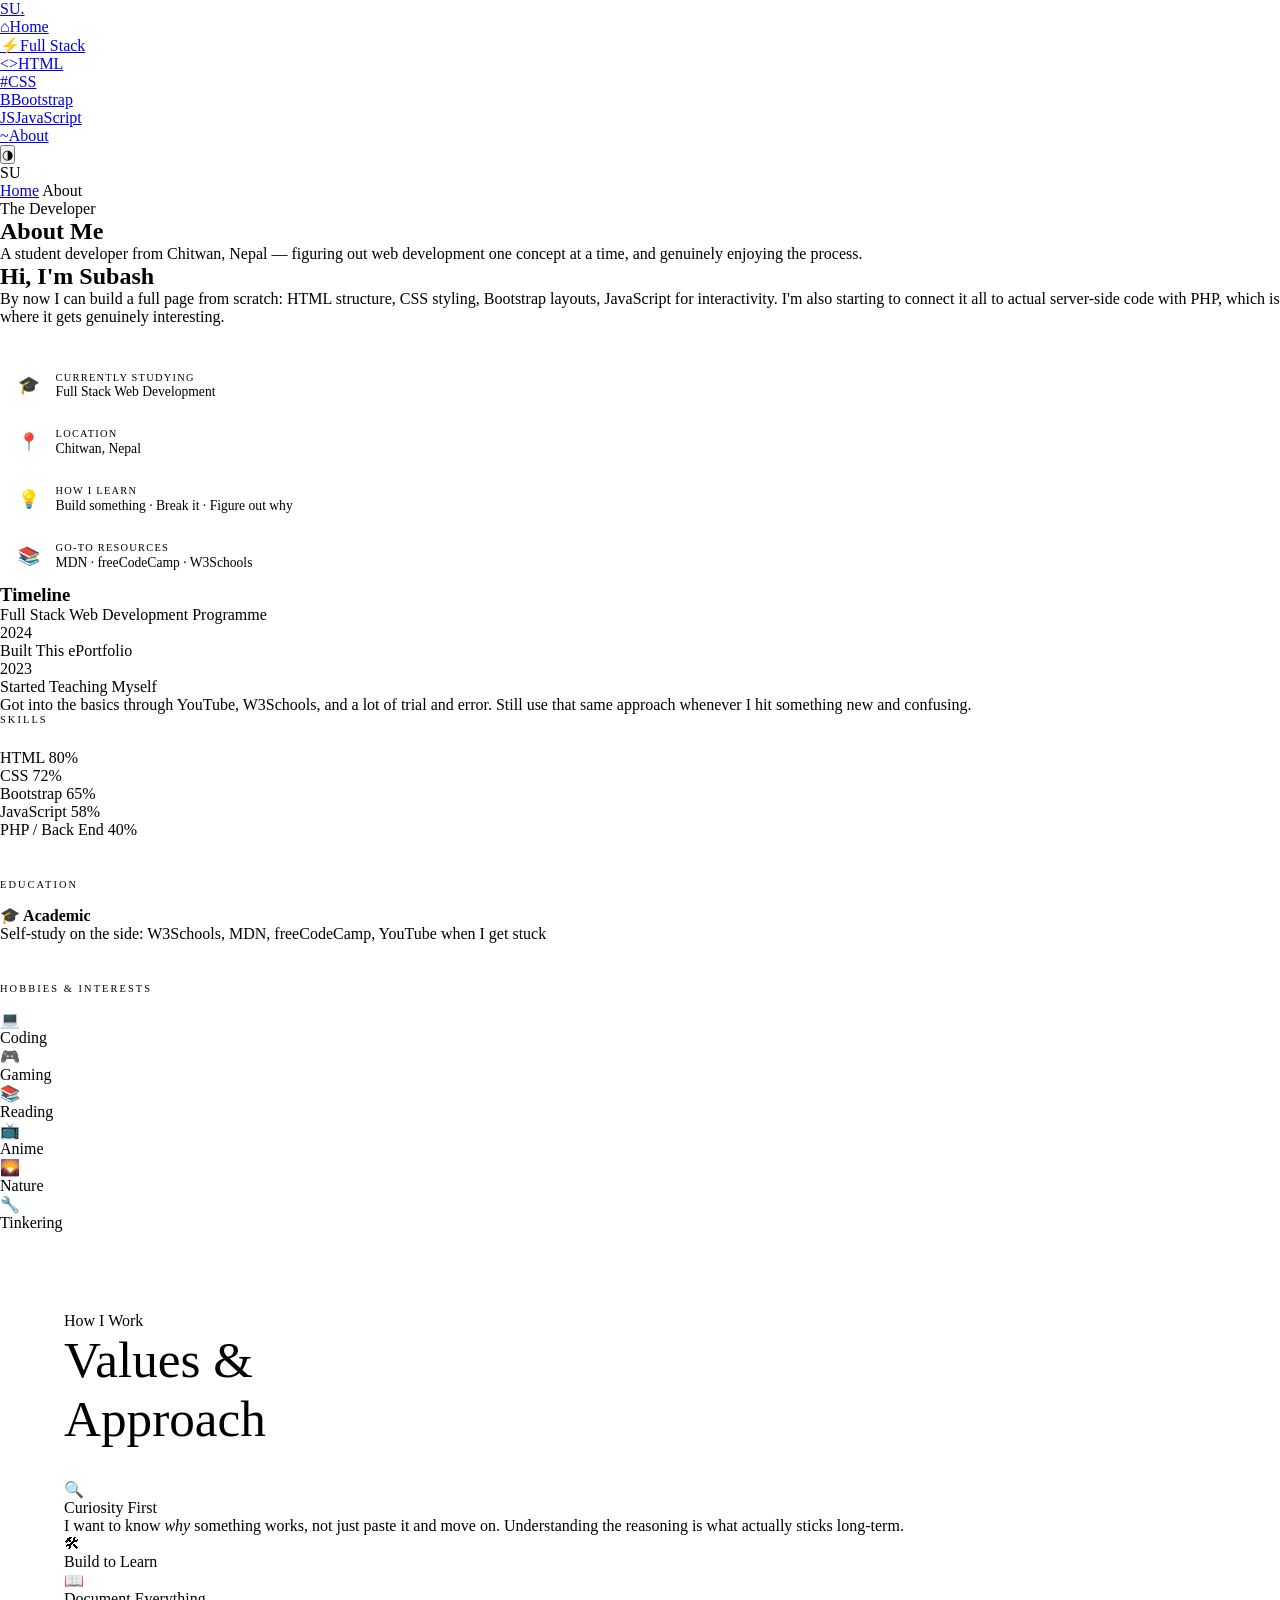
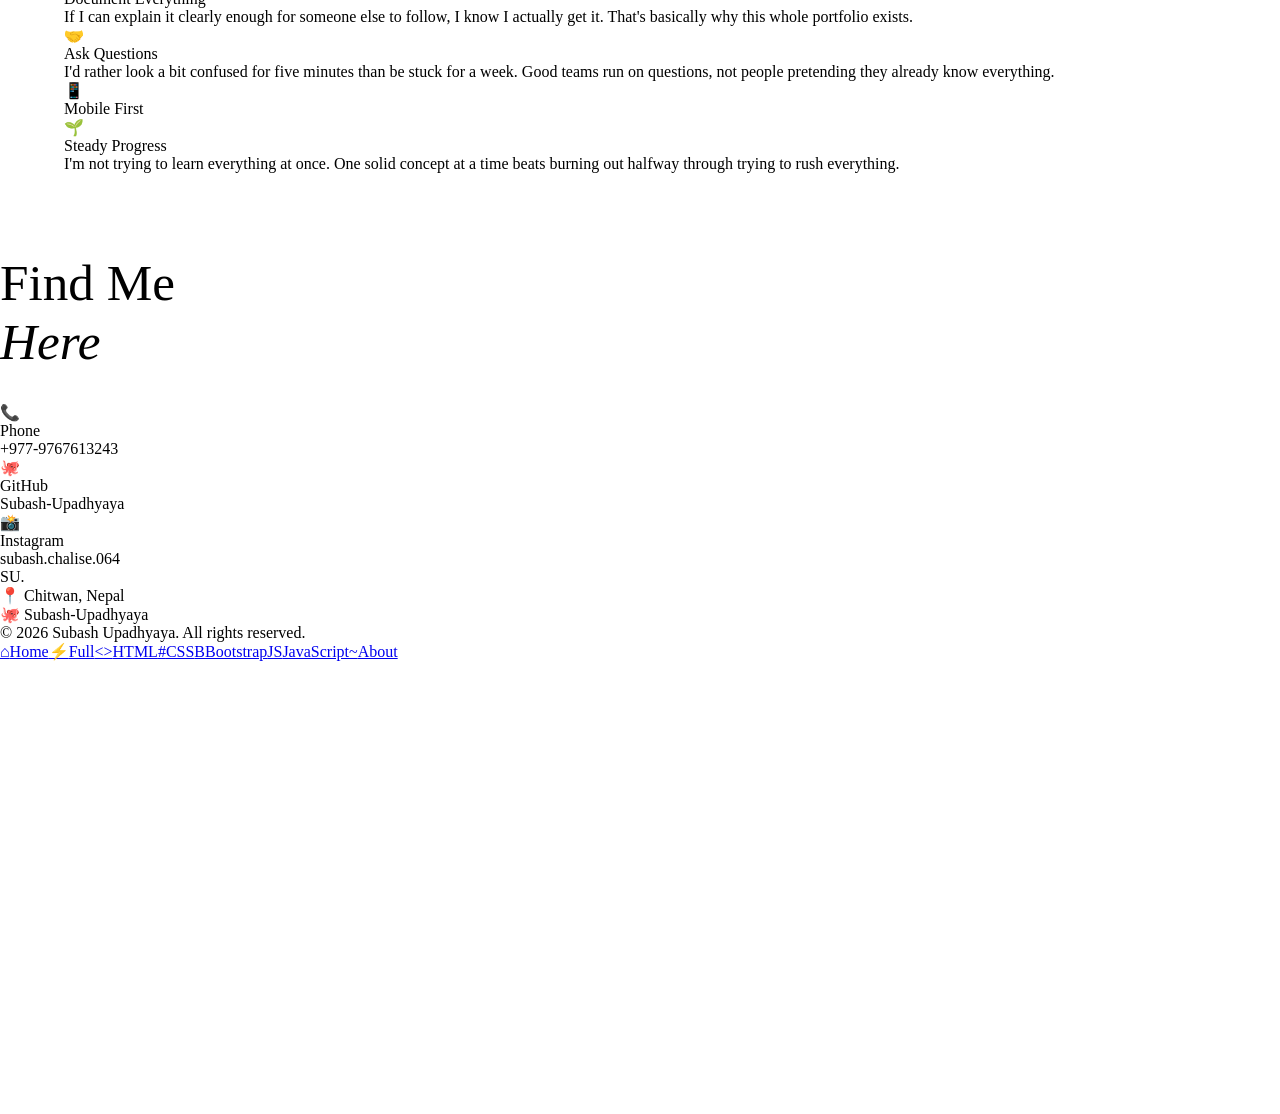
==== commit 55d74fe8: "Updated Files" ====
--- a/about.html
+++ b/about.html
@@ -1,316 +1,266 @@
-<!DOCTYPE html>
-<html lang="en" data-theme="dark">
-<head>
-  <meta charset="UTF-8"/>
-  <meta name="viewport" content="width=device-width, initial-scale=1.0"/>
-  <title>About | Subash Upadhyaya</title>
-  <link rel="preconnect" href="https://fonts.googleapis.com"/>
-  <link href="https://fonts.googleapis.com/css2?family=Playfair+Display:ital,wght@0,400;0,700;0,900;1,400;1,700&family=DM+Mono:ital,wght@0,300;0,400;0,500;1,300;1,400&family=Bebas+Neue&display=swap" rel="stylesheet"/>
-  <link rel="stylesheet" href="style.css"/>
-</head>
-<body>
-
-<div class="main-wrap">
-
-  <section class="page-hero">
-    <div class="page-hero-bg">SU</div>
-    <div class="page-hero-inner">
-      <div class="page-breadcrumb"><a href="index.html">Home</a> About</div>
-      <div class="page-topic-label" style="color:var(--purple)">The Developer</div>
-      <h1>About <span style="color:var(--purple)">Me</span></h1>
-      <p>A student developer from Chitwan, Nepal — figuring out web development one concept at a time, and genuinely enjoying the process.</p>
-    </div>
-  </section>
-
-  <div class="topic-body">
-
-    <!-- left column: bio, quick facts, timeline -->
-    <div class="content-col">
-      <h2>Hi, I'm <span style="color:var(--purple)">Subash</span></h2>
-      <p>I'm still a student but I've spent a decent amount of my own time on this stuff outside of class. It started because I was curious about how sites like YouTube and Instagram actually work under the hood — that question sent me down a rabbit hole I haven't found the bottom of yet.</p>
-      <p>By now I can build a full page from scratch: HTML structure, CSS styling, Bootstrap layouts, JavaScript for interactivity. I'm also starting to connect it all to actual server-side code with PHP, which is where it gets genuinely interesting.</p>
-      <p>This portfolio is my way of proving I understand something — not just that I can look it up. Every section has a working demo because there's a big difference between reading about flexbox and actually moving elements around with it.</p>
-
-      <!-- quick facts — basic flex rows, no separate component needed -->
-      <div style="display:flex;flex-direction:column;gap:1px;background:var(--border);border:1px solid var(--border);margin-top:2rem">
-        <div style="display:flex;align-items:center;gap:1rem;background:var(--bg);padding:0.85rem 1.1rem">
-          <span style="font-size:1.1rem">🎓</span>
-          <div>
-            <div style="font-size:0.65rem;letter-spacing:0.12em;text-transform:uppercase;color:var(--text2);margin-bottom:0.1rem">Currently Studying</div>
-            <div style="font-size:0.85rem;color:var(--heading)">Full Stack Web Development</div>
-          </div>
-        </div>
-        <div style="display:flex;align-items:center;gap:1rem;background:var(--bg3);padding:0.85rem 1.1rem">
-          <span style="font-size:1.1rem">📍</span>
-          <div>
-            <div style="font-size:0.65rem;letter-spacing:0.12em;text-transform:uppercase;color:var(--text2);margin-bottom:0.1rem">Location</div>
-            <div style="font-size:0.85rem;color:var(--heading)">Chitwan, Nepal</div>
-          </div>
-        </div>
-        <div style="display:flex;align-items:center;gap:1rem;background:var(--bg);padding:0.85rem 1.1rem">
-          <span style="font-size:1.1rem">💡</span>
-          <div>
-            <div style="font-size:0.65rem;letter-spacing:0.12em;text-transform:uppercase;color:var(--text2);margin-bottom:0.1rem">How I Learn</div>
-            <div style="font-size:0.85rem;color:var(--heading)">Build something · Break it · Figure out why</div>
-          </div>
-        </div>
-        <div style="display:flex;align-items:center;gap:1rem;background:var(--bg3);padding:0.85rem 1.1rem">
-          <span style="font-size:1.1rem">📚</span>
-          <div>
-            <div style="font-size:0.65rem;letter-spacing:0.12em;text-transform:uppercase;color:var(--text2);margin-bottom:0.1rem">Go-to Resources</div>
-            <div style="font-size:0.85rem;color:var(--heading)">MDN · freeCodeCamp · W3Schools</div>
-          </div>
-        </div>
-      </div>
-
-      <h3>Timeline</h3>
-      <div class="reveal">
-        <div class="tl-item">
-          <div class="tl-dot"></div>
-          <div>
-            <div class="tl-date">2024 — Present</div>
-            <div class="tl-title">Full Stack Web Development Programme</div>
-            <div class="tl-desc">Enrolled in a structured full stack course covering HTML, CSS, Bootstrap, JavaScript, and PHP — with actual server-side projects, not just tutorials.</div>
-          </div>
-        </div>
-        <div class="tl-item">
-          <div class="tl-dot" style="background:var(--purple)"></div>
-          <div>
-            <div class="tl-date" style="color:var(--purple)">2024</div>
-            <div class="tl-title">Built This ePortfolio</div>
-            <div class="tl-desc">Put this site together as a running record of what I've been learning. Each page has an interactive demo — because reading about code and actually playing with it are two completely different things.</div>
-          </div>
-        </div>
-        <div class="tl-item">
-          <div class="tl-dot" style="background:var(--text2)"></div>
-          <div>
-            <div class="tl-date" style="color:var(--text2)">2023</div>
-            <div class="tl-title">Started Teaching Myself</div>
-            <div class="tl-desc">Got into the basics through YouTube, W3Schools, and a lot of trial and error. Still use that same approach whenever I hit something new and confusing.</div>
-          </div>
-        </div>
-      </div>
-    </div>
-
-    <!-- right column: skill bars, education, hobbies -->
-    <div class="demo-col">
-      <div style="font-size:0.65rem;letter-spacing:0.2em;text-transform:uppercase;color:var(--purple);margin-bottom:1.5rem">Skills</div>
-
-      <!--
-        Skill bars:
-        - data-pct holds the target width percentage
-        - the JS below watches when each row enters view, then animates the fill
-        - starting at width:0 means they don't animate before you scroll to them
-      -->
-      <div class="skills-list reveal">
-        <div class="skill-row" data-pct="80">
-          <div class="skill-meta">
-            <span class="skill-name">HTML</span>
-            <span class="skill-pct">80%</span>
-          </div>
-          <div class="skill-track"><div class="skill-fill" style="background:var(--html-c)"></div></div>
-        </div>
-        <div class="skill-row" data-pct="72">
-          <div class="skill-meta">
-            <span class="skill-name">CSS</span>
-            <span class="skill-pct">72%</span>
-          </div>
-          <div class="skill-track"><div class="skill-fill" style="background:var(--css-c)"></div></div>
-        </div>
-        <div class="skill-row" data-pct="65">
-          <div class="skill-meta">
-            <span class="skill-name">Bootstrap</span>
-            <span class="skill-pct">65%</span>
-          </div>
-          <div class="skill-track"><div class="skill-fill" style="background:var(--bs-c)"></div></div>
-        </div>
-        <div class="skill-row" data-pct="58">
-          <div class="skill-meta">
-            <span class="skill-name">JavaScript</span>
-            <span class="skill-pct">58%</span>
-          </div>
-          <div class="skill-track"><div class="skill-fill" style="background:var(--js-c)"></div></div>
-        </div>
-        <div class="skill-row" data-pct="40">
-          <div class="skill-meta">
-            <span class="skill-name">PHP / Back End</span>
-            <span class="skill-pct">40%</span>
-          </div>
-          <div class="skill-track"><div class="skill-fill" style="background:var(--fs-c)"></div></div>
-        </div>
-      </div>
-
-      <div style="margin-top:2.5rem">
-        <div style="font-size:0.65rem;letter-spacing:0.2em;text-transform:uppercase;color:var(--purple);margin-bottom:1rem">Education</div>
-        <div class="info-box reveal">
-          <h4>🎓 Academic</h4>
-          <ul>
-            <li>Full stack programme — coursework with proper practical projects</li>
-            <li>Self-study on the side: W3Schools, MDN, freeCodeCamp, YouTube when I get stuck</li>
-          </ul>
-        </div>
-      </div>
-
-      <!--
-        Hobbies grid — forced 3 columns so it's always a clean 3×2.
-        I had this as auto-fill before and the last row would end up uneven.
-        Hardcoding repeat(3, 1fr) in the CSS fixed it.
-      -->
-      <div style="margin-top:2.5rem">
-        <div style="font-size:0.65rem;letter-spacing:0.2em;text-transform:uppercase;color:var(--purple);margin-bottom:1rem">Hobbies &amp; Interests</div>
-        <div class="hobby-grid reveal">
-          <div class="hobby-card"><div class="hc-icon">💻</div><div class="hc-name">Coding</div></div>
-          <div class="hobby-card"><div class="hc-icon">🎮</div><div class="hc-name">Gaming</div></div>
-          <div class="hobby-card"><div class="hc-icon">📚</div><div class="hc-name">Reading</div></div>
-          <div class="hobby-card"><div class="hc-icon">📺</div><div class="hc-name">Anime</div></div>
-          <div class="hobby-card"><div class="hc-icon">🌄</div><div class="hc-name">Nature</div></div>
-          <div class="hobby-card"><div class="hc-icon">🔧</div><div class="hc-name">Tinkering</div></div>
-        </div>
-      </div>
-    </div>
-  </div>
-
-  <!-- values section -->
-  <section style="padding:5rem 4rem;border-top:1px solid var(--border)">
-    <div class="section-eyebrow">How I Work</div>
-    <div class="section-heading" style="font-size:clamp(32px,4vw,52px);margin-bottom:2rem">Values &amp;<br>Approach</div>
-    <div class="values-grid">
-      <div class="value-card reveal">
-        <div class="vc-icon">🔍</div>
-        <div class="vc-title">Curiosity First</div>
-        <div class="vc-body">I want to know <em>why</em> something works, not just paste it and move on. Understanding the reasoning is what actually sticks long-term.</div>
-      </div>
-      <div class="value-card reveal" style="transition-delay:0.05s">
-        <div class="vc-icon">🛠</div>
-        <div class="vc-title">Build to Learn</div>
-        <div class="vc-body">Passive reading gets me maybe 30% of the way. The rest happens when I'm actually building something — even if it's a tiny throwaway demo that only I'll ever see.</div>
-      </div>
-      <div class="value-card reveal" style="transition-delay:0.1s">
-        <div class="vc-icon">📖</div>
-        <div class="vc-title">Document Everything</div>
-        <div class="vc-body">If I can explain it clearly enough for someone else to follow, I know I actually get it. That's basically why this whole portfolio exists.</div>
-      </div>
-      <div class="value-card reveal" style="transition-delay:0.15s">
-        <div class="vc-icon">🤝</div>
-        <div class="vc-title">Ask Questions</div>
-        <div class="vc-body">I'd rather look a bit confused for five minutes than be stuck for a week. Good teams run on questions, not people pretending they already know everything.</div>
-      </div>
-      <div class="value-card reveal" style="transition-delay:0.2s">
-        <div class="vc-icon">📱</div>
-        <div class="vc-title">Mobile First</div>
-        <div class="vc-body">Most people browsing from Nepal are on their phones. Responsiveness isn't a bonus feature — it's just part of doing the job properly.</div>
-      </div>
-      <div class="value-card reveal" style="transition-delay:0.25s">
-        <div class="vc-icon">🌱</div>
-        <div class="vc-title">Steady Progress</div>
-        <div class="vc-body">I'm not trying to learn everything at once. One solid concept at a time beats burning out halfway through trying to rush everything.</div>
-      </div>
-    </div>
-  </section>
-
-  <!-- contact section -->
-  <section class="contact-grid" id="contact">
-    <div>
-      <div class="section-eyebrow">Get in Touch</div>
-      <div class="section-heading" style="font-size:clamp(32px,4vw,52px);margin-bottom:2rem">Find Me<br><em style="font-family:var(--ff-serif);font-style:italic;color:var(--purple)">Here</em></div>
-      <div class="ci-item reveal"><span class="ci-icon">📧</span><div><div class="ci-label">Email</div><div class="ci-value">subashchalise064@gmail.com</div></div></div>
-      <div class="ci-item reveal" style="transition-delay:0.05s"><span class="ci-icon">📞</span><div><div class="ci-label">Phone</div><div class="ci-value">+977-9767613243</div></div></div>
-      <div class="ci-item reveal" style="transition-delay:0.1s"><span class="ci-icon">🐙</span><div><div class="ci-label">GitHub</div><div class="ci-value">Subash-Upadhyaya</div></div></div>
-      <div class="ci-item reveal" style="transition-delay:0.15s"><span class="ci-icon">📸</span><div><div class="ci-label">Instagram</div><div class="ci-value">subash.chalise.064</div></div></div>
-    </div>
-
-    <div>
-      <div style="font-size:0.65rem;letter-spacing:0.18em;text-transform:uppercase;color:var(--purple);margin-bottom:1.2rem">Send a Message</div>
-      <form class="contact-form" onsubmit="submitForm(event)">
-        <div style="display:grid;grid-template-columns:1fr 1fr;gap:0.8rem">
-          <div class="form-group">
-            <label class="form-label">Name</label>
-            <input class="form-input" type="text" placeholder="Your name" required/>
-          </div>
-          <div class="form-group">
-            <label class="form-label">Email</label>
-            <input class="form-input" type="email" placeholder="your@email.com" required/>
-          </div>
-        </div>
-        <div class="form-group">
-          <label class="form-label">Subject</label>
-          <input class="form-input" type="text" placeholder="What's this about?"/>
-        </div>
-        <div class="form-group">
-          <label class="form-label">Message</label>
-          <textarea class="form-textarea" placeholder="Go ahead…" required></textarea>
-        </div>
-        <div id="sentMsg" style="display:none;padding:0.8rem 1rem;background:rgba(52,211,153,0.1);border:1px solid rgba(52,211,153,0.3);font-size:0.82rem;color:var(--fs-c)">
-          ✓ Sent! I'll reply when I get a chance.
-        </div>
-        <button id="sendBtn" type="submit" class="btn-primary">
-          <span id="sendLabel">Send Message →</span>
-        </button>
-      </form>
-    </div>
-  </section>
-
-  <footer class="footer">
-    <div class="footer-inner">
-      <div>
-        <div class="footer-logo">SU.</div>
-        <div class="footer-tagline">Subash Upadhyaya — Full Stack Development Portfolio</div>
-      </div>
-      <div class="footer-contact">
-        <p>📧 subashchalise064@gmail.com</p>
-        <p>📍 Chitwan, Nepal</p>
-        <p>🐙 Subash-Upadhyaya</p>
-      </div>
-    </div>
-    <div class="footer-bottom">© 2026 Subash Upadhyaya. All rights reserved.</div>
-  </footer>
-
-</div>
-
-<script src="main.js"></script>
-<script>
-
-  // ── SKILL BAR ANIMATION
-  // each .skill-row has data-pct = target percentage
-  // observer fires once the row scrolls into view, then sets the fill width
-  var barWatcher = new IntersectionObserver(function (entries) {
-    entries.forEach(function (entry) {
-      if (!entry.isIntersecting) return;
-      var row  = entry.target;
-      var pct  = row.getAttribute('data-pct');
-      var fill = row.querySelector('.skill-fill');
-      if (fill) fill.style.width = pct + '%';
-      barWatcher.unobserve(row); // run once only
-    });
-  }, { threshold: 0.3 });
-
-  document.querySelectorAll('.skill-row').forEach(function (r) {
-    barWatcher.observe(r);
-  });
-
-
-  // ── CONTACT FORM
-  // no real backend — just simulates a send delay then shows success
-  function submitForm(e) {
-    e.preventDefault();
-
-    var btn   = document.getElementById('sendBtn');
-    var label = document.getElementById('sendLabel');
-    var msg   = document.getElementById('sentMsg');
-
-    // disable and show loading state
-    btn.disabled     = true;
-    label.textContent = 'Sending…';
-
-    // fake 1.8s network delay, then show success
-    setTimeout(function () {
-      msg.style.display = 'block';
-      btn.disabled       = false;
-      label.textContent  = 'Send Message →';
-      e.target.reset();
-    }, 1800);
-  }
-
-</script>
-</body>
-</html>
+<!DOCTYPE html>
+<html lang="en" data-theme="dark">
+<head>
+  <meta charset="UTF-8"/>
+  <meta name="viewport" content="width=device-width, initial-scale=1.0"/>
+  <title>About | Subash Upadhyaya</title>
+  <link rel="preconnect" href="https://fonts.googleapis.com"/>
+  <link rel="stylesheet" href="style.css"/>
+</head>
+<body>
+
+<div class="main-wrap">
+
+  <section class="page-hero">
+    <div class="page-hero-bg">SU</div>
+    <div class="page-hero-inner">
+      <div class="page-breadcrumb"><a href="index.html">Home</a> About</div>
+      <div class="page-topic-label" style="color:var(--purple)">The Developer</div>
+      <h1>About <span style="color:var(--purple)">Me</span></h1>
+      <p>A student developer from Chitwan, Nepal — figuring out web development one concept at a time, and genuinely enjoying the process.</p>
+    </div>
+  </section>
+
+  <div class="topic-body">
+
+    <!-- left column: bio, quick facts, timeline -->
+    <div class="content-col">
+      <h2>Hi, I'm <span style="color:var(--purple)">Subash</span></h2>
+      <p>By now I can build a full page from scratch: HTML structure, CSS styling, Bootstrap layouts, JavaScript for interactivity. I'm also starting to connect it all to actual server-side code with PHP, which is where it gets genuinely interesting.</p>
+
+      <div style="display:flex;flex-direction:column;gap:1px;background:var(--border);border:1px solid var(--border);margin-top:2rem">
+        <div style="display:flex;align-items:center;gap:1rem;background:var(--bg);padding:0.85rem 1.1rem">
+          <span style="font-size:1.1rem">🎓</span>
+          <div>
+            <div style="font-size:0.65rem;letter-spacing:0.12em;text-transform:uppercase;color:var(--text2);margin-bottom:0.1rem">Currently Studying</div>
+            <div style="font-size:0.85rem;color:var(--heading)">Full Stack Web Development</div>
+          </div>
+        </div>
+        <div style="display:flex;align-items:center;gap:1rem;background:var(--bg3);padding:0.85rem 1.1rem">
+          <span style="font-size:1.1rem">📍</span>
+          <div>
+            <div style="font-size:0.65rem;letter-spacing:0.12em;text-transform:uppercase;color:var(--text2);margin-bottom:0.1rem">Location</div>
+            <div style="font-size:0.85rem;color:var(--heading)">Chitwan, Nepal</div>
+          </div>
+        </div>
+        <div style="display:flex;align-items:center;gap:1rem;background:var(--bg);padding:0.85rem 1.1rem">
+          <span style="font-size:1.1rem">💡</span>
+          <div>
+            <div style="font-size:0.65rem;letter-spacing:0.12em;text-transform:uppercase;color:var(--text2);margin-bottom:0.1rem">How I Learn</div>
+            <div style="font-size:0.85rem;color:var(--heading)">Build something · Break it · Figure out why</div>
+          </div>
+        </div>
+        <div style="display:flex;align-items:center;gap:1rem;background:var(--bg3);padding:0.85rem 1.1rem">
+          <span style="font-size:1.1rem">📚</span>
+          <div>
+            <div style="font-size:0.65rem;letter-spacing:0.12em;text-transform:uppercase;color:var(--text2);margin-bottom:0.1rem">Go-to Resources</div>
+            <div style="font-size:0.85rem;color:var(--heading)">MDN · freeCodeCamp · W3Schools</div>
+          </div>
+        </div>
+      </div>
+
+      <h3>Timeline</h3>
+      <div class="reveal">
+        <div class="tl-item">
+          <div class="tl-dot"></div>
+          <div>
+            <div class="tl-title">Full Stack Web Development Programme</div>
+          </div>
+        </div>
+        <div class="tl-item">
+          <div class="tl-dot" style="background:var(--purple)"></div>
+          <div>
+            <div class="tl-date" style="color:var(--purple)">2024</div>
+            <div class="tl-title">Built This ePortfolio</div>
+          </div>
+        </div>
+        <div class="tl-item">
+          <div class="tl-dot" style="background:var(--text2)"></div>
+          <div>
+            <div class="tl-date" style="color:var(--text2)">2023</div>
+            <div class="tl-title">Started Teaching Myself</div>
+            <div class="tl-desc">Got into the basics through YouTube, W3Schools, and a lot of trial and error. Still use that same approach whenever I hit something new and confusing.</div>
+          </div>
+        </div>
+      </div>
+    </div>
+
+    <!-- right column: skill bars, education, hobbies -->
+    <div class="demo-col">
+      <div style="font-size:0.65rem;letter-spacing:0.2em;text-transform:uppercase;color:var(--purple);margin-bottom:1.5rem">Skills</div>
+
+      <!--
+        Skill bars:
+        - data-pct holds the target width percentage
+        - the JS below watches when each row enters view, then animates the fill
+        - starting at width:0 means they don't animate before you scroll to them
+      -->
+      <div class="skills-list reveal">
+        <div class="skill-row" data-pct="80">
+          <div class="skill-meta">
+            <span class="skill-name">HTML</span>
+            <span class="skill-pct">80%</span>
+          </div>
+          <div class="skill-track"><div class="skill-fill" style="background:var(--html-c)"></div></div>
+        </div>
+        <div class="skill-row" data-pct="72">
+          <div class="skill-meta">
+            <span class="skill-name">CSS</span>
+            <span class="skill-pct">72%</span>
+          </div>
+          <div class="skill-track"><div class="skill-fill" style="background:var(--css-c)"></div></div>
+        </div>
+        <div class="skill-row" data-pct="65">
+          <div class="skill-meta">
+            <span class="skill-name">Bootstrap</span>
+            <span class="skill-pct">65%</span>
+          </div>
+          <div class="skill-track"><div class="skill-fill" style="background:var(--bs-c)"></div></div>
+        </div>
+        <div class="skill-row" data-pct="58">
+          <div class="skill-meta">
+            <span class="skill-name">JavaScript</span>
+            <span class="skill-pct">58%</span>
+          </div>
+          <div class="skill-track"><div class="skill-fill" style="background:var(--js-c)"></div></div>
+        </div>
+        <div class="skill-row" data-pct="40">
+          <div class="skill-meta">
+            <span class="skill-name">PHP / Back End</span>
+            <span class="skill-pct">40%</span>
+          </div>
+          <div class="skill-track"><div class="skill-fill" style="background:var(--fs-c)"></div></div>
+        </div>
+      </div>
+
+      <div style="margin-top:2.5rem">
+        <div style="font-size:0.65rem;letter-spacing:0.2em;text-transform:uppercase;color:var(--purple);margin-bottom:1rem">Education</div>
+        <div class="info-box reveal">
+          <h4>🎓 Academic</h4>
+          <ul>
+            <li>Self-study on the side: W3Schools, MDN, freeCodeCamp, YouTube when I get stuck</li>
+          </ul>
+        </div>
+      </div>
+
+      <!--Hobbies grid-->
+      <div style="margin-top:2.5rem">
+        <div style="font-size:0.65rem;letter-spacing:0.2em;text-transform:uppercase;color:var(--purple);margin-bottom:1rem">Hobbies &amp; Interests</div>
+        <div class="hobby-grid reveal">
+          <div class="hobby-card"><div class="hc-icon">💻</div><div class="hc-name">Coding</div></div>
+          <div class="hobby-card"><div class="hc-icon">🎮</div><div class="hc-name">Gaming</div></div>
+          <div class="hobby-card"><div class="hc-icon">📚</div><div class="hc-name">Reading</div></div>
+          <div class="hobby-card"><div class="hc-icon">📺</div><div class="hc-name">Anime</div></div>
+          <div class="hobby-card"><div class="hc-icon">🌄</div><div class="hc-name">Nature</div></div>
+          <div class="hobby-card"><div class="hc-icon">🔧</div><div class="hc-name">Tinkering</div></div>
+        </div>
+      </div>
+    </div>
+  </div>
+
+  <!-- values section -->
+  <section style="padding:5rem 4rem;border-top:1px solid var(--border)">
+    <div class="section-eyebrow">How I Work</div>
+    <div class="section-heading" style="font-size:clamp(32px,4vw,52px);margin-bottom:2rem">Values &amp;<br>Approach</div>
+    <div class="values-grid">
+      <div class="value-card reveal">
+        <div class="vc-icon">🔍</div>
+        <div class="vc-title">Curiosity First</div>
+        <div class="vc-body">I want to know <em>why</em> something works, not just paste it and move on. Understanding the reasoning is what actually sticks long-term.</div>
+      </div>
+      <div class="value-card reveal" style="transition-delay:0.05s">
+        <div class="vc-icon">🛠</div>
+        <div class="vc-title">Build to Learn</div>
+      </div>
+      <div class="value-card reveal" style="transition-delay:0.1s">
+        <div class="vc-icon">📖</div>
+        <div class="vc-title">Document Everything</div>
+        <div class="vc-body">If I can explain it clearly enough for someone else to follow, I know I actually get it. That's basically why this whole portfolio exists.</div>
+      </div>
+      <div class="value-card reveal" style="transition-delay:0.15s">
+        <div class="vc-icon">🤝</div>
+        <div class="vc-title">Ask Questions</div>
+        <div class="vc-body">I'd rather look a bit confused for five minutes than be stuck for a week. Good teams run on questions, not people pretending they already know everything.</div>
+      </div>
+      <div class="value-card reveal" style="transition-delay:0.2s">
+        <div class="vc-icon">📱</div>
+        <div class="vc-title">Mobile First</div>
+      </div>
+      <div class="value-card reveal" style="transition-delay:0.25s">
+        <div class="vc-icon">🌱</div>
+        <div class="vc-title">Steady Progress</div>
+        <div class="vc-body">I'm not trying to learn everything at once. One solid concept at a time beats burning out halfway through trying to rush everything.</div>
+      </div>
+    </div>
+  </section>
+
+  <!-- contact section -->
+    <div>
+      <div class="section-heading" style="font-size:clamp(32px,4vw,52px);margin-bottom:2rem">Find Me<br><em style="font-family:var(--ff-serif);font-style:italic;color:var(--purple)">Here</em></div>
+      <div class="ci-item reveal" style="transition-delay:0.05s"><span class="ci-icon">📞</span><div><div class="ci-label">Phone</div><div class="ci-value">+977-9767613243</div></div></div>
+      <div class="ci-item reveal" style="transition-delay:0.1s"><span class="ci-icon">🐙</span><div><div class="ci-label">GitHub</div><div class="ci-value">Subash-Upadhyaya</div></div></div>
+      <div class="ci-item reveal" style="transition-delay:0.15s"><span class="ci-icon">📸</span><div><div class="ci-label">Instagram</div><div class="ci-value">subash.chalise.064</div></div></div>
+    </div>
+
+  </section>
+
+  <footer class="footer">
+    <div class="footer-inner">
+      <div>
+        <div class="footer-logo">SU.</div>
+      </div>
+      <div class="footer-contact">
+        <p>📍 Chitwan, Nepal</p>
+        <p>🐙 Subash-Upadhyaya</p>
+      </div>
+    </div>
+    <div class="footer-bottom">© 2026 Subash Upadhyaya. All rights reserved.</div>
+  </footer>
+
+</div>
+
+<script src="main.js"></script>
+<script>
+
+  // ── SKILL BAR ANIMATION
+  // each .skill-row has data-pct = target percentage
+  // observer fires once the row scrolls into view, then sets the fill width
+  var barWatcher = new IntersectionObserver(function (entries) {
+    entries.forEach(function (entry) {
+      if (!entry.isIntersecting) return;
+      var row  = entry.target;
+      var pct  = row.getAttribute('data-pct');
+      var fill = row.querySelector('.skill-fill');
+      if (fill) fill.style.width = pct + '%';
+      barWatcher.unobserve(row); // run once only
+    });
+  }, { threshold: 0.3 });
+
+  document.querySelectorAll('.skill-row').forEach(function (r) {
+    barWatcher.observe(r);
+  });
+
+
+  // ── CONTACT FORM
+  function submitForm(e) {
+    e.preventDefault();
+
+    var btn   = document.getElementById('sendBtn');
+    var label = document.getElementById('sendLabel');
+    var msg   = document.getElementById('sentMsg');
+
+    // disable and show loading state
+    btn.disabled     = true;
+    label.textContent = 'Sending…';
+
+    // fake 1.8s network delay, then show success
+    setTimeout(function () {
+      msg.style.display = 'block';
+      btn.disabled       = false;
+      label.textContent  = 'Send Message →';
+      e.target.reset();
+    }, 1800);
+  }
+
+</script>
+</body>
--- a/style.css
+++ b/style.css
@@ -1,545 +1,55 @@
 @import url('https://fonts.googleapis.com/css2?family=Playfair+Display:ital,wght@0,400;0,700;0,900;1,400;1,700&family=DM+Mono:ital,wght@0,300;0,400;0,500;1,300;1,400&family=Bebas+Neue&display=swap');
 
-/* zero out defaults */
 *, *::before, *::after { box-sizing: border-box; margin: 0; padding: 0; }
 html { scroll-behavior: smooth; }
-
 body { cursor: none; }
 
 .cursor {
-  position: fixed;
-  width: 14px; height: 14px;
   border: 2px solid var(--accent);
   transform: translate(-50%, -50%) rotate(45deg);
-  pointer-events: none; z-index: 99999;
-  background: transparent;
   transition: width 0.18s ease, height 0.18s ease, opacity 0.18s;
 }
-/* horizontal tick — rotated back so it stays horizontal in screen space */
 .cursor::before {
-  content: '';
-  position: absolute;
-  top: 50%; left: -7px; right: -7px; height: 1px;
-  background: var(--accent); opacity: 0.38;
-  transform: translateY(-50%) rotate(-45deg);
 }
-/* vertical tick */
 .cursor::after {
-  content: '';
-  position: absolute;
-  left: 50%; top: -7px; bottom: -7px; width: 1px;
-  background: var(--accent); opacity: 0.38;
-  transform: translateX(-50%) rotate(-45deg);
 }
-/* small glowing dot that trails the cursor with lag */
 .cursor-ring {
-  position: fixed;
-  width: 5px; height: 5px;
-  background: var(--accent);
-  border-radius: 50%;
-  pointer-events: none; z-index: 99998;
-  transform: translate(-50%, -50%);
   box-shadow: 0 0 8px var(--accent), 0 0 18px var(--accent-glow);
   transition: width 0.14s, height 0.14s;
 }
-/* scale up diamond on interactive elements */
-body:has(a:hover) .cursor,
-body:has(button:hover) .cursor { width: 26px; height: 26px; opacity: 0.55; }
-body:has(a:hover) .cursor-ring,
-body:has(button:hover) .cursor-ring { width: 8px; height: 8px; }
+body:has(a:hover) .cursor-ring, body:has(button:hover) .cursor-ring { width: 8px; height: 8px; }
 
-/* ── DESIGN TOKENS */
 :root {
-  --bg:          #070b0f;
-  --bg2:         #0b1018;
-  --bg3:         #101820;
-  --card:        #0e1520;
-  --border:      rgba(0,210,255,0.09);
-  --border2:     rgba(0,210,255,0.16);
-  --text:        #b8ccd8;
-  --text2:       #5a7080;
-  --heading:     #deeeff;
-  --accent:      #00d2ff;
-  --accent-dim:  rgba(0,210,255,0.11);
-  --accent-glow: rgba(0,210,255,0.28);
-  /* keep --lime aliases so old inline refs still resolve */
-  --lime:        #00d2ff;
-  --lime-dim:    rgba(0,210,255,0.11);
-  --lime-glow:   rgba(0,210,255,0.28);
-  --purple:      #a78bfa;
-  --fs-c:        #34d399;
-  --html-c:      #ff6b35;
-  --css-c:       #4f9cf9;
-  --bs-c:        #a78bfa;
-  --js-c:        #f5c842;
-  --shadow:      0 24px 60px rgba(0,0,0,0.65);
-  --shadow-sm:   0 8px 24px rgba(0,0,0,0.4);
-  --ff-display:  'Bebas Neue', sans-serif;
-  --ff-serif:    'Playfair Display', Georgia, serif;
-  --ff-mono:     'DM Mono', 'Fira Code', monospace;
+}
+[data-theme="light"] {
+body::before {
 }
 
-/* ── LIGHT THEME — same palette, much lighter base */
-[data-theme="light"] {
-  --bg:          #eef4f8;
-  --bg2:         #e3ecf3;
-  --bg3:         #d7e5ee;
-  --card:        #eaf1f7;
-  --border:      rgba(0,100,140,0.13);
-  --border2:     rgba(0,100,140,0.22);
-  --text:        #1b2d3a;
-  --text2:       #4a6475;
-  --heading:     #0d1e2a;
-  --accent:      #0088aa;
-  --accent-dim:  rgba(0,136,170,0.1);
-  --accent-glow: rgba(0,136,170,0.2);
-  --lime:        #0088aa;
-  --lime-dim:    rgba(0,136,170,0.1);
-  --lime-glow:   rgba(0,136,170,0.2);
-}
-[data-theme="light"] body::before { opacity: 0.14; }
-[data-theme="light"] .cursor { border-color: var(--accent); }
-[data-theme="light"] .cursor::before,
-[data-theme="light"] .cursor::after { background: var(--accent); }
-[data-theme="light"] .cursor-ring { background: var(--accent); box-shadow: 0 0 6px var(--accent); }
-[data-theme="light"] .scroll-fill { background: var(--accent); }
-
-/* film grain texture — subtle noise over everything */
-body::before {
-  content: '';
-  position: fixed; inset: 0;
-  background-image: url("data:image/svg+xml,%3Csvg viewBox='0 0 256 256' xmlns='http://www.w3.org/2000/svg'%3E%3Cfilter id='n'%3E%3CfeTurbulence type='fractalNoise' baseFrequency='0.9' numOctaves='4' stitchTiles='stitch'/%3E%3C/filter%3E%3Crect width='100%25' height='100%25' filter='url(%23n)' opacity='0.035'/%3E%3C/svg%3E");
-  pointer-events: none; z-index: 9999; opacity: 0.5;
 }
 
-body {
-  background: var(--bg);
-  color: var(--text);
-  font-family: var(--ff-mono);
-  font-size: 15px; line-height: 1.7;
-  overflow-x: hidden;
+
 }
 
-a { color: inherit; text-decoration: none; }
-img { display: block; max-width: 100%; }
-code { font-family: var(--ff-mono); font-size: 0.88em; }
-
-/* ── SIDEBAR NAV
-   Collapses to 72px icon-only strip.
-   Expands to 220px on hover, revealing link labels.
-*/
-.sidenav {
-  position: fixed; left: 0; top: 0; bottom: 0; width: 72px;
-  background: rgba(7,11,15,0.94);
-  border-right: 1px solid var(--border);
-  backdrop-filter: blur(18px);
-  display: flex; flex-direction: column;
-  align-items: center; justify-content: space-between;
-  padding: 1.8rem 0; z-index: 1000;
-  transition: width 0.32s cubic-bezier(.77,0,.18,1);
-}
-.sidenav:hover { width: 220px; }
-
 .sidenav-logo {
-  font-family: var(--ff-display); font-size: 1.6rem; letter-spacing: 0.05em;
-  color: var(--accent); white-space: nowrap; overflow: hidden;
-  width: 100%; text-align: center; padding: 0 1rem;
-}
-.sidenav-logo span { color: var(--text2); font-size: 1.1rem; }
-
-.sidenav-links { list-style: none; display: flex; flex-direction: column; gap: 0.2rem; width: 100%; }
-.sidenav-links li a {
-  display: flex; align-items: center; gap: 1rem;
-  padding: 0.75rem 1.25rem;
-  color: var(--text2); font-family: var(--ff-mono);
-  font-size: 0.7rem; font-weight: 500; letter-spacing: 0.1em; text-transform: uppercase;
-  transition: color 0.2s, background 0.2s;
-  position: relative; overflow: hidden; white-space: nowrap;
-}
-/* left accent bar — grows on hover/active */
-.sidenav-links li a::before {
-  content: ''; position: absolute; left: 0; top: 0; bottom: 0; width: 2px;
-  background: var(--accent); transform: scaleY(0); transform-origin: bottom;
-  transition: transform 0.22s ease;
-}
-.sidenav-links li a:hover,
-.sidenav-links li a.active { color: var(--accent); background: var(--accent-dim); }
-.sidenav-links li a:hover::before,
-.sidenav-links li a.active::before { transform: scaleY(1); }
-
-.nav-icon { font-size: 1.05rem; flex-shrink: 0; width: 22px; text-align: center; }
-.nav-label { opacity: 0; transition: opacity 0.22s 0.05s; white-space: nowrap; }
-.sidenav:hover .nav-label { opacity: 1; }
-
-/* theme toggle button at bottom of sidebar */
-.sidenav-theme {
-  background: var(--bg3); border: 1px solid var(--border2);
-  color: var(--text2); border-radius: 50%; width: 38px; height: 38px;
-  display: flex; align-items: center; justify-content: center;
-  cursor: pointer; font-size: 1rem; transition: all 0.2s; flex-shrink: 0;
-}
-.sidenav-theme:hover { color: var(--accent); border-color: var(--accent); }
-
-/* content shifted right to clear the sidebar */
-.main-wrap { margin-left: 72px; min-height: 100vh; }
-
-/* page load animation */
-.page-enter { animation: pageIn 0.5s cubic-bezier(.77,0,.18,1) both; }
-@keyframes pageIn {
-  from { opacity: 0; transform: translateY(22px); }
-  to   { opacity: 1; transform: translateY(0); }
 }
 
-/* scroll progress line at very top */
-.scroll-bar {
-  position: fixed; top: 0; left: 72px; right: 0; height: 2px;
-  background: transparent; z-index: 900;
-}
-.scroll-fill { height: 100%; background: var(--accent); width: 0%; transition: width 0.1s; }
-
-/* ── HERO SECTION */
-.hero { min-height: 100vh; display: grid; grid-template-columns: 1fr 1fr; position: relative; overflow: hidden; }
-/* full-width hero — used on homepage now that right stats column is gone */
-.hero.hero-full { grid-template-columns: 1fr; }
-.hero-left { display: flex; flex-direction: column; justify-content: flex-end; padding: 5rem 3.5rem 5rem 4rem; position: relative; z-index: 2; }
-.hero-left.hero-left-full { max-width: 860px; padding: 5rem 5rem 5rem 4rem; }
-.hero-right { display: flex; flex-direction: column; justify-content: center; align-items: center; position: relative; overflow: hidden; border-left: 1px solid var(--border); }
-
-/* giant watermark initials behind hero content */
-.hero-bg-text {
-  position: absolute; inset: 0;
-  display: flex; align-items: center; justify-content: center;
-  font-family: var(--ff-display);
-  font-size: clamp(100px, 22vw, 280px);
-  color: transparent;
-  -webkit-text-stroke: 1px rgba(0,210,255,0.04);
-  user-select: none; pointer-events: none; letter-spacing: -0.04em; line-height: 1;
 }
 
-.hero-eyebrow {
-  font-size: 0.7rem; font-weight: 400; letter-spacing: 0.22em; text-transform: uppercase;
-  color: var(--accent); margin-bottom: 1.4rem;
-  display: flex; align-items: center; gap: 0.7rem;
-}
-.eyebrow-line { display: block; width: 40px; height: 1px; background: var(--accent); }
-
-.hero-name {
-  font-family: var(--ff-display);
-  font-size: clamp(64px, 9vw, 120px);
-  line-height: 0.9; letter-spacing: -0.01em;
-  color: var(--heading); margin-bottom: 1.8rem;
-}
-.hero-name em { font-family: var(--ff-serif); font-style: italic; color: var(--accent); font-size: 0.85em; }
-.hero-tagline { font-size: 1rem; color: var(--text2); line-height: 1.8; max-width: 540px; margin-bottom: 2.5rem; }
-.hero-chips { display: flex; flex-wrap: wrap; gap: 0.6rem; margin-bottom: 3rem; }
-.chip {
-  padding: 0.3rem 0.9rem; border: 1px solid var(--border2); border-radius: 2px;
-  font-size: 0.65rem; letter-spacing: 0.15em; text-transform: uppercase;
-  color: var(--text2); transition: all 0.2s;
-}
-.chip:hover { border-color: var(--accent); color: var(--accent); }
-.hero-cta { display: flex; gap: 1rem; align-items: center; }
-
-/* ── BUTTONS */
-.btn-primary {
-  display: inline-flex; align-items: center; gap: 0.6rem;
-  background: var(--accent); color: #070b0f;
-  padding: 0.85rem 1.8rem; font-family: var(--ff-mono); font-size: 0.75rem;
-  font-weight: 500; letter-spacing: 0.1em; text-transform: uppercase;
-  border: none; cursor: pointer; transition: all 0.22s;
-  clip-path: polygon(0 0, calc(100% - 12px) 0, 100% 12px, 100% 100%, 12px 100%, 0 calc(100% - 12px));
-}
-.btn-primary:hover { background: #33dcff; transform: translate(-2px,-2px); box-shadow: 4px 4px 0 var(--accent-glow); }
-.btn-outline {
-  display: inline-flex; align-items: center; gap: 0.6rem;
-  background: transparent; color: var(--text); padding: 0.83rem 1.8rem;
-  font-family: var(--ff-mono); font-size: 0.75rem; font-weight: 500;
-  letter-spacing: 0.1em; text-transform: uppercase;
-  border: 1px solid var(--border2); cursor: pointer; transition: all 0.22s;
-}
-.btn-outline:hover { border-color: var(--accent); color: var(--accent); }
-
-/* stats strip kept but hidden on homepage — still used on about page */
-.stats-strip { display: grid; grid-template-columns: repeat(3,1fr); border-top: 1px solid var(--border); border-bottom: 1px solid var(--border); }
-.stat-item { padding: 2.2rem 2.5rem; border-right: 1px solid var(--border); transition: background 0.2s; }
-.stat-item:last-child { border-right: none; }
-.stat-item:hover { background: var(--accent-dim); }
-.stat-num { font-family: var(--ff-display); font-size: 3.2rem; color: var(--accent); line-height: 1; display: block; margin-bottom: 0.4rem; }
-.stat-label { font-size: 0.65rem; letter-spacing: 0.18em; text-transform: uppercase; color: var(--text2); }
-
-/* ── TOPIC CARD GRID
-   Fixed 3-column layout.
-   Each card is a full <a> element so the whole thing is clickable.
-*/
-.topics-section { padding: 6rem 4rem; }
-.section-eyebrow {
-  font-size: 0.65rem; letter-spacing: 0.22em; text-transform: uppercase;
-  color: var(--accent); display: flex; align-items: center; gap: 0.8rem; margin-bottom: 1.2rem;
-}
-.section-eyebrow::after { content: ''; flex: 1; max-width: 60px; height: 1px; background: var(--accent); }
-.section-heading {
-  font-family: var(--ff-display); font-size: clamp(38px,5vw,68px);
-  letter-spacing: -0.01em; color: var(--heading); line-height: 1; margin-bottom: 3.5rem;
 }
 
-.topic-grid {
-  display: grid;
-  grid-template-columns: repeat(3, 1fr); /* 3 even columns, no awkward last row */
-  gap: 1px; background: var(--border); border: 1px solid var(--border);
-}
-.topic-card {
-  background: var(--bg); padding: 2.5rem 2rem;
-  display: flex; flex-direction: column; gap: 1rem;
-  transition: background 0.22s; position: relative; overflow: hidden;
-  cursor: pointer; text-decoration: none; color: inherit; /* full card is a link */
-}
-.topic-card::after {
-  content: ''; position: absolute; bottom: 0; left: 0; right: 0; height: 2px;
-  background: var(--card-accent, var(--accent));
-  transform: scaleX(0); transform-origin: left;
-  transition: transform 0.3s cubic-bezier(.77,0,.18,1);
-}
-.topic-card:hover { background: var(--bg3); }
-.topic-card:hover::after { transform: scaleX(1); }
-
-.tc-icon {
-  width: 46px; height: 46px; display: flex; align-items: center; justify-content: center;
-  font-family: var(--ff-display); font-size: 0.9rem; letter-spacing: 0.05em;
-  border: 1px solid var(--border2); background: var(--bg3); flex-shrink: 0;
-}
-.tc-tag { font-size: 0.6rem; letter-spacing: 0.18em; text-transform: uppercase; color: var(--text2); border: 1px solid var(--border); padding: 0.2rem 0.6rem; }
-.tc-header { display: flex; align-items: center; justify-content: space-between; }
-.tc-title { font-family: var(--ff-display); font-size: 2rem; letter-spacing: 0.02em; color: var(--heading); line-height: 1; }
-.tc-desc { font-size: 0.82rem; color: var(--text2); line-height: 1.65; }
-.tc-hint { font-size: 0.72rem; color: var(--text2); border-top: 1px solid var(--border); padding-top: 0.9rem; margin-top: auto; }
-.tc-link { display: inline-flex; align-items: center; gap: 0.5rem; font-size: 0.7rem; letter-spacing: 0.12em; text-transform: uppercase; color: var(--accent); margin-top: 0.5rem; transition: gap 0.2s; }
-.tc-link:hover { gap: 0.8rem; }
-
-/* ── TOPIC SUBPAGE HERO */
-.page-hero {
-  min-height: 52vh; display: flex; flex-direction: column; justify-content: flex-end;
-  padding: 5rem 4rem 4rem; position: relative; overflow: hidden;
-  border-bottom: 1px solid var(--border);
-}
-.page-hero-bg {
-  position: absolute; inset: 0; font-family: var(--ff-display);
-  font-size: clamp(120px,20vw,260px); display: flex; align-items: center; justify-content: flex-end;
-  padding-right: 2rem; color: transparent; -webkit-text-stroke: 1px rgba(255,255,255,0.03);
-  user-select: none; pointer-events: none; line-height: 1;
-}
-.page-hero-inner { position: relative; z-index: 2; max-width: 780px; }
-.page-breadcrumb { font-size: 0.65rem; letter-spacing: 0.15em; text-transform: uppercase; color: var(--text2); margin-bottom: 1.2rem; }
-.page-breadcrumb a { color: var(--accent); }
-.page-breadcrumb a::after { content: ' /'; color: var(--text2); }
-.page-topic-label { font-size: 0.65rem; letter-spacing: 0.2em; text-transform: uppercase; margin-bottom: 0.9rem; }
-.page-hero h1 { font-family: var(--ff-display); font-size: clamp(42px,6vw,86px); letter-spacing: -0.01em; color: var(--heading); line-height: 1; margin-bottom: 1.2rem; }
-.page-hero p { font-size: 0.92rem; color: var(--text2); max-width: 560px; line-height: 1.75; }
-
-/* two-column body layout for all topic pages */
-.topic-body { display: grid; grid-template-columns: 1fr 550px; }
-.content-col { padding: 4rem; border-right: 1px solid var(--border); }
-.demo-col { padding: 4rem; background: var(--bg2); }
-
-/* typography helpers inside content column */
-.content-col h2 { font-family: var(--ff-serif); font-size: 1.65rem; font-weight: 700; color: var(--heading); margin-bottom: 1rem; margin-top: 2.5rem; }
-.content-col h2:first-child { margin-top: 0; }
-.content-col h3 {
-  font-family: var(--ff-mono); font-size: 0.75rem; font-weight: 500;
-  letter-spacing: 0.18em; text-transform: uppercase;
-  color: var(--accent); margin-bottom: 0.8rem; margin-top: 2.2rem;
-  padding-top: 2rem; border-top: 1px solid var(--border);
-}
-.content-col p { color: var(--text2); margin-bottom: 1rem; font-size: 0.9rem; line-height: 1.78; }
-.content-col strong { color: var(--text); font-weight: 500; }
-.content-col em { color: var(--text); font-style: italic; }
-.content-col code { color: var(--accent); background: var(--accent-dim); padding: 0.1em 0.4em; border-radius: 2px; }
-
-/* 2-col concept card grid */
-.concept-grid { display: grid; grid-template-columns: 1fr 1fr; gap: 1px; background: var(--border); border: 1px solid var(--border); margin: 1.5rem 0; }
-.concept-card { background: var(--bg); padding: 1.4rem; transition: background 0.2s; }
-.concept-card:hover { background: var(--bg3); }
-.cc-icon { font-size: 1.3rem; margin-bottom: 0.5rem; }
-.cc-title { font-family: var(--ff-mono); font-size: 0.72rem; font-weight: 500; letter-spacing: 0.1em; text-transform: uppercase; color: var(--heading); margin-bottom: 0.4rem; }
-.cc-desc { font-size: 0.8rem; color: var(--text2); line-height: 1.6; }
-
-/* syntax-highlighted code block */
-.code-block {
-  background: #050a0e; border: 1px solid var(--border); border-left: 2px solid var(--accent);
-  padding: 1.5rem; font-family: var(--ff-mono); font-size: 0.8rem; line-height: 1.9;
-  overflow-x: auto; margin: 1.5rem 0; position: relative;
-}
-.code-block .comment { color: #3a4a55; }
-.code-block .tag  { color: #79c0ff; }
-.code-block .attr { color: #c3e88d; }
-.code-block .val  { color: #f78c6c; }
-.code-block .kw   { color: #c792ea; }
-.code-block .fn   { color: #82aaff; }
-.code-block .str  { color: #c3e88d; }
-.code-block .num  { color: #f78c6c; }
-.code-label { position: absolute; top: 0.7rem; right: 0.9rem; font-size: 0.6rem; letter-spacing: 0.15em; text-transform: uppercase; color: var(--text2); }
-
-/* info callout box */
-.info-box { border: 1px solid var(--border); border-left: 2px solid var(--accent); background: var(--accent-dim); padding: 1.3rem 1.5rem; margin: 1.5rem 0; }
-.info-box h4 { font-family: var(--ff-mono); font-size: 0.72rem; letter-spacing: 0.12em; text-transform: uppercase; color: var(--accent); margin-bottom: 0.7rem; }
-.info-box ul { padding-left: 1.1rem; }
-.info-box li { font-size: 0.82rem; color: var(--text2); margin-bottom: 0.3rem; line-height: 1.6; }
-
-/* demo box in the right column */
-.demo-box { background: var(--card); border: 1px solid var(--border); margin-bottom: 1.5rem; }
-.demo-box-header { display: flex; align-items: center; gap: 0.8rem; padding: 1rem 1.4rem; border-bottom: 1px solid var(--border); background: var(--bg3); }
-.demo-box-title { font-family: var(--ff-mono); font-size: 0.72rem; font-weight: 500; letter-spacing: 0.12em; text-transform: uppercase; color: var(--heading); flex: 1; }
-.demo-badge { font-size: 0.58rem; letter-spacing: 0.15em; text-transform: uppercase; color: var(--accent); border: 1px solid var(--accent); padding: 0.15rem 0.5rem; background: var(--accent-dim); }
-.demo-area { padding: 1.4rem; }
-.demo-footer { padding: 0.9rem 1.4rem; border-top: 1px solid var(--border); font-size: 0.75rem; color: var(--text2); line-height: 1.6; }
-.demo-footer strong { color: var(--text); }
-.demo-footer code { color: var(--accent); }
-
-/* full stack request flow — numbered steps */
-.stack-flow { display: flex; flex-direction: column; gap: 0; margin: 1.5rem 0; }
-.sf-step { display: flex; align-items: flex-start; gap: 1rem; padding: 1.1rem 1.2rem; border: 1px solid var(--border); border-bottom: none; background: var(--bg); transition: background 0.2s; }
-.sf-step:last-child { border-bottom: 1px solid var(--border); }
-.sf-step:hover { background: var(--bg3); }
-.sf-num { width: 28px; height: 28px; border-radius: 50%; border: 1px solid var(--accent); color: var(--accent); font-family: var(--ff-mono); font-size: 0.72rem; font-weight: 500; display: flex; align-items: center; justify-content: center; flex-shrink: 0; }
-.sf-step strong { font-size: 0.82rem; color: var(--heading); display: block; margin-bottom: 0.2rem; }
-.sf-step p { font-size: 0.78rem; color: var(--text2); margin: 0; line-height: 1.55; }
-
-.stack-badges { display: flex; flex-wrap: wrap; gap: 0.5rem; margin: 1rem 0; }
-.stack-badge { padding: 0.3rem 0.8rem; border: 1px solid var(--border); font-size: 0.68rem; letter-spacing: 0.1em; text-transform: uppercase; color: var(--text2); transition: all 0.2s; }
-.stack-badge:hover { border-color: var(--accent); color: var(--accent); }
-
-/* footer */
-.footer { border-top: 1px solid var(--border); padding: 3rem 4rem 2rem; }
-.footer-inner { display: flex; justify-content: space-between; align-items: flex-start; margin-bottom: 2rem; }
-.footer-logo { font-family: var(--ff-display); font-size: 2rem; letter-spacing: 0.05em; color: var(--accent); margin-bottom: 0.5rem; }
-.footer-tagline { font-size: 0.78rem; color: var(--text2); }
-.footer-contact { text-align: right; }
-.footer-contact p { font-size: 0.8rem; color: var(--text2); margin-bottom: 0.3rem; }
-.footer-bottom { padding-top: 1.5rem; border-top: 1px solid var(--border); font-size: 0.7rem; color: var(--text2); letter-spacing: 0.05em; }
-
-/* ── ABOUT PAGE */
-.skills-list { display: flex; flex-direction: column; gap: 1.2rem; margin-top: 1.5rem; }
-.skill-row { display: flex; flex-direction: column; gap: 0.4rem; }
-.skill-meta { display: flex; justify-content: space-between; }
-.skill-name { font-family: var(--ff-mono); font-size: 0.72rem; letter-spacing: 0.1em; text-transform: uppercase; color: var(--heading); }
-.skill-pct  { font-size: 0.7rem; color: var(--text2); }
-.skill-track { height: 4px; background: var(--bg3); overflow: hidden; }
-.skill-fill  { height: 100%; width: 0; transition: width 1.4s cubic-bezier(.22,1,.36,1); }
-
-.tl-item { display: flex; gap: 1.2rem; padding: 1.2rem 0; border-bottom: 1px solid var(--border); }
-.tl-dot  { width: 8px; height: 8px; border-radius: 50%; background: var(--accent); flex-shrink: 0; margin-top: 0.45rem; }
-.tl-date { font-size: 0.65rem; letter-spacing: 0.15em; text-transform: uppercase; color: var(--accent); margin-bottom: 0.2rem; }
-.tl-title { font-size: 0.88rem; color: var(--heading); font-weight: 500; margin-bottom: 0.2rem; }
-.tl-desc  { font-size: 0.8rem; color: var(--text2); line-height: 1.55; }
-
-.values-grid { display: grid; grid-template-columns: 1fr 1fr 1fr; gap: 1px; background: var(--border); border: 1px solid var(--border); margin-top: 1.5rem; }
-.value-card { background: var(--bg); padding: 1.5rem; transition: background 0.2s; }
-.value-card:hover { background: var(--bg3); }
-.vc-icon  { font-size: 1.4rem; margin-bottom: 0.6rem; }
-.vc-title { font-family: var(--ff-mono); font-size: 0.7rem; letter-spacing: 0.12em; text-transform: uppercase; color: var(--heading); margin-bottom: 0.4rem; }
-.vc-body  { font-size: 0.8rem; color: var(--text2); line-height: 1.6; }
-
-.contact-grid { display: grid; grid-template-columns: 1fr 1fr; gap: 4rem; align-items: start; padding: 4rem; border-top: 1px solid var(--border); }
-.ci-item { display: flex; gap: 1rem; align-items: center; padding: 1.1rem 1.2rem; border: 1px solid var(--border); margin-bottom: 0.8rem; transition: all 0.2s; }
-.ci-item:hover { border-color: var(--accent); background: var(--accent-dim); }
-.ci-icon { font-size: 1.2rem; flex-shrink: 0; }
-.ci-label { font-size: 0.6rem; letter-spacing: 0.15em; text-transform: uppercase; color: var(--text2); margin-bottom: 0.15rem; }
-.ci-value { font-size: 0.85rem; color: var(--heading); }
-
-/* 3×2 hobby grid — forced columns so there's never an odd gap */
-.hobby-grid { display: grid; grid-template-columns: repeat(3, 1fr); gap: 1px; background: var(--border); border: 1px solid var(--border); margin-top: 1.2rem; }
-.hobby-card { background: var(--bg); padding: 1.2rem 0.8rem; text-align: center; transition: background 0.2s; }
-.hobby-card:hover { background: var(--accent-dim); }
-.hc-icon { font-size: 1.3rem; margin-bottom: 0.35rem; }
-.hc-name { font-size: 0.65rem; letter-spacing: 0.1em; text-transform: uppercase; color: var(--text2); }
-
-/* contact form */
-.contact-form { display: flex; flex-direction: column; gap: 1rem; }
-.form-group { display: flex; flex-direction: column; gap: 0.4rem; }
-.form-label { font-size: 0.65rem; letter-spacing: 0.15em; text-transform: uppercase; color: var(--text2); }
-.form-input, .form-textarea { background: var(--bg3); border: 1px solid var(--border); color: var(--text); padding: 0.75rem 1rem; font-family: var(--ff-mono); font-size: 0.85rem; outline: none; transition: border-color 0.2s, box-shadow 0.2s; width: 100%; }
-.form-input:focus, .form-textarea:focus { border-color: var(--accent); box-shadow: 0 0 0 2px var(--accent-dim); }
-.form-textarea { min-height: 130px; resize: vertical; }
-
-/* bootstrap grid demo */
-.bs-grid-demo { display: grid; grid-template-columns: repeat(12,1fr); gap: 4px; margin: 1rem 0; }
-.bs-col { background: var(--accent-dim); border: 1px solid rgba(0,210,255,0.2); height: 36px; border-radius: 2px; display: flex; align-items: center; justify-content: center; font-size: 0.6rem; color: var(--accent); transition: background 0.2s; }
-.bs-col:hover { background: rgba(0,210,255,0.2); }
-
-/* JS random number display */
-.js-number { font-family: var(--ff-display); font-size: 6rem; color: var(--js-c); text-align: center; line-height: 1; padding: 1.5rem 0; letter-spacing: -0.02em; }
-.js-controls { display: flex; gap: 0.7rem; flex-wrap: wrap; margin: 1rem 0; align-items: center; }
-.js-input-g { display: flex; align-items: center; gap: 0.5rem; }
-.js-input-g label { font-size: 0.68rem; letter-spacing: 0.1em; text-transform: uppercase; color: var(--text2); }
-.js-input { width: 72px; background: var(--bg3); border: 1px solid var(--border); color: var(--text); padding: 0.45rem 0.7rem; font-family: var(--ff-mono); font-size: 0.82rem; outline: none; transition: border-color 0.2s; }
-.js-input:focus { border-color: var(--js-c); }
-.js-btn { padding: 0.48rem 1.2rem; font-family: var(--ff-mono); font-size: 0.72rem; letter-spacing: 0.1em; text-transform: uppercase; border: 1px solid var(--border); background: var(--bg3); color: var(--text); cursor: pointer; transition: all 0.2s; }
-.js-btn:hover { border-color: var(--js-c); color: var(--js-c); }
-.js-btn.primary { background: var(--js-c); color: #070b0f; border-color: var(--js-c); }
-.js-btn.primary:hover { background: #ffd43b; }
-.js-history { background: var(--bg); border: 1px solid var(--border); padding: 0.7rem 1rem; font-family: var(--ff-mono); font-size: 0.78rem; min-height: 52px; color: var(--text2); line-height: 1.8; }
-
-/* CSS page swatches */
-.swatch-grid { display: grid; grid-template-columns: repeat(5,1fr); gap: 6px; margin-bottom: 1rem; }
-.swatch { height: 32px; border-radius: 2px; cursor: pointer; border: 2px solid transparent; transition: transform 0.15s, border-color 0.15s; }
-.swatch:hover { transform: scale(1.1); }
-.swatch.active { border-color: var(--accent); }
-.css-preview { border: 1px solid var(--border); padding: 1.4rem; text-align: center; border-radius: 4px; transition: all 0.4s; margin-bottom: 1rem; }
-.prop-tags { display: flex; flex-wrap: wrap; gap: 0.4rem; }
-.prop-tag { padding: 0.2rem 0.6rem; background: var(--bg3); border: 1px solid var(--border); font-size: 0.68rem; color: var(--accent); font-family: var(--ff-mono); }
-
-/* HTML demo preview area */
-.html-preview { border: 1px solid var(--border); background: var(--bg); padding: 1rem; min-height: 120px; font-family: sans-serif; font-size: 0.85rem; line-height: 1.6; color: var(--text); margin-bottom: 1rem; overflow-y: auto; max-height: 220px; }
-.tag-btn { padding: 0.38rem 0.85rem; background: var(--bg3); border: 1px solid var(--border); color: var(--html-c); font-family: var(--ff-mono); font-size: 0.68rem; cursor: pointer; transition: all 0.2s; margin: 0.25rem; }
-.tag-btn:hover { border-color: var(--html-c); background: rgba(255,107,53,0.1); }
-.clear-btn { padding: 0.38rem 0.85rem; background: transparent; border: 1px solid var(--border); color: var(--text2); font-family: var(--ff-mono); font-size: 0.68rem; cursor: pointer; transition: all 0.2s; margin: 0.25rem; }
-
-/* scroll reveal */
-.reveal { opacity: 0; transform: translateY(24px); transition: opacity 0.55s ease, transform 0.55s ease; }
-.reveal.visible { opacity: 1; transform: translateY(0); }
-
-/* number bounce */
-@keyframes numBounce { 0% { transform: scale(0.8); } 60% { transform: scale(1.06); } 100% { transform: scale(1); } }
-.number-bounce { animation: numBounce 0.35s ease both; }
-
-/* JS event demo box */
-.event-box { border: 1px solid var(--border); background: var(--bg3); padding: 1.5rem; text-align: center; cursor: pointer; transition: all 0.3s; min-height: 90px; display: flex; align-items: center; justify-content: center; flex-direction: column; gap: 0.3rem; margin-bottom: 1rem; }
-.event-box:hover { border-color: var(--js-c); background: rgba(245,200,66,0.04); }
-.event-msg { font-family: var(--ff-mono); font-weight: 500; font-size: 1rem; color: var(--js-c); }
-.event-sub { font-size: 0.72rem; color: var(--text2); }
-
-/* ── RESPONSIVE */
-@media (max-width: 1100px) {
-  .topic-body { grid-template-columns: 1fr; }
-  .content-col { border-right: none; border-bottom: 1px solid var(--border); }
-  .hero { grid-template-columns: 1fr; }
-  .hero-right { display: none; }
-  .topic-grid { grid-template-columns: repeat(2,1fr); }
-}
-@media (max-width: 900px) {
-  .sidenav { display: none; }
-  .sidenav:hover { display: none; } 
-  .main-wrap { margin-left: 0; }
-  .scroll-bar { left: 0; }
-  .mobile-nav { display: flex !important; }
-  .topics-section, .content-col, .demo-col { padding: 2.5rem 1.5rem; }
-  .page-hero { padding: 3.5rem 1.5rem 2.5rem; }
-  .hero-left, .hero-left.hero-left-full { padding: 3rem 1.5rem 4rem; }
-  .contact-grid { grid-template-columns: 1fr; padding: 2.5rem 1.5rem; gap: 2rem; }
-  .values-grid { grid-template-columns: 1fr 1fr; }
-  .footer { padding: 2rem 1.5rem; }
-  .footer-inner { flex-direction: column; gap: 1.5rem; }
-  .footer-contact { text-align: left; }
-  .concept-grid { grid-template-columns: 1fr; }
-  .topic-grid { grid-template-columns: 1fr; }
 }
 
-/* mobile bottom nav bar */
-.mobile-nav {
-  display: none; position: fixed; bottom: 0; left: 0; right: 0;
-  background: rgba(7,11,15,0.96); backdrop-filter: blur(16px);
-  border-top: 1px solid var(--border); padding: 0.8rem 1rem;
+}
+
+}
+
+}
+}
+}
+}
+}
+}
+}
+
   justify-content: space-around; z-index: 1000;
 }
-.mobile-nav a { display: flex; flex-direction: column; align-items: center; gap: 0.2rem; font-family: var(--ff-mono); font-size: 0.55rem; letter-spacing: 0.1em; text-transform: uppercase; color: var(--text2); transition: color 0.2s; padding: 0.3rem 0.6rem; }
-.mobile-nav a.active, .mobile-nav a:hover { color: var(--accent); }
-.mobile-nav a span:first-child { font-size: 1.1rem; }
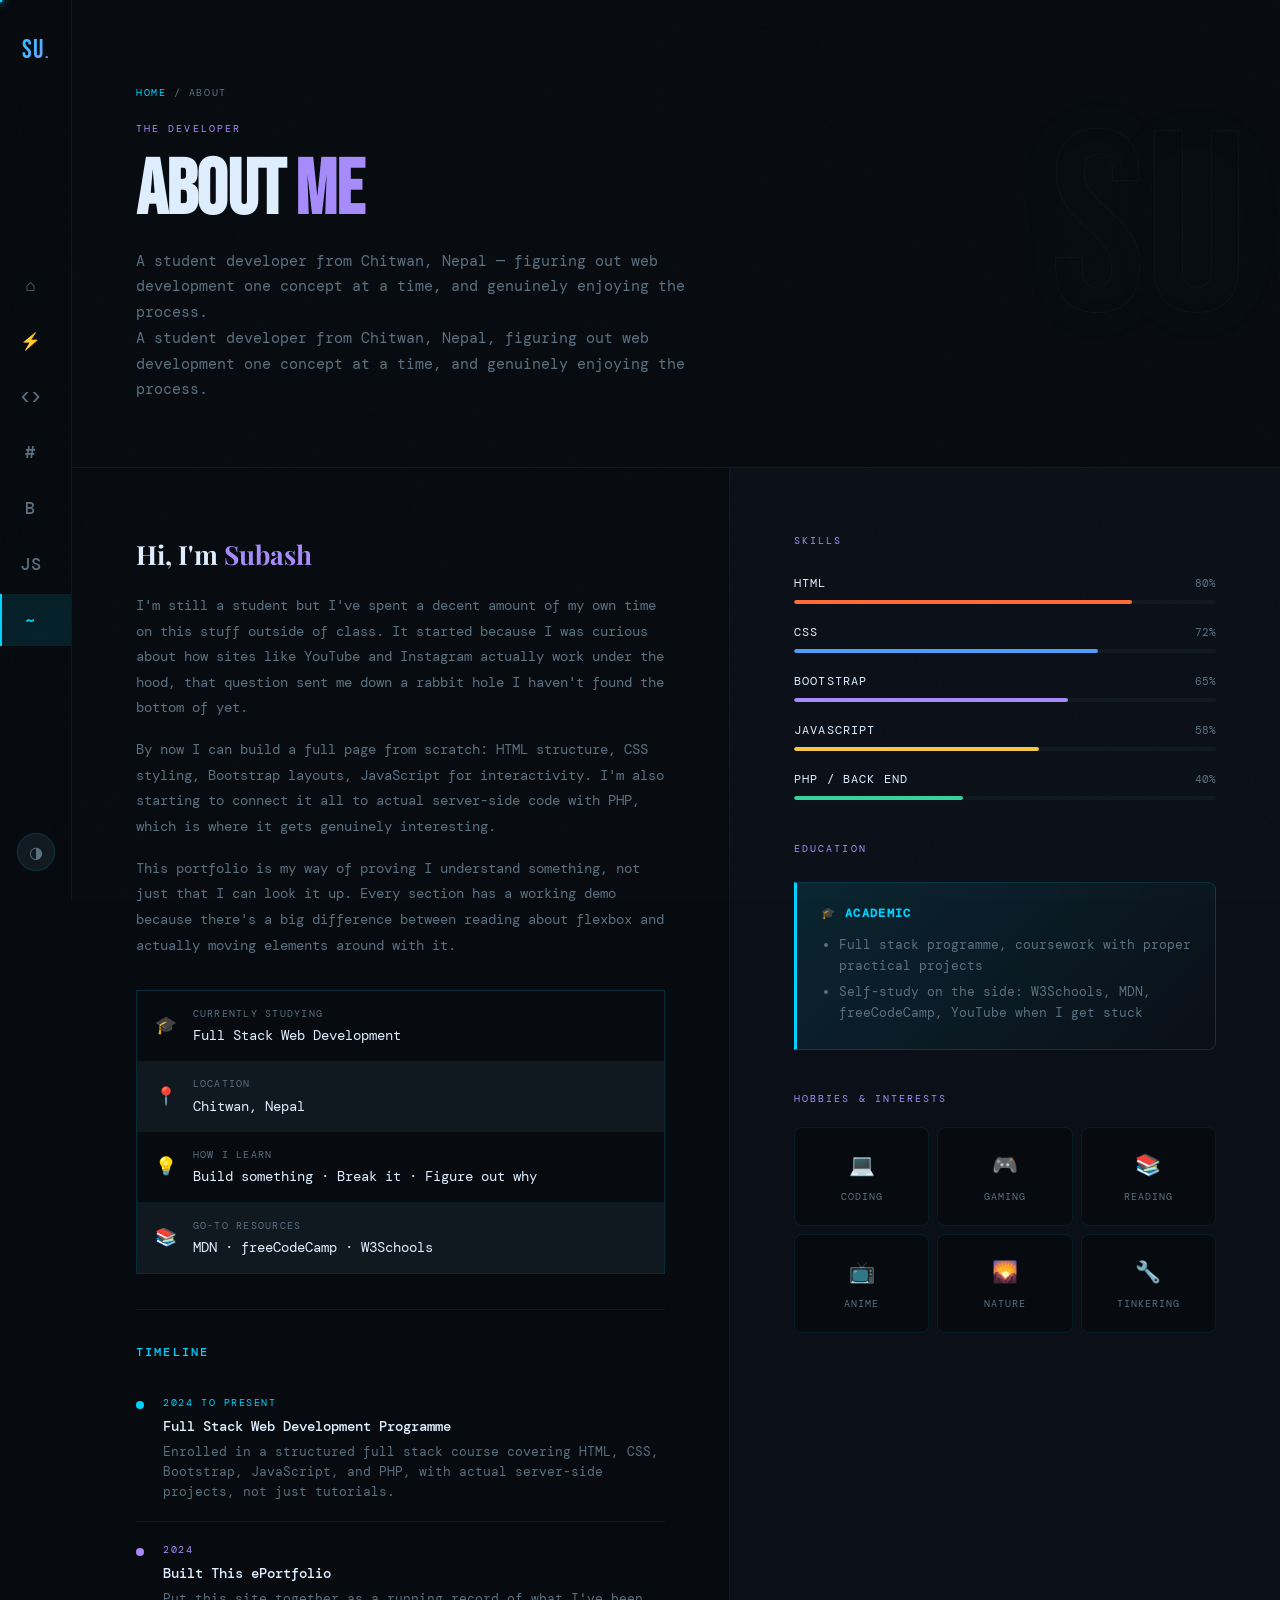
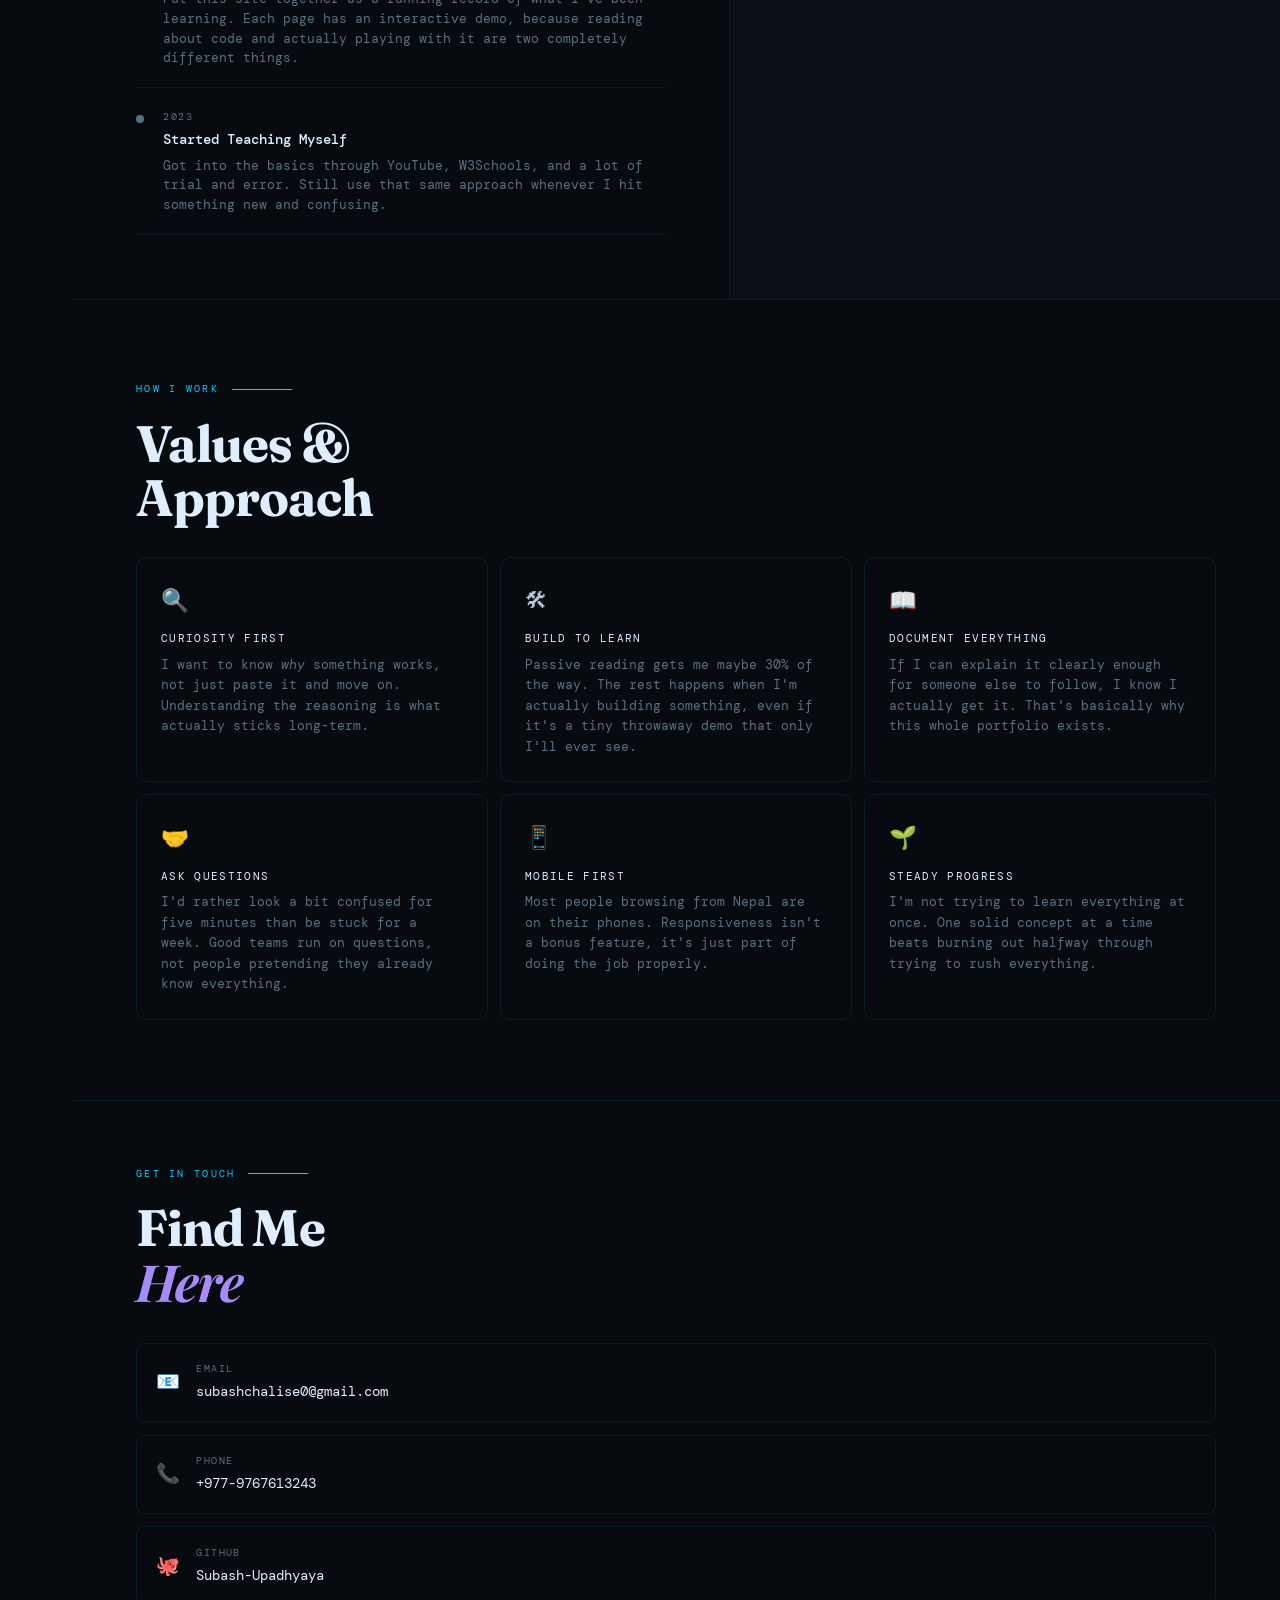
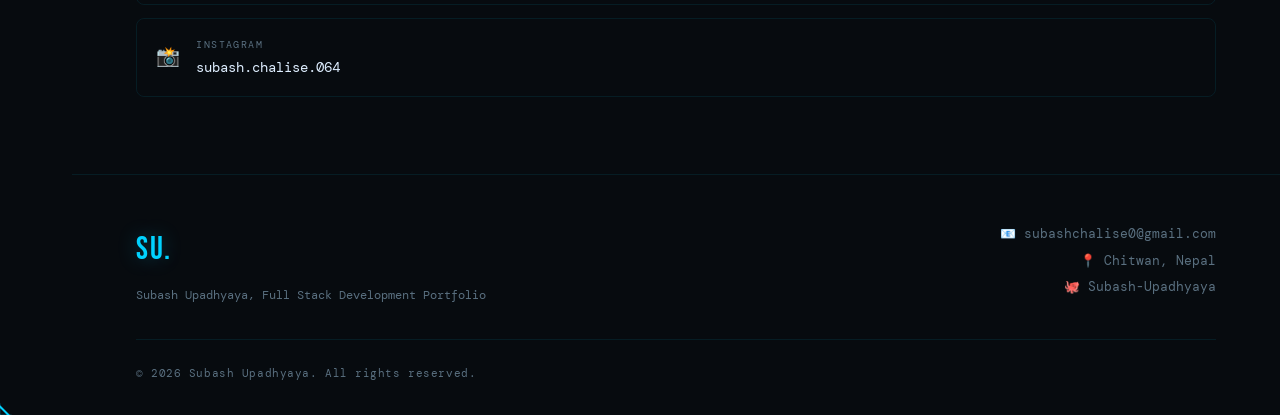
==== commit ca526932: "Files Updated" ====
--- a/about.html
+++ b/about.html
@@ -5,6 +5,7 @@
   <meta name="viewport" content="width=device-width, initial-scale=1.0"/>
   <title>About | Subash Upadhyaya</title>
   <link rel="preconnect" href="https://fonts.googleapis.com"/>
+  <link href="https://fonts.googleapis.com/css2?family=Playfair+Display:ital,wght@0,400;0,700;0,900;1,400;1,700&family=DM+Mono:ital,wght@0,300;0,400;0,500;1,300;1,400&family=Bebas+Neue&family=Fraunces:ital,opsz,wght@0,9..144,300;0,9..144,700;0,9..144,900;1,9..144,300;1,9..144,700&display=swap" rel="stylesheet"/>
   <link rel="stylesheet" href="style.css"/>
 </head>
 <body>
@@ -18,6 +19,7 @@
       <div class="page-topic-label" style="color:var(--purple)">The Developer</div>
       <h1>About <span style="color:var(--purple)">Me</span></h1>
       <p>A student developer from Chitwan, Nepal — figuring out web development one concept at a time, and genuinely enjoying the process.</p>
+      <p>A student developer from Chitwan, Nepal, figuring out web development one concept at a time, and genuinely enjoying the process.</p>
     </div>
   </section>
 
@@ -26,8 +28,11 @@
     <!-- left column: bio, quick facts, timeline -->
     <div class="content-col">
       <h2>Hi, I'm <span style="color:var(--purple)">Subash</span></h2>
+      <p>I'm still a student but I've spent a decent amount of my own time on this stuff outside of class. It started because I was curious about how sites like YouTube and Instagram actually work under the hood, that question sent me down a rabbit hole I haven't found the bottom of yet.</p>
       <p>By now I can build a full page from scratch: HTML structure, CSS styling, Bootstrap layouts, JavaScript for interactivity. I'm also starting to connect it all to actual server-side code with PHP, which is where it gets genuinely interesting.</p>
-
+      <p>This portfolio is my way of proving I understand something, not just that I can look it up. Every section has a working demo because there's a big difference between reading about flexbox and actually moving elements around with it.</p>
+
+      <!-- quick facts, basic flex rows, no separate component needed -->
       <div style="display:flex;flex-direction:column;gap:1px;background:var(--border);border:1px solid var(--border);margin-top:2rem">
         <div style="display:flex;align-items:center;gap:1rem;background:var(--bg);padding:0.85rem 1.1rem">
           <span style="font-size:1.1rem">🎓</span>
@@ -64,7 +69,9 @@
         <div class="tl-item">
           <div class="tl-dot"></div>
           <div>
+            <div class="tl-date">2024 to Present</div>
             <div class="tl-title">Full Stack Web Development Programme</div>
+            <div class="tl-desc">Enrolled in a structured full stack course covering HTML, CSS, Bootstrap, JavaScript, and PHP, with actual server-side projects, not just tutorials.</div>
           </div>
         </div>
         <div class="tl-item">
@@ -72,6 +79,7 @@
           <div>
             <div class="tl-date" style="color:var(--purple)">2024</div>
             <div class="tl-title">Built This ePortfolio</div>
+            <div class="tl-desc">Put this site together as a running record of what I've been learning. Each page has an interactive demo, because reading about code and actually playing with it are two completely different things.</div>
           </div>
         </div>
         <div class="tl-item">
@@ -138,6 +146,7 @@
         <div class="info-box reveal">
           <h4>🎓 Academic</h4>
           <ul>
+            <li>Full stack programme, coursework with proper practical projects</li>
             <li>Self-study on the side: W3Schools, MDN, freeCodeCamp, YouTube when I get stuck</li>
           </ul>
         </div>
@@ -171,6 +180,7 @@
       <div class="value-card reveal" style="transition-delay:0.05s">
         <div class="vc-icon">🛠</div>
         <div class="vc-title">Build to Learn</div>
+        <div class="vc-body">Passive reading gets me maybe 30% of the way. The rest happens when I'm actually building something, even if it's a tiny throwaway demo that only I'll ever see.</div>
       </div>
       <div class="value-card reveal" style="transition-delay:0.1s">
         <div class="vc-icon">📖</div>
@@ -185,6 +195,7 @@
       <div class="value-card reveal" style="transition-delay:0.2s">
         <div class="vc-icon">📱</div>
         <div class="vc-title">Mobile First</div>
+        <div class="vc-body">Most people browsing from Nepal are on their phones. Responsiveness isn't a bonus feature, it's just part of doing the job properly.</div>
       </div>
       <div class="value-card reveal" style="transition-delay:0.25s">
         <div class="vc-icon">🌱</div>
@@ -195,8 +206,11 @@
   </section>
 
   <!-- contact section -->
+  <section style="padding:4rem;border-top:1px solid var(--border)" id="contact">
+    <div class="section-eyebrow">Get in Touch</div>
     <div>
       <div class="section-heading" style="font-size:clamp(32px,4vw,52px);margin-bottom:2rem">Find Me<br><em style="font-family:var(--ff-serif);font-style:italic;color:var(--purple)">Here</em></div>
+      <div class="ci-item reveal"><span class="ci-icon">📧</span><div><div class="ci-label">Email</div><div class="ci-value">subashchalise0@gmail.com</div></div></div>
       <div class="ci-item reveal" style="transition-delay:0.05s"><span class="ci-icon">📞</span><div><div class="ci-label">Phone</div><div class="ci-value">+977-9767613243</div></div></div>
       <div class="ci-item reveal" style="transition-delay:0.1s"><span class="ci-icon">🐙</span><div><div class="ci-label">GitHub</div><div class="ci-value">Subash-Upadhyaya</div></div></div>
       <div class="ci-item reveal" style="transition-delay:0.15s"><span class="ci-icon">📸</span><div><div class="ci-label">Instagram</div><div class="ci-value">subash.chalise.064</div></div></div>
@@ -208,8 +222,10 @@
     <div class="footer-inner">
       <div>
         <div class="footer-logo">SU.</div>
+        <div class="footer-tagline">Subash Upadhyaya, Full Stack Development Portfolio</div>
       </div>
       <div class="footer-contact">
+        <p>📧 subashchalise0@gmail.com</p>
         <p>📍 Chitwan, Nepal</p>
         <p>🐙 Subash-Upadhyaya</p>
       </div>
@@ -242,6 +258,7 @@
 
 
   // ── CONTACT FORM
+  // no real backend, just simulates a send delay then shows success
   function submitForm(e) {
     e.preventDefault();
 
@@ -264,3 +281,4 @@
 
 </script>
 </body>
+</html>
--- a/style.css
+++ b/style.css
@@ -1,55 +1,460 @@
 @import url('https://fonts.googleapis.com/css2?family=Playfair+Display:ital,wght@0,400;0,700;0,900;1,400;1,700&family=DM+Mono:ital,wght@0,300;0,400;0,500;1,300;1,400&family=Bebas+Neue&display=swap');
+@import url('https://fonts.googleapis.com/css2?family=Playfair+Display:ital,wght@0,400;0,700;0,900;1,400;1,700&family=DM+Mono:ital,wght@0,300;0,400;0,500;1,300;1,400&family=Bebas+Neue&family=Fraunces:ital,opsz,wght@0,9..144,300;0,9..144,700;0,9..144,900;1,9..144,300;1,9..144,700&display=swap');
 
 *, *::before, *::after { box-sizing: border-box; margin: 0; padding: 0; }
 html { scroll-behavior: smooth; }
 body { cursor: none; }
 
 .cursor {
+  position: fixed; width: 14px; height: 14px;
   border: 2px solid var(--accent);
   transform: translate(-50%, -50%) rotate(45deg);
+  pointer-events: none; z-index: 99999; background: transparent;
   transition: width 0.18s ease, height 0.18s ease, opacity 0.18s;
 }
 .cursor::before {
+  content: ''; position: absolute; top: 50%; left: -7px; right: -7px; height: 1px;
+  background: var(--accent); opacity: 0.38; transform: translateY(-50%) rotate(-45deg);
 }
 .cursor::after {
+  content: ''; position: absolute; left: 50%; top: -7px; bottom: -7px; width: 1px;
+  background: var(--accent); opacity: 0.38; transform: translateX(-50%) rotate(-45deg);
 }
 .cursor-ring {
+  position: fixed; width: 5px; height: 5px; background: var(--accent); border-radius: 50%;
+  pointer-events: none; z-index: 99998; transform: translate(-50%, -50%);
   box-shadow: 0 0 8px var(--accent), 0 0 18px var(--accent-glow);
   transition: width 0.14s, height 0.14s;
 }
+body:has(a:hover) .cursor, body:has(button:hover) .cursor { width: 26px; height: 26px; opacity: 0.55; }
 body:has(a:hover) .cursor-ring, body:has(button:hover) .cursor-ring { width: 8px; height: 8px; }
 
 :root {
+  --bg:#070b0f; --bg2:#0b1018; --bg3:#101820; --card:#0e1520;
+  --border:rgba(0,210,255,0.09); --border2:rgba(0,210,255,0.16);
+  --text:#b8ccd8; --text2:#5a7080; --heading:#deeeff;
+  --accent:#00d2ff; --accent-dim:rgba(0,210,255,0.11); --accent-glow:rgba(0,210,255,0.28);
+  --lime:#00d2ff; --lime-dim:rgba(0,210,255,0.11); --lime-glow:rgba(0,210,255,0.28);
+  --purple:#a78bfa; --fs-c:#34d399; --html-c:#ff6b35; --css-c:#4f9cf9; --bs-c:#a78bfa; --js-c:#f5c842;
+  --shadow:0 24px 60px rgba(0,0,0,0.65); --shadow-sm:0 8px 24px rgba(0,0,0,0.4);
+  --ff-display:'Bebas Neue',sans-serif;
+  --ff-topic:'Fraunces',Georgia,serif;
+  --ff-serif:'Playfair Display',Georgia,serif;
+  --ff-mono:'DM Mono','Fira Code',monospace;
 }
 [data-theme="light"] {
+  --bg:#eef4f8; --bg2:#e3ecf3; --bg3:#d7e5ee; --card:#eaf1f7;
+  --border:rgba(0,100,140,0.13); --border2:rgba(0,100,140,0.22);
+  --text:#1b2d3a; --text2:#4a6475; --heading:#0d1e2a;
+  --accent:#0088aa; --accent-dim:rgba(0,136,170,0.1); --accent-glow:rgba(0,136,170,0.2);
+  --lime:#0088aa; --lime-dim:rgba(0,136,170,0.1); --lime-glow:rgba(0,136,170,0.2);
+}
+[data-theme="light"] body::before { opacity:0.14; }
+[data-theme="light"] .cursor, [data-theme="light"] .cursor::before,
+[data-theme="light"] .cursor::after { border-color:var(--accent); background:var(--accent); }
+[data-theme="light"] .cursor-ring { background:var(--accent); box-shadow:0 0 6px var(--accent); }
+[data-theme="light"] .scroll-fill { background:var(--accent); }
+
 body::before {
-}
-
-}
-
-
-}
-
+  content:''; position:fixed; inset:0;
+  background-image:url("data:image/svg+xml,%3Csvg viewBox='0 0 256 256' xmlns='http://www.w3.org/2000/svg'%3E%3Cfilter id='n'%3E%3CfeTurbulence type='fractalNoise' baseFrequency='0.9' numOctaves='4' stitchTiles='stitch'/%3E%3C/filter%3E%3Crect width='100%25' height='100%25' filter='url(%23n)' opacity='0.035'/%3E%3C/svg%3E");
+  pointer-events:none; z-index:9999; opacity:0.5;
+}
+body { background:var(--bg); color:var(--text); font-family:var(--ff-mono); font-size:15px; line-height:1.7; overflow-x:hidden; }
+a { color:inherit; text-decoration:none; }
+img { display:block; max-width:100%; }
+code { font-family:var(--ff-mono); font-size:0.88em; }
+
+/* SIDEBAR */
+.sidenav {
+  position:fixed; left:0; top:0; bottom:0; width:72px;
+  background:rgba(7,11,15,0.94); border-right:1px solid var(--border);
+  backdrop-filter:blur(18px); display:flex; flex-direction:column;
+  align-items:center; justify-content:space-between; padding:1.8rem 0;
+  z-index:1000; transition:width 0.32s cubic-bezier(.77,0,.18,1);
+}
+.sidenav:hover { width:220px; }
+.sidenav-logo { font-family:var(--ff-display); font-size:1.6rem; letter-spacing:0.05em; color:var(--accent); white-space:nowrap; overflow:hidden; width:100%; text-align:center; padding:0 1rem; }
+.sidenav-logo span { color:var(--text2); font-size:1.1rem; }
+.sidenav-links { list-style:none; display:flex; flex-direction:column; gap:0.2rem; width:100%; }
+.sidenav-links li a { display:flex; align-items:center; gap:1rem; padding:0.75rem 1.25rem; color:var(--text2); font-family:var(--ff-mono); font-size:0.7rem; font-weight:500; letter-spacing:0.1em; text-transform:uppercase; transition:color 0.2s,background 0.2s; position:relative; overflow:hidden; white-space:nowrap; }
+.sidenav-links li a::before { content:''; position:absolute; left:0; top:0; bottom:0; width:2px; background:var(--accent); transform:scaleY(0); transform-origin:bottom; transition:transform 0.22s ease; }
+.sidenav-links li a:hover, .sidenav-links li a.active { color:var(--accent); background:var(--accent-dim); }
+.sidenav-links li a:hover::before, .sidenav-links li a.active::before { transform:scaleY(1); }
+.nav-icon { font-size:1.05rem; flex-shrink:0; width:22px; text-align:center; }
+.nav-label { opacity:0; transition:opacity 0.22s 0.05s; white-space:nowrap; }
+.sidenav:hover .nav-label { opacity:1; }
+.sidenav-theme { background:var(--bg3); border:1px solid var(--border2); color:var(--text2); border-radius:50%; width:38px; height:38px; display:flex; align-items:center; justify-content:center; cursor:pointer; font-size:1rem; transition:all 0.2s; flex-shrink:0; }
+.sidenav-theme:hover { color:var(--accent); border-color:var(--accent); }
+
+.main-wrap { margin-left:72px; min-height:100vh; }
+.page-enter { animation:pageIn 0.5s cubic-bezier(.77,0,.18,1) both; }
+@keyframes pageIn { from{opacity:0;transform:translateY(22px)} to{opacity:1;transform:translateY(0)} }
+.scroll-bar { position:fixed; top:0; left:72px; right:0; height:2px; background:transparent; z-index:900; }
+.scroll-fill { height:100%; background:var(--accent); width:0%; transition:width 0.1s; }
+
+/* HERO - CENTERED */
+.hero { min-height:100vh; display:flex; align-items:center; justify-content:center; position:relative; overflow:hidden; }
+.hero.hero-full { display:flex; align-items:center; justify-content:center; }
+.hero-left { display:flex; flex-direction:column; align-items:center; text-align:center; padding:5rem 3rem; position:relative; z-index:2; max-width:820px; width:100%; }
+.hero-left.hero-left-full { align-items:center; text-align:center; max-width:820px; padding:5rem 3rem; }
+.hero-right { display:none; }
+.hero-bg-text { position:absolute; inset:0; display:flex; align-items:center; justify-content:center; font-family:var(--ff-display); font-size:clamp(100px,22vw,280px); color:transparent; -webkit-text-stroke:1px rgba(0,210,255,0.04); user-select:none; pointer-events:none; letter-spacing:-0.04em; line-height:1; }
+.hero-eyebrow { font-size:0.7rem; font-weight:400; letter-spacing:0.22em; text-transform:uppercase; color:var(--accent); margin-bottom:1.4rem; display:flex; align-items:center; gap:0.7rem; justify-content:center; }
+.eyebrow-line { display:block; width:40px; height:1px; background:var(--accent); }
+.hero-name { font-family:var(--ff-display); font-size:clamp(64px,9vw,120px); line-height:0.9; letter-spacing:-0.01em; color:var(--heading); margin-bottom:1.8rem; }
+.hero-name em { font-family:var(--ff-serif); font-style:italic; color:var(--accent); font-size:0.85em; }
+.hero-tagline { font-size:1rem; color:var(--text2); line-height:1.8; max-width:540px; margin:0 auto 2.5rem; }
+.hero-chips { display:flex; flex-wrap:wrap; gap:0.6rem; margin-bottom:3rem; justify-content:center; }
+.chip { padding:0.3rem 0.9rem; border:1px solid var(--border2); border-radius:20px; font-size:0.65rem; letter-spacing:0.15em; text-transform:uppercase; color:var(--text2); transition:all 0.2s; }
+.chip:hover { border-color:var(--accent); color:var(--accent); }
+.hero-cta { display:flex; gap:1rem; align-items:center; justify-content:center; }
+
+/* BUTTONS */
+.btn-primary { display:inline-flex; align-items:center; gap:0.6rem; background:var(--accent); color:#070b0f; padding:0.85rem 1.8rem; font-family:var(--ff-mono); font-size:0.75rem; font-weight:500; letter-spacing:0.1em; text-transform:uppercase; border:none; cursor:pointer; transition:all 0.22s; clip-path:polygon(0 0,calc(100% - 12px) 0,100% 12px,100% 100%,12px 100%,0 calc(100% - 12px)); }
+.btn-primary:hover { background:#33dcff; transform:translate(-2px,-2px); box-shadow:4px 4px 0 var(--accent-glow); }
+.btn-outline { display:inline-flex; align-items:center; gap:0.6rem; background:transparent; color:var(--text); padding:0.83rem 1.8rem; font-family:var(--ff-mono); font-size:0.75rem; font-weight:500; letter-spacing:0.1em; text-transform:uppercase; border:1px solid var(--border2); cursor:pointer; transition:all 0.22s; }
+.btn-outline:hover { border-color:var(--accent); color:var(--accent); }
+
+.stats-strip { display:grid; grid-template-columns:repeat(3,1fr); border-top:1px solid var(--border); border-bottom:1px solid var(--border); }
+.stat-item { padding:2.2rem 2.5rem; border-right:1px solid var(--border); transition:background 0.2s; }
+.stat-item:last-child { border-right:none; }
+.stat-item:hover { background:var(--accent-dim); }
+.stat-num { font-family:var(--ff-display); font-size:3.2rem; color:var(--accent); line-height:1; display:block; margin-bottom:0.4rem; }
+.stat-label { font-size:0.65rem; letter-spacing:0.18em; text-transform:uppercase; color:var(--text2); }
+
+/* TOPIC CARDS */
+.topics-section { padding:6rem 4rem; }
+.section-eyebrow { font-size:0.65rem; letter-spacing:0.22em; text-transform:uppercase; color:var(--accent); display:flex; align-items:center; gap:0.8rem; margin-bottom:1.2rem; }
+.section-eyebrow::after { content:''; flex:1; max-width:60px; height:1px; background:var(--accent); }
+/* Fraunces for section headings */
+.section-heading { font-family:var(--ff-topic); font-size:clamp(38px,5vw,68px); font-weight:700; letter-spacing:-0.02em; color:var(--heading); line-height:1.05; margin-bottom:3.5rem; }
+
+.topic-grid { display:grid; grid-template-columns:repeat(3,1fr); gap:16px; margin-top:0; }
+
+.topic-card {
+  background:var(--bg); padding:2.5rem 2rem;
+  display:flex; flex-direction:column; gap:1rem;
+  transition:background 0.25s,transform 0.25s,box-shadow 0.25s;
+  position:relative; overflow:hidden; cursor:pointer;
+  text-decoration:none; color:inherit;
+  border:1px solid var(--border); border-radius:14px;
+}
+.topic-card::before { content:''; position:absolute; top:0; left:0; right:0; height:2px; background:linear-gradient(90deg,transparent,var(--card-accent,var(--accent)),transparent); transform:scaleX(0); transform-origin:center; transition:transform 0.4s cubic-bezier(.77,0,.18,1); border-radius:14px 14px 0 0; }
+.topic-card:hover { background:var(--bg3); transform:translateY(-4px); box-shadow:0 16px 40px rgba(0,0,0,0.3); }
+.topic-card:hover::before { transform:scaleX(1); }
+
+.tc-icon { width:46px; height:46px; display:flex; align-items:center; justify-content:center; font-family:var(--ff-display); font-size:0.9rem; letter-spacing:0.05em; border:1px solid var(--border2); background:var(--bg3); flex-shrink:0; border-radius:10px; }
+.tc-tag { font-size:0.6rem; letter-spacing:0.18em; text-transform:uppercase; color:var(--text2); border:1px solid var(--border); padding:0.2rem 0.6rem; border-radius:20px; }
+.tc-header { display:flex; align-items:center; justify-content:space-between; }
+/* Fraunces for card titles */
+.tc-title { font-family:var(--ff-topic); font-weight:700; font-size:2rem; letter-spacing:-0.01em; color:var(--heading); line-height:1.05; }
+.tc-desc { font-size:0.82rem; color:var(--text2); line-height:1.65; }
+.tc-hint { font-size:0.72rem; color:var(--text2); border-top:1px solid var(--border); padding-top:0.9rem; margin-top:auto; }
+.tc-link { display:inline-flex; align-items:center; gap:0.5rem; font-size:0.7rem; letter-spacing:0.12em; text-transform:uppercase; color:var(--accent); margin-top:0.5rem; transition:gap 0.2s; }
+.tc-link:hover { gap:0.8rem; }
+
+/* TOPIC PAGE HERO */
+.page-hero { min-height:52vh; display:flex; flex-direction:column; justify-content:flex-end; padding:5rem 4rem 4rem; position:relative; overflow:hidden; border-bottom:1px solid var(--border); }
+.page-hero-bg { position:absolute; inset:0; font-family:var(--ff-display); font-size:clamp(120px,20vw,260px); display:flex; align-items:center; justify-content:flex-end; padding-right:2rem; color:transparent; -webkit-text-stroke:1px rgba(255,255,255,0.03); user-select:none; pointer-events:none; line-height:1; }
+.page-hero-inner { position:relative; z-index:2; max-width:780px; }
+.page-breadcrumb { font-size:0.65rem; letter-spacing:0.15em; text-transform:uppercase; color:var(--text2); margin-bottom:1.2rem; }
+.page-breadcrumb a { color:var(--accent); }
+.page-breadcrumb a::after { content:' /'; color:var(--text2); }
+.page-topic-label { font-size:0.65rem; letter-spacing:0.2em; text-transform:uppercase; margin-bottom:0.9rem; }
+.page-hero h1 { font-family:var(--ff-display); font-size:clamp(42px,6vw,86px); letter-spacing:-0.01em; color:var(--heading); line-height:1; margin-bottom:1.2rem; }
+.page-hero p { font-size:0.92rem; color:var(--text2); max-width:560px; line-height:1.75; }
+
+.topic-body { display:grid; grid-template-columns:1fr 550px; }
+.content-col { padding:4rem; border-right:1px solid var(--border); }
+.demo-col { padding:4rem; background:var(--bg2); }
+
+.content-col h2 { font-family:var(--ff-serif); font-size:1.65rem; font-weight:700; color:var(--heading); margin-bottom:1rem; margin-top:2.5rem; }
+.content-col h2:first-child { margin-top:0; }
+.content-col h3 { font-family:var(--ff-mono); font-size:0.75rem; font-weight:500; letter-spacing:0.18em; text-transform:uppercase; color:var(--accent); margin-bottom:0.8rem; margin-top:2.2rem; padding-top:2rem; border-top:1px solid var(--border); }
+.content-col p { color:var(--text2); margin-bottom:1rem; font-size:0.9rem; line-height:1.78; }
+.content-col strong { color:var(--text); font-weight:500; }
+.content-col em { color:var(--text); font-style:italic; }
+.content-col code { color:var(--accent); background:var(--accent-dim); padding:0.1em 0.4em; border-radius:2px; }
+
+/* CONCEPT CARDS - softer */
+.concept-grid { display:grid; grid-template-columns:1fr 1fr; gap:12px; margin:1.5rem 0; }
+.concept-card { background:var(--bg); padding:1.4rem; transition:background 0.2s,transform 0.2s,box-shadow 0.2s; border:1px solid var(--border); border-radius:10px; position:relative; overflow:hidden; }
+.concept-card::before { content:''; position:absolute; top:0; left:0; right:0; height:2px; background:linear-gradient(90deg,var(--accent),transparent); opacity:0; transition:opacity 0.3s; border-radius:10px 10px 0 0; }
+.concept-card:hover { background:var(--bg3); transform:translateY(-2px); box-shadow:0 8px 24px rgba(0,0,0,0.3); }
+.concept-card:hover::before { opacity:1; }
+.cc-icon { font-size:1.3rem; margin-bottom:0.5rem; }
+.cc-title { font-family:var(--ff-mono); font-size:0.72rem; font-weight:500; letter-spacing:0.1em; text-transform:uppercase; color:var(--heading); margin-bottom:0.4rem; }
+.cc-desc { font-size:0.8rem; color:var(--text2); line-height:1.6; }
+
+/* CODE BLOCK - line-based display */
+.code-block {
+  background:#050a0e; border:1px solid rgba(0,210,255,0.12); border-left:3px solid var(--accent);
+  border-radius:0 8px 8px 0; padding:1.5rem; font-family:var(--ff-mono); font-size:0.8rem;
+  line-height:1.9; overflow-x:auto; margin:1.5rem 0; position:relative;
+  white-space:pre; display:block;
+}
+.code-block .comment { color:#3a4a55; display:block; }
+.code-block .line { display:block; }
+.code-block .tag { color:#79c0ff; }
+.code-block .attr { color:#c3e88d; }
+.code-block .val { color:#f78c6c; }
+.code-block .kw { color:#c792ea; }
+.code-block .fn { color:#82aaff; }
+.code-block .str { color:#c3e88d; }
+.code-block .num { color:#f78c6c; }
+.code-label { position:absolute; top:0.7rem; right:0.9rem; font-size:0.6rem; letter-spacing:0.15em; text-transform:uppercase; color:var(--text2); }
+
+/* INFO BOX - softer */
+.info-box { border:1px solid rgba(0,210,255,0.15); border-left:3px solid var(--accent); background:linear-gradient(135deg,var(--accent-dim),transparent); padding:1.3rem 1.5rem; margin:1.5rem 0; border-radius:0 8px 8px 0; }
+.info-box h4 { font-family:var(--ff-mono); font-size:0.72rem; letter-spacing:0.12em; text-transform:uppercase; color:var(--accent); margin-bottom:0.7rem; }
+.info-box ul { padding-left:1.1rem; }
+.info-box li { font-size:0.82rem; color:var(--text2); margin-bottom:0.3rem; line-height:1.6; }
+
+/* DEMO BOX - rounded, softer */
+.demo-box { background:var(--card); border:1px solid var(--border); margin-bottom:1.5rem; border-radius:12px; overflow:hidden; box-shadow:0 4px 24px rgba(0,0,0,0.2); transition:box-shadow 0.3s; }
+.demo-box:hover { box-shadow:0 8px 40px rgba(0,210,255,0.06); }
+.demo-box-header { display:flex; align-items:center; gap:0.8rem; padding:1rem 1.4rem; border-bottom:1px solid var(--border); background:var(--bg3); border-radius:12px 12px 0 0; }
+.demo-box-title { font-family:var(--ff-mono); font-size:0.72rem; font-weight:500; letter-spacing:0.12em; text-transform:uppercase; color:var(--heading); flex:1; }
+.demo-badge { font-size:0.58rem; letter-spacing:0.15em; text-transform:uppercase; color:var(--accent); border:1px solid var(--accent); padding:0.15rem 0.5rem; background:var(--accent-dim); border-radius:20px; }
+.demo-area { padding:1.4rem; }
+.demo-footer { padding:0.9rem 1.4rem; border-top:1px solid var(--border); font-size:0.75rem; color:var(--text2); line-height:1.6; }
+.demo-footer strong { color:var(--text); }
+.demo-footer code { color:var(--accent); }
+
+/* STACK FLOW */
+.stack-flow { display:flex; flex-direction:column; gap:0; margin:1.5rem 0; }
+.sf-step { display:flex; align-items:flex-start; gap:1rem; padding:1.1rem 1.2rem; border:1px solid var(--border); border-bottom:none; background:var(--bg); transition:background 0.2s; }
+.sf-step:first-child { border-radius:8px 8px 0 0; }
+.sf-step:last-child { border-bottom:1px solid var(--border); border-radius:0 0 8px 8px; }
+.sf-step:hover { background:var(--bg3); }
+.sf-num { width:28px; height:28px; border-radius:50%; border:1px solid var(--accent); color:var(--accent); font-family:var(--ff-mono); font-size:0.72rem; font-weight:500; display:flex; align-items:center; justify-content:center; flex-shrink:0; }
+.sf-step strong { font-size:0.82rem; color:var(--heading); display:block; margin-bottom:0.2rem; }
+.sf-step p { font-size:0.78rem; color:var(--text2); margin:0; line-height:1.55; }
+.stack-badges { display:flex; flex-wrap:wrap; gap:0.5rem; margin:1rem 0; }
+.stack-badge { padding:0.3rem 0.8rem; border:1px solid var(--border); font-size:0.68rem; letter-spacing:0.1em; text-transform:uppercase; color:var(--text2); transition:all 0.2s; border-radius:4px; }
+.stack-badge:hover { border-color:var(--accent); color:var(--accent); }
+
+/* FOOTER */
+.footer { border-top:1px solid var(--border); padding:3rem 4rem 2rem; }
+.footer-inner { display:flex; justify-content:space-between; align-items:flex-start; margin-bottom:2rem; }
+.footer-logo { font-family:var(--ff-display); font-size:2rem; letter-spacing:0.05em; color:var(--accent); margin-bottom:0.5rem; }
+.footer-tagline { font-size:0.78rem; color:var(--text2); }
+.footer-contact { text-align:right; }
+.footer-contact p { font-size:0.8rem; color:var(--text2); margin-bottom:0.3rem; }
+.footer-bottom { padding-top:1.5rem; border-top:1px solid var(--border); font-size:0.7rem; color:var(--text2); letter-spacing:0.05em; }
+
+/* ABOUT */
+.skills-list { display:flex; flex-direction:column; gap:1.2rem; margin-top:1.5rem; }
+.skill-row { display:flex; flex-direction:column; gap:0.4rem; }
+.skill-meta { display:flex; justify-content:space-between; }
+.skill-name { font-family:var(--ff-mono); font-size:0.72rem; letter-spacing:0.1em; text-transform:uppercase; color:var(--heading); }
+.skill-pct { font-size:0.7rem; color:var(--text2); }
+.skill-track { height:4px; background:var(--bg3); overflow:hidden; border-radius:2px; }
+.skill-fill { height:100%; width:0; transition:width 1.4s cubic-bezier(.22,1,.36,1); border-radius:2px; }
+.tl-item { display:flex; gap:1.2rem; padding:1.2rem 0; border-bottom:1px solid var(--border); }
+.tl-dot { width:8px; height:8px; border-radius:50%; background:var(--accent); flex-shrink:0; margin-top:0.45rem; }
+.tl-date { font-size:0.65rem; letter-spacing:0.15em; text-transform:uppercase; color:var(--accent); margin-bottom:0.2rem; }
+.tl-title { font-size:0.88rem; color:var(--heading); font-weight:500; margin-bottom:0.2rem; }
+.tl-desc { font-size:0.8rem; color:var(--text2); line-height:1.55; }
+.values-grid { display:grid; grid-template-columns:1fr 1fr 1fr; gap:12px; margin-top:1.5rem; }
+.value-card { background:var(--bg); padding:1.5rem; transition:background 0.2s,transform 0.2s; border:1px solid var(--border); border-radius:10px; }
+.value-card:hover { background:var(--bg3); transform:translateY(-2px); }
+.vc-icon { font-size:1.4rem; margin-bottom:0.6rem; }
+.vc-title { font-family:var(--ff-mono); font-size:0.7rem; letter-spacing:0.12em; text-transform:uppercase; color:var(--heading); margin-bottom:0.4rem; }
+.vc-body { font-size:0.8rem; color:var(--text2); line-height:1.6; }
+.contact-grid { display:grid; grid-template-columns:1fr; gap:2rem; align-items:start; padding:4rem; border-top:1px solid var(--border); }
+.ci-item { display:flex; gap:1rem; align-items:center; padding:1.1rem 1.2rem; border:1px solid var(--border); margin-bottom:0.8rem; transition:all 0.2s; border-radius:8px; }
+.ci-item:hover { border-color:var(--accent); background:var(--accent-dim); }
+.ci-icon { font-size:1.2rem; flex-shrink:0; }
+.ci-label { font-size:0.6rem; letter-spacing:0.15em; text-transform:uppercase; color:var(--text2); margin-bottom:0.15rem; }
+.ci-value { font-size:0.85rem; color:var(--heading); }
+.hobby-grid { display:grid; grid-template-columns:repeat(3,1fr); gap:8px; margin-top:1.2rem; }
+.hobby-card { background:var(--bg); padding:1.2rem 0.8rem; text-align:center; transition:background 0.2s,transform 0.2s; border:1px solid var(--border); border-radius:8px; }
+.hobby-card:hover { background:var(--accent-dim); transform:translateY(-2px); }
+.hc-icon { font-size:1.3rem; margin-bottom:0.35rem; }
+.hc-name { font-size:0.65rem; letter-spacing:0.1em; text-transform:uppercase; color:var(--text2); }
+.contact-form { display:flex; flex-direction:column; gap:1rem; }
+.form-group { display:flex; flex-direction:column; gap:0.4rem; }
+.form-label { font-size:0.65rem; letter-spacing:0.15em; text-transform:uppercase; color:var(--text2); }
+.form-input,.form-textarea { background:var(--bg3); border:1px solid var(--border); color:var(--text); padding:0.75rem 1rem; font-family:var(--ff-mono); font-size:0.85rem; outline:none; transition:border-color 0.2s,box-shadow 0.2s; width:100%; border-radius:6px; }
+.form-input:focus,.form-textarea:focus { border-color:var(--accent); box-shadow:0 0 0 2px var(--accent-dim); }
+.form-textarea { min-height:130px; resize:vertical; }
+
+/* BOOTSTRAP GRID */
+.bs-grid-demo { display:grid; grid-template-columns:repeat(12,1fr); gap:4px; margin:1rem 0; }
+.bs-col { background:var(--accent-dim); border:1px solid rgba(0,210,255,0.2); height:36px; border-radius:4px; display:flex; align-items:center; justify-content:center; font-size:0.6rem; color:var(--accent); transition:background 0.2s; }
+.bs-col:hover { background:rgba(0,210,255,0.2); }
+
+/* JS RANDOM */
+.js-number { font-family:var(--ff-display); font-size:6rem; color:var(--js-c); text-align:center; line-height:1; padding:1.5rem 0; letter-spacing:-0.02em; }
+.js-controls { display:flex; gap:0.7rem; flex-wrap:wrap; margin:1rem 0; align-items:center; }
+.js-input-g { display:flex; align-items:center; gap:0.5rem; }
+.js-input-g label { font-size:0.68rem; letter-spacing:0.1em; text-transform:uppercase; color:var(--text2); }
+.js-input { width:72px; background:var(--bg3); border:1px solid var(--border); color:var(--text); padding:0.45rem 0.7rem; font-family:var(--ff-mono); font-size:0.82rem; outline:none; transition:border-color 0.2s; border-radius:4px; }
+.js-input:focus { border-color:var(--js-c); }
+.js-btn { padding:0.48rem 1.2rem; font-family:var(--ff-mono); font-size:0.72rem; letter-spacing:0.1em; text-transform:uppercase; border:1px solid var(--border); background:var(--bg3); color:var(--text); cursor:pointer; transition:all 0.2s; border-radius:4px; }
+.js-btn:hover { border-color:var(--js-c); color:var(--js-c); }
+.js-btn.primary { background:var(--js-c); color:#070b0f; border-color:var(--js-c); }
+.js-btn.primary:hover { background:#ffd43b; }
+.js-history { background:var(--bg); border:1px solid var(--border); padding:0.7rem 1rem; font-family:var(--ff-mono); font-size:0.78rem; min-height:52px; color:var(--text2); line-height:1.8; border-radius:6px; }
+
+/* CSS SWATCHES */
+.swatch-grid { display:grid; grid-template-columns:repeat(5,1fr); gap:6px; margin-bottom:1rem; }
+.swatch { height:32px; border-radius:6px; cursor:pointer; border:2px solid transparent; transition:transform 0.15s,border-color 0.15s; }
+.swatch:hover { transform:scale(1.1); }
+.swatch.active { border-color:var(--accent); }
+.css-preview { border:1px solid var(--border); padding:1.4rem; text-align:center; border-radius:8px; transition:all 0.4s; margin-bottom:1rem; }
+.prop-tags { display:flex; flex-wrap:wrap; gap:0.4rem; }
+.prop-tag { padding:0.2rem 0.6rem; background:var(--bg3); border:1px solid var(--border); font-size:0.68rem; color:var(--accent); font-family:var(--ff-mono); border-radius:4px; }
+
+/* HTML PREVIEW */
+.html-preview { border:1px solid var(--border); background:var(--bg); padding:1rem; min-height:120px; font-family:sans-serif; font-size:0.85rem; line-height:1.6; color:var(--text); margin-bottom:1rem; overflow-y:auto; max-height:220px; border-radius:6px; }
+.tag-btn { padding:0.38rem 0.85rem; background:var(--bg3); border:1px solid var(--border); color:var(--html-c); font-family:var(--ff-mono); font-size:0.68rem; cursor:pointer; transition:all 0.2s; margin:0.25rem; border-radius:4px; }
+.tag-btn:hover { border-color:var(--html-c); background:rgba(255,107,53,0.1); }
+.clear-btn { padding:0.38rem 0.85rem; background:transparent; border:1px solid var(--border); color:var(--text2); font-family:var(--ff-mono); font-size:0.68rem; cursor:pointer; transition:all 0.2s; margin:0.25rem; border-radius:4px; }
+
+/* SCROLL REVEAL */
+.reveal { opacity:0; transform:translateY(24px); transition:opacity 0.55s ease,transform 0.55s ease; }
+.reveal.visible { opacity:1; transform:translateY(0); }
+@keyframes numBounce { 0%{transform:scale(0.8)} 60%{transform:scale(1.06)} 100%{transform:scale(1)} }
+.number-bounce { animation:numBounce 0.35s ease both; }
+
+/* JS EVENT BOX */
+.event-box { border:1px solid var(--border); background:var(--bg3); padding:1.5rem; text-align:center; cursor:pointer; transition:all 0.3s; min-height:90px; display:flex; align-items:center; justify-content:center; flex-direction:column; gap:0.3rem; margin-bottom:1rem; border-radius:8px; }
+.event-box:hover { border-color:var(--js-c); background:rgba(245,200,66,0.04); }
+.event-msg { font-family:var(--ff-mono); font-weight:500; font-size:1rem; color:var(--js-c); }
+.event-sub { font-size:0.72rem; color:var(--text2); }
+
+/* RESPONSIVE */
+@media (max-width:1100px) {
+  .topic-body { grid-template-columns:1fr; }
+  .content-col { border-right:none; border-bottom:1px solid var(--border); }
+  .hero { flex-direction:column; }
+  .topic-grid { grid-template-columns:repeat(2,1fr); }
+}
+@media (max-width:900px) {
+  .sidenav { display:none; } .sidenav:hover { display:none; }
+  .main-wrap { margin-left:0; } .scroll-bar { left:0; }
+  .mobile-nav { display:flex !important; }
+  .topics-section,.content-col,.demo-col { padding:2.5rem 1.5rem; }
+  .page-hero { padding:3.5rem 1.5rem 2.5rem; }
+  .hero-left,.hero-left.hero-left-full { padding:3rem 1.5rem 4rem; }
+  .contact-grid { grid-template-columns:1fr; padding:2.5rem 1.5rem; gap:2rem; }
+  .values-grid { grid-template-columns:1fr 1fr; }
+  .footer { padding:2rem 1.5rem; }
+  .footer-inner { flex-direction:column; gap:1.5rem; }
+  .footer-contact { text-align:left; }
+  .concept-grid { grid-template-columns:1fr; }
+  .topic-grid { grid-template-columns:1fr; }
+}
+.mobile-nav { display:none; position:fixed; bottom:0; left:0; right:0; background:rgba(7,11,15,0.96); backdrop-filter:blur(16px); border-top:1px solid var(--border); padding:0.8rem 1rem; justify-content:space-around; z-index:1000; }
+.mobile-nav a { display:flex; flex-direction:column; align-items:center; gap:0.2rem; font-family:var(--ff-mono); font-size:0.55rem; letter-spacing:0.1em; text-transform:uppercase; color:var(--text2); transition:color 0.2s; padding:0.3rem 0.6rem; }
+.mobile-nav a.active,.mobile-nav a:hover { color:var(--accent); }
+.mobile-nav a span:first-child { font-size:1.1rem; }
+
+/* ── VISUAL ENHANCEMENTS ── */
+
+/* Glowing scanline / grid overlay on hero */
+.hero::before {
+  content: '';
+  position: absolute; inset: 0;
+  background-image:
+    linear-gradient(rgba(0,210,255,0.025) 1px, transparent 1px),
+    linear-gradient(90deg, rgba(0,210,255,0.025) 1px, transparent 1px);
+  background-size: 48px 48px;
+  pointer-events: none; z-index: 1;
+}
+
+/* Pulsing glow behind hero text */
+.hero-name {
+  text-shadow: 0 0 60px rgba(0,210,255,0.08);
+}
+
+/* Topic cards: stronger glow on hover */
+.topic-card:hover {
+  box-shadow: 0 20px 48px rgba(0,0,0,0.45), 0 0 0 1px var(--card-accent, var(--accent)), 0 0 30px rgba(0,210,255,0.06);
+}
+
+/* Animated gradient border on sidenav logo */
 .sidenav-logo {
-}
-
-}
-
-}
-
-}
-
-}
-
-}
-
-}
-}
-}
-}
-}
-}
+  background: linear-gradient(135deg, var(--accent), var(--purple));
+  -webkit-background-clip: text;
+  -webkit-text-fill-color: transparent;
+  background-clip: text;
+}
+
+/* Code block glow */
+.code-block:hover {
+  border-left-color: var(--accent);
+  box-shadow: -3px 0 20px rgba(0,210,255,0.12);
+  transition: box-shadow 0.3s, border-left-color 0.3s;
+}
+
+/* Demo box shimmer on header hover */
+.demo-box-header:hover .demo-box-title {
+  color: var(--accent);
+  transition: color 0.2s;
+}
+
+/* Chip hover glow */
+.chip:hover {
+  border-color: var(--accent);
+  color: var(--accent);
+  box-shadow: 0 0 12px rgba(0,210,255,0.18);
+}
+
+/* Page hero large background text — subtle glow */
+.page-hero-bg {
+  text-shadow: 0 0 80px rgba(0,210,255,0.03);
+}
+
+/* Concept card — accent top bar colour follows card --card-accent if set */
+.concept-card:hover::before {
+  background: linear-gradient(90deg, var(--accent), var(--purple), transparent);
+}
+
+/* Smooth active link highlight pulse */
+.sidenav-links li a.active {
+  animation: navPulse 3s ease infinite;
+}
+@keyframes navPulse {
+  0%,100% { background: var(--accent-dim); }
+  50%      { background: rgba(0,210,255,0.07); }
+}
+
+/* About page hero badge shimmer */
+.hero-kicker {
+  position: relative; overflow: hidden;
+}
+.hero-kicker::after {
+  content: '';
+  position: absolute; top: 0; left: -60%;
+  width: 40%; height: 100%;
+  background: linear-gradient(90deg, transparent, rgba(0,210,255,0.18), transparent);
+  animation: shimmer 3s ease infinite 1.5s;
+}
+@keyframes shimmer {
+  0%   { left: -60%; }
+  100% { left: 120%; }
+}
+
+/* Footer logo glow */
+.footer-logo {
+  text-shadow: 0 0 20px rgba(0,210,255,0.3);
+}
+
+/* Scroll fill gradient */
+.scroll-fill {
+  background: linear-gradient(90deg, var(--accent), var(--purple));
 }
 
   justify-content: space-around; z-index: 1000;
-}
+/* Section heading gradient accent */
+.section-heading em {
+  background: linear-gradient(135deg, var(--accent), var(--purple));
+  -webkit-background-clip: text;
+  -webkit-text-fill-color: transparent;
+  background-clip: text;
+  font-style: italic;
+}
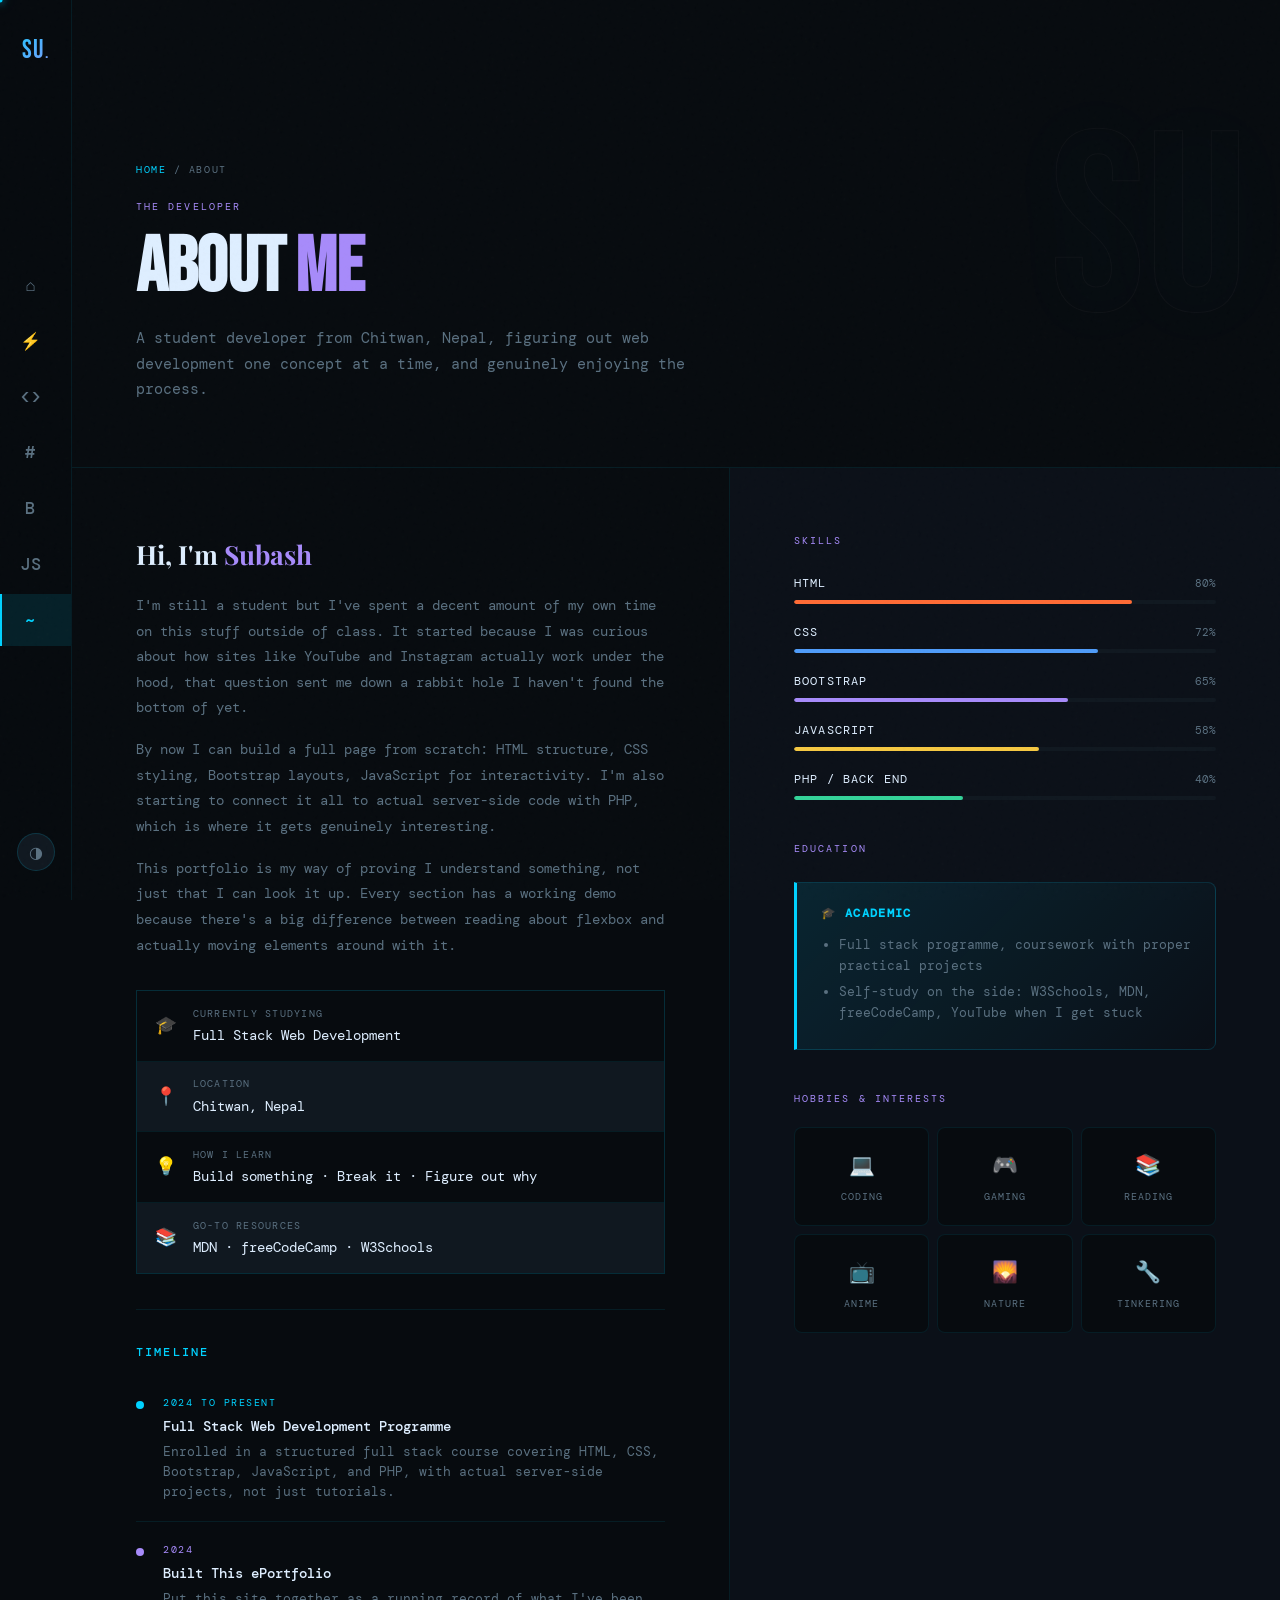
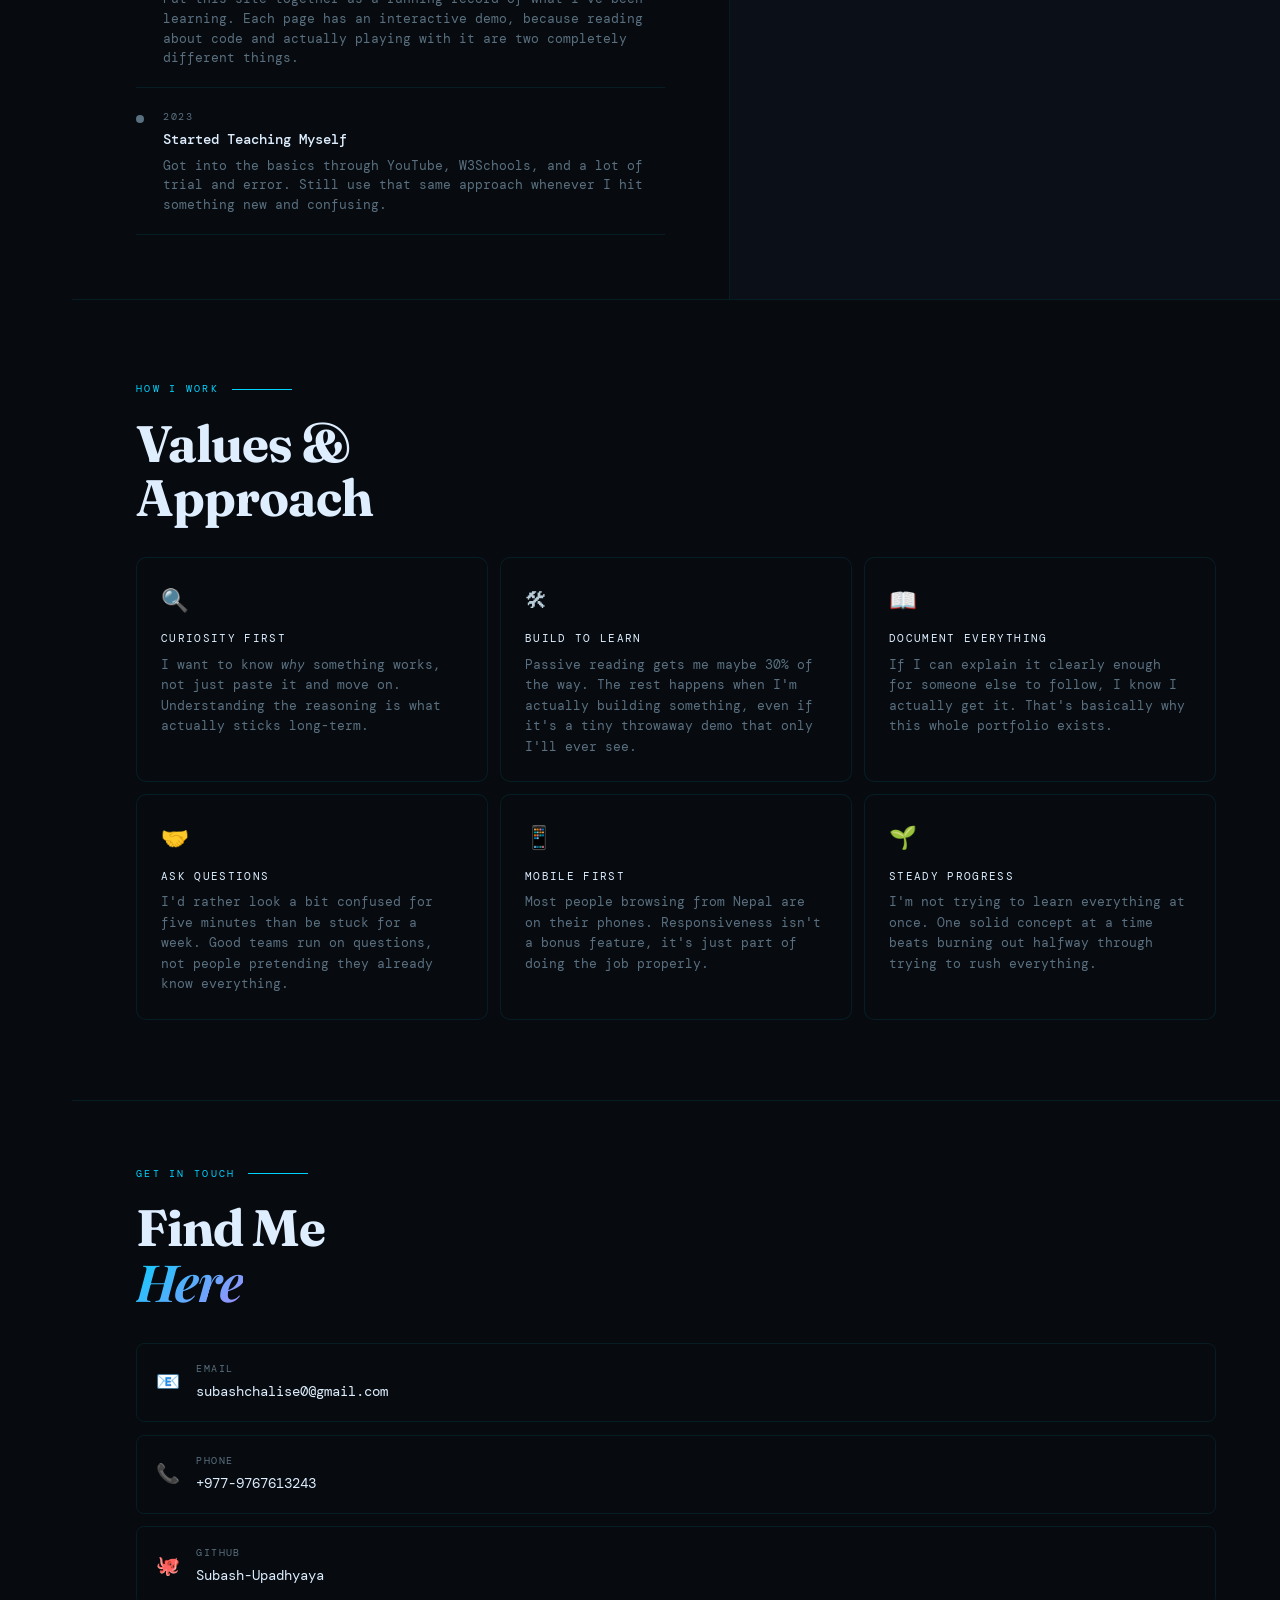
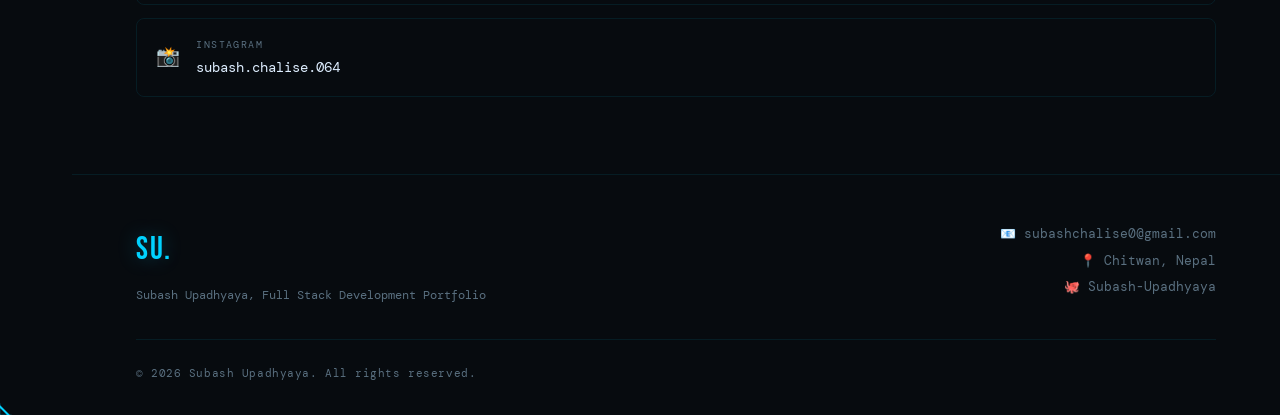
==== commit 2cffbf97: "Add files via upload" ====
--- a/about.html
+++ b/about.html
@@ -1,284 +1,283 @@
-<!DOCTYPE html>
-<html lang="en" data-theme="dark">
-<head>
-  <meta charset="UTF-8"/>
-  <meta name="viewport" content="width=device-width, initial-scale=1.0"/>
-  <title>About | Subash Upadhyaya</title>
-  <link rel="preconnect" href="https://fonts.googleapis.com"/>
-  <link href="https://fonts.googleapis.com/css2?family=Playfair+Display:ital,wght@0,400;0,700;0,900;1,400;1,700&family=DM+Mono:ital,wght@0,300;0,400;0,500;1,300;1,400&family=Bebas+Neue&family=Fraunces:ital,opsz,wght@0,9..144,300;0,9..144,700;0,9..144,900;1,9..144,300;1,9..144,700&display=swap" rel="stylesheet"/>
-  <link rel="stylesheet" href="style.css"/>
-</head>
-<body>
-
-<div class="main-wrap">
-
-  <section class="page-hero">
-    <div class="page-hero-bg">SU</div>
-    <div class="page-hero-inner">
-      <div class="page-breadcrumb"><a href="index.html">Home</a> About</div>
-      <div class="page-topic-label" style="color:var(--purple)">The Developer</div>
-      <h1>About <span style="color:var(--purple)">Me</span></h1>
-      <p>A student developer from Chitwan, Nepal — figuring out web development one concept at a time, and genuinely enjoying the process.</p>
-      <p>A student developer from Chitwan, Nepal, figuring out web development one concept at a time, and genuinely enjoying the process.</p>
-    </div>
-  </section>
-
-  <div class="topic-body">
-
-    <!-- left column: bio, quick facts, timeline -->
-    <div class="content-col">
-      <h2>Hi, I'm <span style="color:var(--purple)">Subash</span></h2>
-      <p>I'm still a student but I've spent a decent amount of my own time on this stuff outside of class. It started because I was curious about how sites like YouTube and Instagram actually work under the hood, that question sent me down a rabbit hole I haven't found the bottom of yet.</p>
-      <p>By now I can build a full page from scratch: HTML structure, CSS styling, Bootstrap layouts, JavaScript for interactivity. I'm also starting to connect it all to actual server-side code with PHP, which is where it gets genuinely interesting.</p>
-      <p>This portfolio is my way of proving I understand something, not just that I can look it up. Every section has a working demo because there's a big difference between reading about flexbox and actually moving elements around with it.</p>
-
-      <!-- quick facts, basic flex rows, no separate component needed -->
-      <div style="display:flex;flex-direction:column;gap:1px;background:var(--border);border:1px solid var(--border);margin-top:2rem">
-        <div style="display:flex;align-items:center;gap:1rem;background:var(--bg);padding:0.85rem 1.1rem">
-          <span style="font-size:1.1rem">🎓</span>
-          <div>
-            <div style="font-size:0.65rem;letter-spacing:0.12em;text-transform:uppercase;color:var(--text2);margin-bottom:0.1rem">Currently Studying</div>
-            <div style="font-size:0.85rem;color:var(--heading)">Full Stack Web Development</div>
-          </div>
-        </div>
-        <div style="display:flex;align-items:center;gap:1rem;background:var(--bg3);padding:0.85rem 1.1rem">
-          <span style="font-size:1.1rem">📍</span>
-          <div>
-            <div style="font-size:0.65rem;letter-spacing:0.12em;text-transform:uppercase;color:var(--text2);margin-bottom:0.1rem">Location</div>
-            <div style="font-size:0.85rem;color:var(--heading)">Chitwan, Nepal</div>
-          </div>
-        </div>
-        <div style="display:flex;align-items:center;gap:1rem;background:var(--bg);padding:0.85rem 1.1rem">
-          <span style="font-size:1.1rem">💡</span>
-          <div>
-            <div style="font-size:0.65rem;letter-spacing:0.12em;text-transform:uppercase;color:var(--text2);margin-bottom:0.1rem">How I Learn</div>
-            <div style="font-size:0.85rem;color:var(--heading)">Build something · Break it · Figure out why</div>
-          </div>
-        </div>
-        <div style="display:flex;align-items:center;gap:1rem;background:var(--bg3);padding:0.85rem 1.1rem">
-          <span style="font-size:1.1rem">📚</span>
-          <div>
-            <div style="font-size:0.65rem;letter-spacing:0.12em;text-transform:uppercase;color:var(--text2);margin-bottom:0.1rem">Go-to Resources</div>
-            <div style="font-size:0.85rem;color:var(--heading)">MDN · freeCodeCamp · W3Schools</div>
-          </div>
-        </div>
-      </div>
-
-      <h3>Timeline</h3>
-      <div class="reveal">
-        <div class="tl-item">
-          <div class="tl-dot"></div>
-          <div>
-            <div class="tl-date">2024 to Present</div>
-            <div class="tl-title">Full Stack Web Development Programme</div>
-            <div class="tl-desc">Enrolled in a structured full stack course covering HTML, CSS, Bootstrap, JavaScript, and PHP, with actual server-side projects, not just tutorials.</div>
-          </div>
-        </div>
-        <div class="tl-item">
-          <div class="tl-dot" style="background:var(--purple)"></div>
-          <div>
-            <div class="tl-date" style="color:var(--purple)">2024</div>
-            <div class="tl-title">Built This ePortfolio</div>
-            <div class="tl-desc">Put this site together as a running record of what I've been learning. Each page has an interactive demo, because reading about code and actually playing with it are two completely different things.</div>
-          </div>
-        </div>
-        <div class="tl-item">
-          <div class="tl-dot" style="background:var(--text2)"></div>
-          <div>
-            <div class="tl-date" style="color:var(--text2)">2023</div>
-            <div class="tl-title">Started Teaching Myself</div>
-            <div class="tl-desc">Got into the basics through YouTube, W3Schools, and a lot of trial and error. Still use that same approach whenever I hit something new and confusing.</div>
-          </div>
-        </div>
-      </div>
-    </div>
-
-    <!-- right column: skill bars, education, hobbies -->
-    <div class="demo-col">
-      <div style="font-size:0.65rem;letter-spacing:0.2em;text-transform:uppercase;color:var(--purple);margin-bottom:1.5rem">Skills</div>
-
-      <!--
-        Skill bars:
-        - data-pct holds the target width percentage
-        - the JS below watches when each row enters view, then animates the fill
-        - starting at width:0 means they don't animate before you scroll to them
-      -->
-      <div class="skills-list reveal">
-        <div class="skill-row" data-pct="80">
-          <div class="skill-meta">
-            <span class="skill-name">HTML</span>
-            <span class="skill-pct">80%</span>
-          </div>
-          <div class="skill-track"><div class="skill-fill" style="background:var(--html-c)"></div></div>
-        </div>
-        <div class="skill-row" data-pct="72">
-          <div class="skill-meta">
-            <span class="skill-name">CSS</span>
-            <span class="skill-pct">72%</span>
-          </div>
-          <div class="skill-track"><div class="skill-fill" style="background:var(--css-c)"></div></div>
-        </div>
-        <div class="skill-row" data-pct="65">
-          <div class="skill-meta">
-            <span class="skill-name">Bootstrap</span>
-            <span class="skill-pct">65%</span>
-          </div>
-          <div class="skill-track"><div class="skill-fill" style="background:var(--bs-c)"></div></div>
-        </div>
-        <div class="skill-row" data-pct="58">
-          <div class="skill-meta">
-            <span class="skill-name">JavaScript</span>
-            <span class="skill-pct">58%</span>
-          </div>
-          <div class="skill-track"><div class="skill-fill" style="background:var(--js-c)"></div></div>
-        </div>
-        <div class="skill-row" data-pct="40">
-          <div class="skill-meta">
-            <span class="skill-name">PHP / Back End</span>
-            <span class="skill-pct">40%</span>
-          </div>
-          <div class="skill-track"><div class="skill-fill" style="background:var(--fs-c)"></div></div>
-        </div>
-      </div>
-
-      <div style="margin-top:2.5rem">
-        <div style="font-size:0.65rem;letter-spacing:0.2em;text-transform:uppercase;color:var(--purple);margin-bottom:1rem">Education</div>
-        <div class="info-box reveal">
-          <h4>🎓 Academic</h4>
-          <ul>
-            <li>Full stack programme, coursework with proper practical projects</li>
-            <li>Self-study on the side: W3Schools, MDN, freeCodeCamp, YouTube when I get stuck</li>
-          </ul>
-        </div>
-      </div>
-
-      <!--Hobbies grid-->
-      <div style="margin-top:2.5rem">
-        <div style="font-size:0.65rem;letter-spacing:0.2em;text-transform:uppercase;color:var(--purple);margin-bottom:1rem">Hobbies &amp; Interests</div>
-        <div class="hobby-grid reveal">
-          <div class="hobby-card"><div class="hc-icon">💻</div><div class="hc-name">Coding</div></div>
-          <div class="hobby-card"><div class="hc-icon">🎮</div><div class="hc-name">Gaming</div></div>
-          <div class="hobby-card"><div class="hc-icon">📚</div><div class="hc-name">Reading</div></div>
-          <div class="hobby-card"><div class="hc-icon">📺</div><div class="hc-name">Anime</div></div>
-          <div class="hobby-card"><div class="hc-icon">🌄</div><div class="hc-name">Nature</div></div>
-          <div class="hobby-card"><div class="hc-icon">🔧</div><div class="hc-name">Tinkering</div></div>
-        </div>
-      </div>
-    </div>
-  </div>
-
-  <!-- values section -->
-  <section style="padding:5rem 4rem;border-top:1px solid var(--border)">
-    <div class="section-eyebrow">How I Work</div>
-    <div class="section-heading" style="font-size:clamp(32px,4vw,52px);margin-bottom:2rem">Values &amp;<br>Approach</div>
-    <div class="values-grid">
-      <div class="value-card reveal">
-        <div class="vc-icon">🔍</div>
-        <div class="vc-title">Curiosity First</div>
-        <div class="vc-body">I want to know <em>why</em> something works, not just paste it and move on. Understanding the reasoning is what actually sticks long-term.</div>
-      </div>
-      <div class="value-card reveal" style="transition-delay:0.05s">
-        <div class="vc-icon">🛠</div>
-        <div class="vc-title">Build to Learn</div>
-        <div class="vc-body">Passive reading gets me maybe 30% of the way. The rest happens when I'm actually building something, even if it's a tiny throwaway demo that only I'll ever see.</div>
-      </div>
-      <div class="value-card reveal" style="transition-delay:0.1s">
-        <div class="vc-icon">📖</div>
-        <div class="vc-title">Document Everything</div>
-        <div class="vc-body">If I can explain it clearly enough for someone else to follow, I know I actually get it. That's basically why this whole portfolio exists.</div>
-      </div>
-      <div class="value-card reveal" style="transition-delay:0.15s">
-        <div class="vc-icon">🤝</div>
-        <div class="vc-title">Ask Questions</div>
-        <div class="vc-body">I'd rather look a bit confused for five minutes than be stuck for a week. Good teams run on questions, not people pretending they already know everything.</div>
-      </div>
-      <div class="value-card reveal" style="transition-delay:0.2s">
-        <div class="vc-icon">📱</div>
-        <div class="vc-title">Mobile First</div>
-        <div class="vc-body">Most people browsing from Nepal are on their phones. Responsiveness isn't a bonus feature, it's just part of doing the job properly.</div>
-      </div>
-      <div class="value-card reveal" style="transition-delay:0.25s">
-        <div class="vc-icon">🌱</div>
-        <div class="vc-title">Steady Progress</div>
-        <div class="vc-body">I'm not trying to learn everything at once. One solid concept at a time beats burning out halfway through trying to rush everything.</div>
-      </div>
-    </div>
-  </section>
-
-  <!-- contact section -->
-  <section style="padding:4rem;border-top:1px solid var(--border)" id="contact">
-    <div class="section-eyebrow">Get in Touch</div>
-    <div>
-      <div class="section-heading" style="font-size:clamp(32px,4vw,52px);margin-bottom:2rem">Find Me<br><em style="font-family:var(--ff-serif);font-style:italic;color:var(--purple)">Here</em></div>
-      <div class="ci-item reveal"><span class="ci-icon">📧</span><div><div class="ci-label">Email</div><div class="ci-value">subashchalise0@gmail.com</div></div></div>
-      <div class="ci-item reveal" style="transition-delay:0.05s"><span class="ci-icon">📞</span><div><div class="ci-label">Phone</div><div class="ci-value">+977-9767613243</div></div></div>
-      <div class="ci-item reveal" style="transition-delay:0.1s"><span class="ci-icon">🐙</span><div><div class="ci-label">GitHub</div><div class="ci-value">Subash-Upadhyaya</div></div></div>
-      <div class="ci-item reveal" style="transition-delay:0.15s"><span class="ci-icon">📸</span><div><div class="ci-label">Instagram</div><div class="ci-value">subash.chalise.064</div></div></div>
-    </div>
-
-  </section>
-
-  <footer class="footer">
-    <div class="footer-inner">
-      <div>
-        <div class="footer-logo">SU.</div>
-        <div class="footer-tagline">Subash Upadhyaya, Full Stack Development Portfolio</div>
-      </div>
-      <div class="footer-contact">
-        <p>📧 subashchalise0@gmail.com</p>
-        <p>📍 Chitwan, Nepal</p>
-        <p>🐙 Subash-Upadhyaya</p>
-      </div>
-    </div>
-    <div class="footer-bottom">© 2026 Subash Upadhyaya. All rights reserved.</div>
-  </footer>
-
-</div>
-
-<script src="main.js"></script>
-<script>
-
-  // ── SKILL BAR ANIMATION
-  // each .skill-row has data-pct = target percentage
-  // observer fires once the row scrolls into view, then sets the fill width
-  var barWatcher = new IntersectionObserver(function (entries) {
-    entries.forEach(function (entry) {
-      if (!entry.isIntersecting) return;
-      var row  = entry.target;
-      var pct  = row.getAttribute('data-pct');
-      var fill = row.querySelector('.skill-fill');
-      if (fill) fill.style.width = pct + '%';
-      barWatcher.unobserve(row); // run once only
-    });
-  }, { threshold: 0.3 });
-
-  document.querySelectorAll('.skill-row').forEach(function (r) {
-    barWatcher.observe(r);
-  });
-
-
-  // ── CONTACT FORM
-  // no real backend, just simulates a send delay then shows success
-  function submitForm(e) {
-    e.preventDefault();
-
-    var btn   = document.getElementById('sendBtn');
-    var label = document.getElementById('sendLabel');
-    var msg   = document.getElementById('sentMsg');
-
-    // disable and show loading state
-    btn.disabled     = true;
-    label.textContent = 'Sending…';
-
-    // fake 1.8s network delay, then show success
-    setTimeout(function () {
-      msg.style.display = 'block';
-      btn.disabled       = false;
-      label.textContent  = 'Send Message →';
-      e.target.reset();
-    }, 1800);
-  }
-
-</script>
-</body>
+<!DOCTYPE html>
+<html lang="en" data-theme="dark">
+<head>
+  <meta charset="UTF-8"/>
+  <meta name="viewport" content="width=device-width, initial-scale=1.0"/>
+  <title>About | Subash Upadhyaya</title>
+  <link rel="preconnect" href="https://fonts.googleapis.com"/>
+  <link href="https://fonts.googleapis.com/css2?family=Playfair+Display:ital,wght@0,400;0,700;0,900;1,400;1,700&family=DM+Mono:ital,wght@0,300;0,400;0,500;1,300;1,400&family=Bebas+Neue&family=Fraunces:ital,opsz,wght@0,9..144,300;0,9..144,700;0,9..144,900;1,9..144,300;1,9..144,700&display=swap" rel="stylesheet"/>
+  <link rel="stylesheet" href="style.css"/>
+</head>
+<body>
+
+<div class="main-wrap">
+
+  <section class="page-hero">
+    <div class="page-hero-bg">SU</div>
+    <div class="page-hero-inner">
+      <div class="page-breadcrumb"><a href="index.html">Home</a> About</div>
+      <div class="page-topic-label" style="color:var(--purple)">The Developer</div>
+      <h1>About <span style="color:var(--purple)">Me</span></h1>
+      <p>A student developer from Chitwan, Nepal, figuring out web development one concept at a time, and genuinely enjoying the process.</p>
+    </div>
+  </section>
+
+  <div class="topic-body">
+
+    <!-- left column: bio, quick facts, timeline -->
+    <div class="content-col">
+      <h2>Hi, I'm <span style="color:var(--purple)">Subash</span></h2>
+      <p>I'm still a student but I've spent a decent amount of my own time on this stuff outside of class. It started because I was curious about how sites like YouTube and Instagram actually work under the hood, that question sent me down a rabbit hole I haven't found the bottom of yet.</p>
+      <p>By now I can build a full page from scratch: HTML structure, CSS styling, Bootstrap layouts, JavaScript for interactivity. I'm also starting to connect it all to actual server-side code with PHP, which is where it gets genuinely interesting.</p>
+      <p>This portfolio is my way of proving I understand something, not just that I can look it up. Every section has a working demo because there's a big difference between reading about flexbox and actually moving elements around with it.</p>
+
+      <!-- quick facts, basic flex rows, no separate component needed -->
+      <div style="display:flex;flex-direction:column;gap:1px;background:var(--border);border:1px solid var(--border);margin-top:2rem">
+        <div style="display:flex;align-items:center;gap:1rem;background:var(--bg);padding:0.85rem 1.1rem">
+          <span style="font-size:1.1rem">🎓</span>
+          <div>
+            <div style="font-size:0.65rem;letter-spacing:0.12em;text-transform:uppercase;color:var(--text2);margin-bottom:0.1rem">Currently Studying</div>
+            <div style="font-size:0.85rem;color:var(--heading)">Full Stack Web Development</div>
+          </div>
+        </div>
+        <div style="display:flex;align-items:center;gap:1rem;background:var(--bg3);padding:0.85rem 1.1rem">
+          <span style="font-size:1.1rem">📍</span>
+          <div>
+            <div style="font-size:0.65rem;letter-spacing:0.12em;text-transform:uppercase;color:var(--text2);margin-bottom:0.1rem">Location</div>
+            <div style="font-size:0.85rem;color:var(--heading)">Chitwan, Nepal</div>
+          </div>
+        </div>
+        <div style="display:flex;align-items:center;gap:1rem;background:var(--bg);padding:0.85rem 1.1rem">
+          <span style="font-size:1.1rem">💡</span>
+          <div>
+            <div style="font-size:0.65rem;letter-spacing:0.12em;text-transform:uppercase;color:var(--text2);margin-bottom:0.1rem">How I Learn</div>
+            <div style="font-size:0.85rem;color:var(--heading)">Build something · Break it · Figure out why</div>
+          </div>
+        </div>
+        <div style="display:flex;align-items:center;gap:1rem;background:var(--bg3);padding:0.85rem 1.1rem">
+          <span style="font-size:1.1rem">📚</span>
+          <div>
+            <div style="font-size:0.65rem;letter-spacing:0.12em;text-transform:uppercase;color:var(--text2);margin-bottom:0.1rem">Go-to Resources</div>
+            <div style="font-size:0.85rem;color:var(--heading)">MDN · freeCodeCamp · W3Schools</div>
+          </div>
+        </div>
+      </div>
+
+      <h3>Timeline</h3>
+      <div class="reveal">
+        <div class="tl-item">
+          <div class="tl-dot"></div>
+          <div>
+            <div class="tl-date">2024 to Present</div>
+            <div class="tl-title">Full Stack Web Development Programme</div>
+            <div class="tl-desc">Enrolled in a structured full stack course covering HTML, CSS, Bootstrap, JavaScript, and PHP, with actual server-side projects, not just tutorials.</div>
+          </div>
+        </div>
+        <div class="tl-item">
+          <div class="tl-dot" style="background:var(--purple)"></div>
+          <div>
+            <div class="tl-date" style="color:var(--purple)">2024</div>
+            <div class="tl-title">Built This ePortfolio</div>
+            <div class="tl-desc">Put this site together as a running record of what I've been learning. Each page has an interactive demo, because reading about code and actually playing with it are two completely different things.</div>
+          </div>
+        </div>
+        <div class="tl-item">
+          <div class="tl-dot" style="background:var(--text2)"></div>
+          <div>
+            <div class="tl-date" style="color:var(--text2)">2023</div>
+            <div class="tl-title">Started Teaching Myself</div>
+            <div class="tl-desc">Got into the basics through YouTube, W3Schools, and a lot of trial and error. Still use that same approach whenever I hit something new and confusing.</div>
+          </div>
+        </div>
+      </div>
+    </div>
+
+    <!-- right column: skill bars, education, hobbies -->
+    <div class="demo-col">
+      <div style="font-size:0.65rem;letter-spacing:0.2em;text-transform:uppercase;color:var(--purple);margin-bottom:1.5rem">Skills</div>
+
+      <!--
+        Skill bars:
+        - data-pct holds the target width percentage
+        - the JS below watches when each row enters view, then animates the fill
+        - starting at width:0 means they don't animate before you scroll to them
+      -->
+      <div class="skills-list reveal">
+        <div class="skill-row" data-pct="80">
+          <div class="skill-meta">
+            <span class="skill-name">HTML</span>
+            <span class="skill-pct">80%</span>
+          </div>
+          <div class="skill-track"><div class="skill-fill" style="background:var(--html-c)"></div></div>
+        </div>
+        <div class="skill-row" data-pct="72">
+          <div class="skill-meta">
+            <span class="skill-name">CSS</span>
+            <span class="skill-pct">72%</span>
+          </div>
+          <div class="skill-track"><div class="skill-fill" style="background:var(--css-c)"></div></div>
+        </div>
+        <div class="skill-row" data-pct="65">
+          <div class="skill-meta">
+            <span class="skill-name">Bootstrap</span>
+            <span class="skill-pct">65%</span>
+          </div>
+          <div class="skill-track"><div class="skill-fill" style="background:var(--bs-c)"></div></div>
+        </div>
+        <div class="skill-row" data-pct="58">
+          <div class="skill-meta">
+            <span class="skill-name">JavaScript</span>
+            <span class="skill-pct">58%</span>
+          </div>
+          <div class="skill-track"><div class="skill-fill" style="background:var(--js-c)"></div></div>
+        </div>
+        <div class="skill-row" data-pct="40">
+          <div class="skill-meta">
+            <span class="skill-name">PHP / Back End</span>
+            <span class="skill-pct">40%</span>
+          </div>
+          <div class="skill-track"><div class="skill-fill" style="background:var(--fs-c)"></div></div>
+        </div>
+      </div>
+
+      <div style="margin-top:2.5rem">
+        <div style="font-size:0.65rem;letter-spacing:0.2em;text-transform:uppercase;color:var(--purple);margin-bottom:1rem">Education</div>
+        <div class="info-box reveal">
+          <h4>🎓 Academic</h4>
+          <ul>
+            <li>Full stack programme, coursework with proper practical projects</li>
+            <li>Self-study on the side: W3Schools, MDN, freeCodeCamp, YouTube when I get stuck</li>
+          </ul>
+        </div>
+      </div>
+
+      <!--Hobbies grid-->
+      <div style="margin-top:2.5rem">
+        <div style="font-size:0.65rem;letter-spacing:0.2em;text-transform:uppercase;color:var(--purple);margin-bottom:1rem">Hobbies &amp; Interests</div>
+        <div class="hobby-grid reveal">
+          <div class="hobby-card"><div class="hc-icon">💻</div><div class="hc-name">Coding</div></div>
+          <div class="hobby-card"><div class="hc-icon">🎮</div><div class="hc-name">Gaming</div></div>
+          <div class="hobby-card"><div class="hc-icon">📚</div><div class="hc-name">Reading</div></div>
+          <div class="hobby-card"><div class="hc-icon">📺</div><div class="hc-name">Anime</div></div>
+          <div class="hobby-card"><div class="hc-icon">🌄</div><div class="hc-name">Nature</div></div>
+          <div class="hobby-card"><div class="hc-icon">🔧</div><div class="hc-name">Tinkering</div></div>
+        </div>
+      </div>
+    </div>
+  </div>
+
+  <!-- values section -->
+  <section style="padding:5rem 4rem;border-top:1px solid var(--border)">
+    <div class="section-eyebrow">How I Work</div>
+    <div class="section-heading" style="font-size:clamp(32px,4vw,52px);margin-bottom:2rem">Values &amp;<br>Approach</div>
+    <div class="values-grid">
+      <div class="value-card reveal">
+        <div class="vc-icon">🔍</div>
+        <div class="vc-title">Curiosity First</div>
+        <div class="vc-body">I want to know <em>why</em> something works, not just paste it and move on. Understanding the reasoning is what actually sticks long-term.</div>
+      </div>
+      <div class="value-card reveal" style="transition-delay:0.05s">
+        <div class="vc-icon">🛠</div>
+        <div class="vc-title">Build to Learn</div>
+        <div class="vc-body">Passive reading gets me maybe 30% of the way. The rest happens when I'm actually building something, even if it's a tiny throwaway demo that only I'll ever see.</div>
+      </div>
+      <div class="value-card reveal" style="transition-delay:0.1s">
+        <div class="vc-icon">📖</div>
+        <div class="vc-title">Document Everything</div>
+        <div class="vc-body">If I can explain it clearly enough for someone else to follow, I know I actually get it. That's basically why this whole portfolio exists.</div>
+      </div>
+      <div class="value-card reveal" style="transition-delay:0.15s">
+        <div class="vc-icon">🤝</div>
+        <div class="vc-title">Ask Questions</div>
+        <div class="vc-body">I'd rather look a bit confused for five minutes than be stuck for a week. Good teams run on questions, not people pretending they already know everything.</div>
+      </div>
+      <div class="value-card reveal" style="transition-delay:0.2s">
+        <div class="vc-icon">📱</div>
+        <div class="vc-title">Mobile First</div>
+        <div class="vc-body">Most people browsing from Nepal are on their phones. Responsiveness isn't a bonus feature, it's just part of doing the job properly.</div>
+      </div>
+      <div class="value-card reveal" style="transition-delay:0.25s">
+        <div class="vc-icon">🌱</div>
+        <div class="vc-title">Steady Progress</div>
+        <div class="vc-body">I'm not trying to learn everything at once. One solid concept at a time beats burning out halfway through trying to rush everything.</div>
+      </div>
+    </div>
+  </section>
+
+  <!-- contact section -->
+  <section style="padding:4rem;border-top:1px solid var(--border)" id="contact">
+    <div class="section-eyebrow">Get in Touch</div>
+    <div>
+      <div class="section-heading" style="font-size:clamp(32px,4vw,52px);margin-bottom:2rem">Find Me<br><em style="font-family:var(--ff-serif);font-style:italic;color:var(--purple)">Here</em></div>
+      <div class="ci-item reveal"><span class="ci-icon">📧</span><div><div class="ci-label">Email</div><div class="ci-value">subashchalise0@gmail.com</div></div></div>
+      <div class="ci-item reveal" style="transition-delay:0.05s"><span class="ci-icon">📞</span><div><div class="ci-label">Phone</div><div class="ci-value">+977-9767613243</div></div></div>
+      <div class="ci-item reveal" style="transition-delay:0.1s"><span class="ci-icon">🐙</span><div><div class="ci-label">GitHub</div><div class="ci-value">Subash-Upadhyaya</div></div></div>
+      <div class="ci-item reveal" style="transition-delay:0.15s"><span class="ci-icon">📸</span><div><div class="ci-label">Instagram</div><div class="ci-value">subash.chalise.064</div></div></div>
+    </div>
+
+  </section>
+
+  <footer class="footer">
+    <div class="footer-inner">
+      <div>
+        <div class="footer-logo">SU.</div>
+        <div class="footer-tagline">Subash Upadhyaya, Full Stack Development Portfolio</div>
+      </div>
+      <div class="footer-contact">
+        <p>📧 subashchalise0@gmail.com</p>
+        <p>📍 Chitwan, Nepal</p>
+        <p>🐙 Subash-Upadhyaya</p>
+      </div>
+    </div>
+    <div class="footer-bottom">© 2026 Subash Upadhyaya. All rights reserved.</div>
+  </footer>
+
+</div>
+
+<script src="main.js"></script>
+<script>
+
+  // ── SKILL BAR ANIMATION
+  // each .skill-row has data-pct = target percentage
+  // observer fires once the row scrolls into view, then sets the fill width
+  var barWatcher = new IntersectionObserver(function (entries) {
+    entries.forEach(function (entry) {
+      if (!entry.isIntersecting) return;
+      var row  = entry.target;
+      var pct  = row.getAttribute('data-pct');
+      var fill = row.querySelector('.skill-fill');
+      if (fill) fill.style.width = pct + '%';
+      barWatcher.unobserve(row); // run once only
+    });
+  }, { threshold: 0.3 });
+
+  document.querySelectorAll('.skill-row').forEach(function (r) {
+    barWatcher.observe(r);
+  });
+
+
+  // ── CONTACT FORM
+  // no real backend, just simulates a send delay then shows success
+  function submitForm(e) {
+    e.preventDefault();
+
+    var btn   = document.getElementById('sendBtn');
+    var label = document.getElementById('sendLabel');
+    var msg   = document.getElementById('sentMsg');
+
+    // disable and show loading state
+    btn.disabled     = true;
+    label.textContent = 'Sending…';
+
+    // fake 1.8s network delay, then show success
+    setTimeout(function () {
+      msg.style.display = 'block';
+      btn.disabled       = false;
+      label.textContent  = 'Send Message →';
+      e.target.reset();
+    }, 1800);
+  }
+
+</script>
+</body>
 </html>
--- a/style.css
+++ b/style.css
@@ -1,4 +1,3 @@
-@import url('https://fonts.googleapis.com/css2?family=Playfair+Display:ital,wght@0,400;0,700;0,900;1,400;1,700&family=DM+Mono:ital,wght@0,300;0,400;0,500;1,300;1,400&family=Bebas+Neue&display=swap');
 @import url('https://fonts.googleapis.com/css2?family=Playfair+Display:ital,wght@0,400;0,700;0,900;1,400;1,700&family=DM+Mono:ital,wght@0,300;0,400;0,500;1,300;1,400&family=Bebas+Neue&family=Fraunces:ital,opsz,wght@0,9..144,300;0,9..144,700;0,9..144,900;1,9..144,300;1,9..144,700&display=swap');
 
 *, *::before, *::after { box-sizing: border-box; margin: 0; padding: 0; }
@@ -449,7 +448,6 @@
   background: linear-gradient(90deg, var(--accent), var(--purple));
 }
 
-  justify-content: space-around; z-index: 1000;
 /* Section heading gradient accent */
 .section-heading em {
   background: linear-gradient(135deg, var(--accent), var(--purple));
